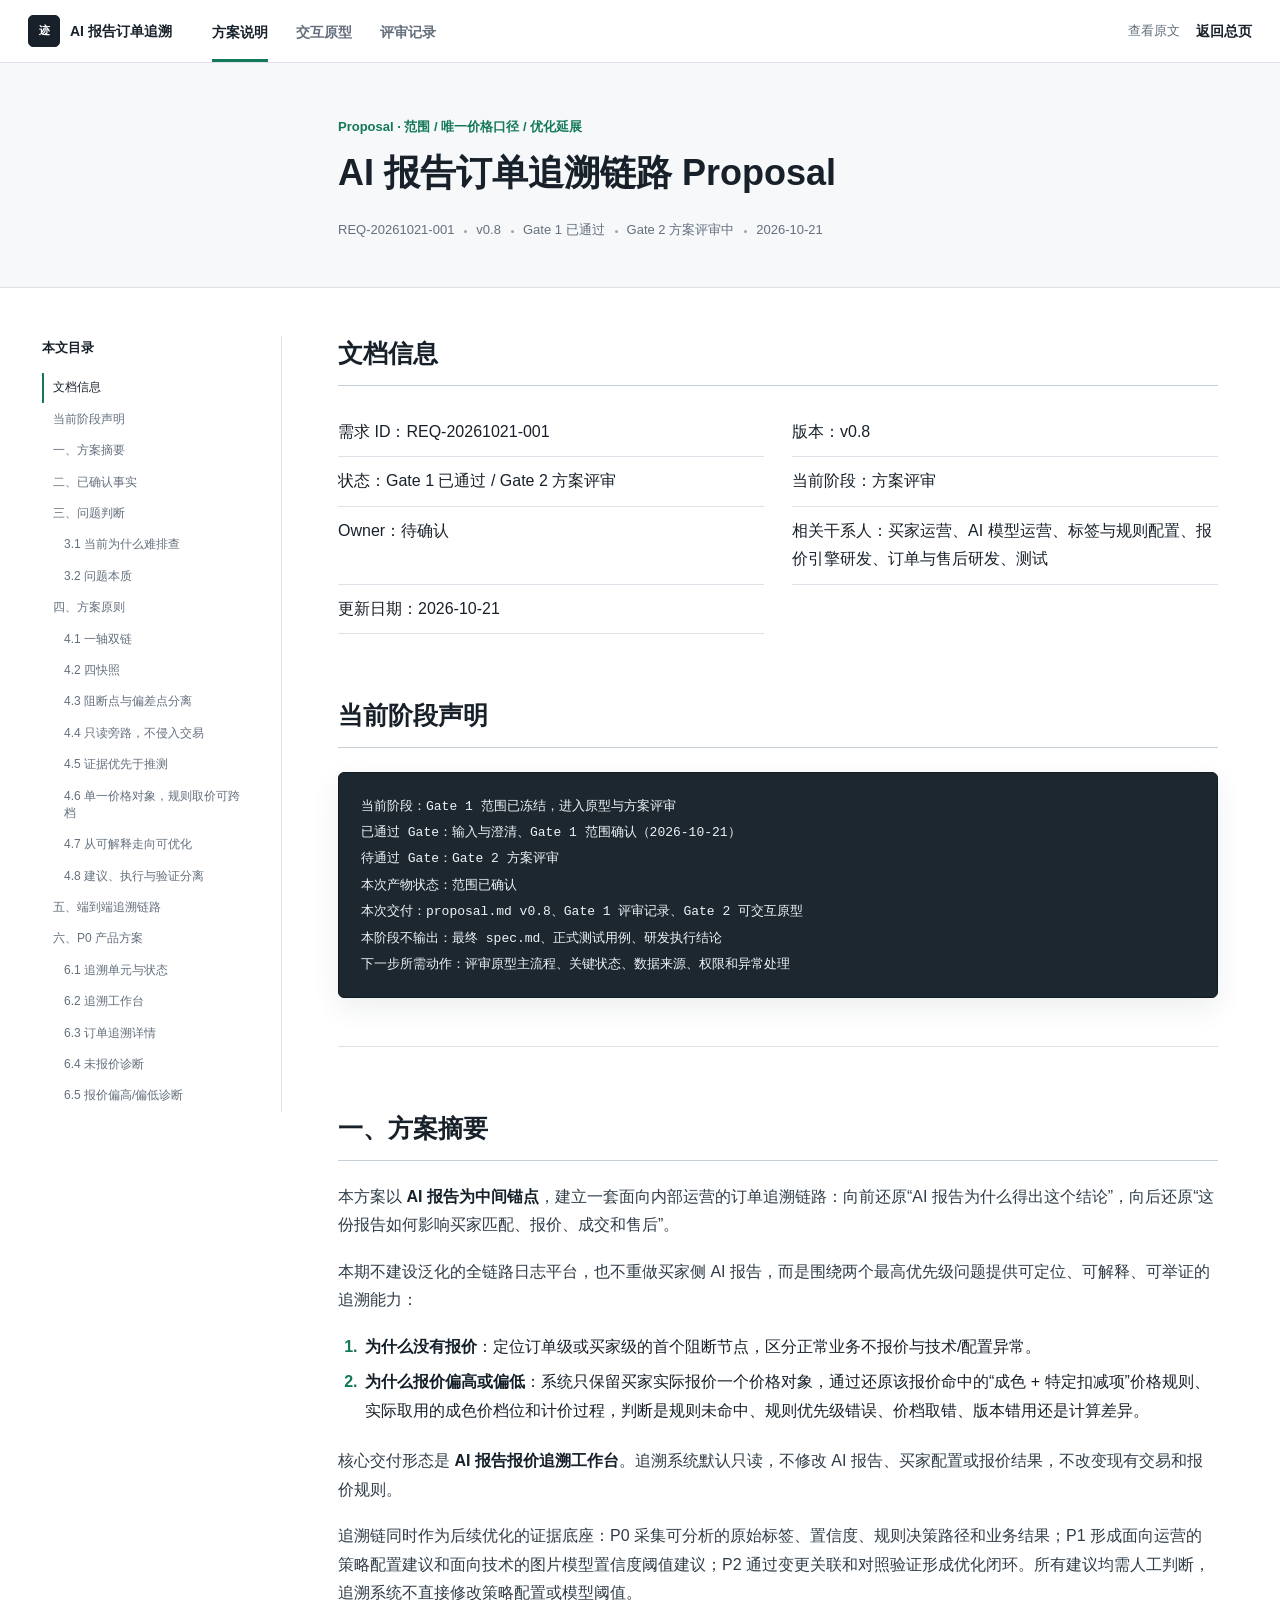
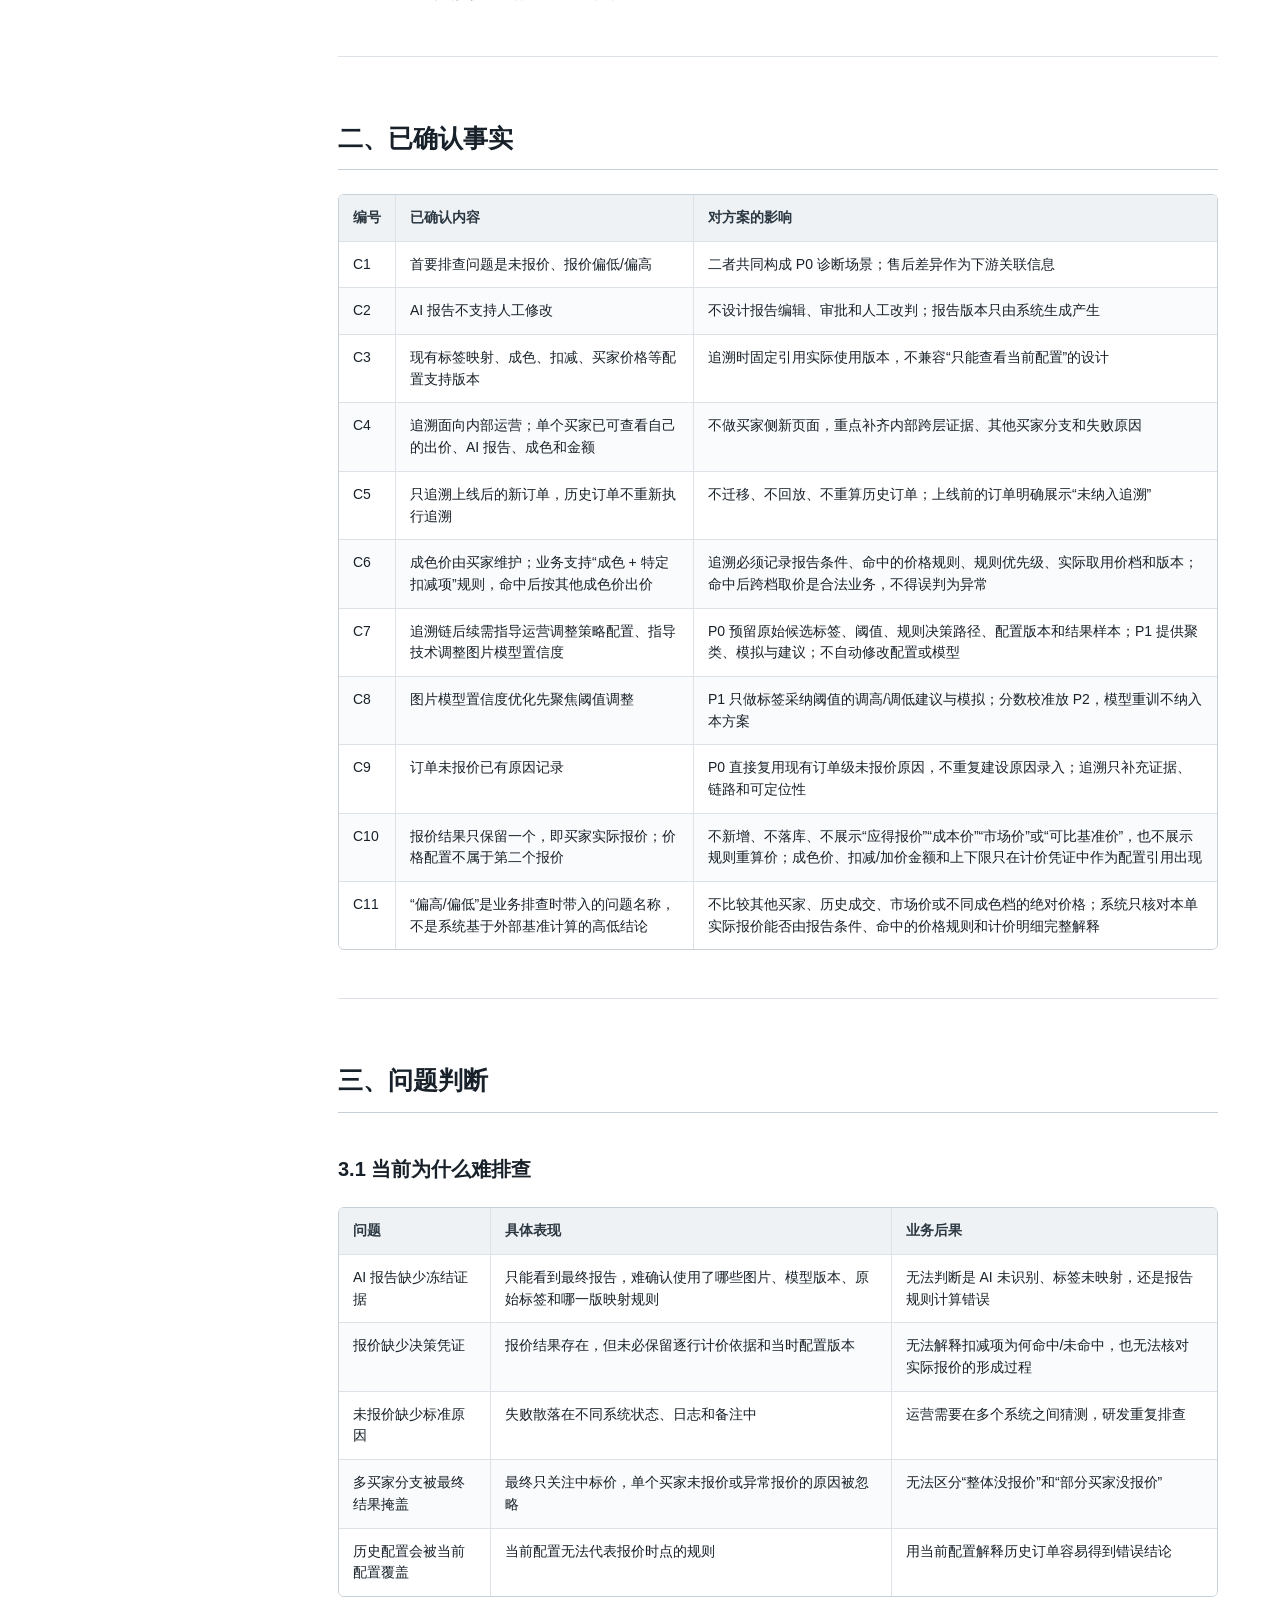
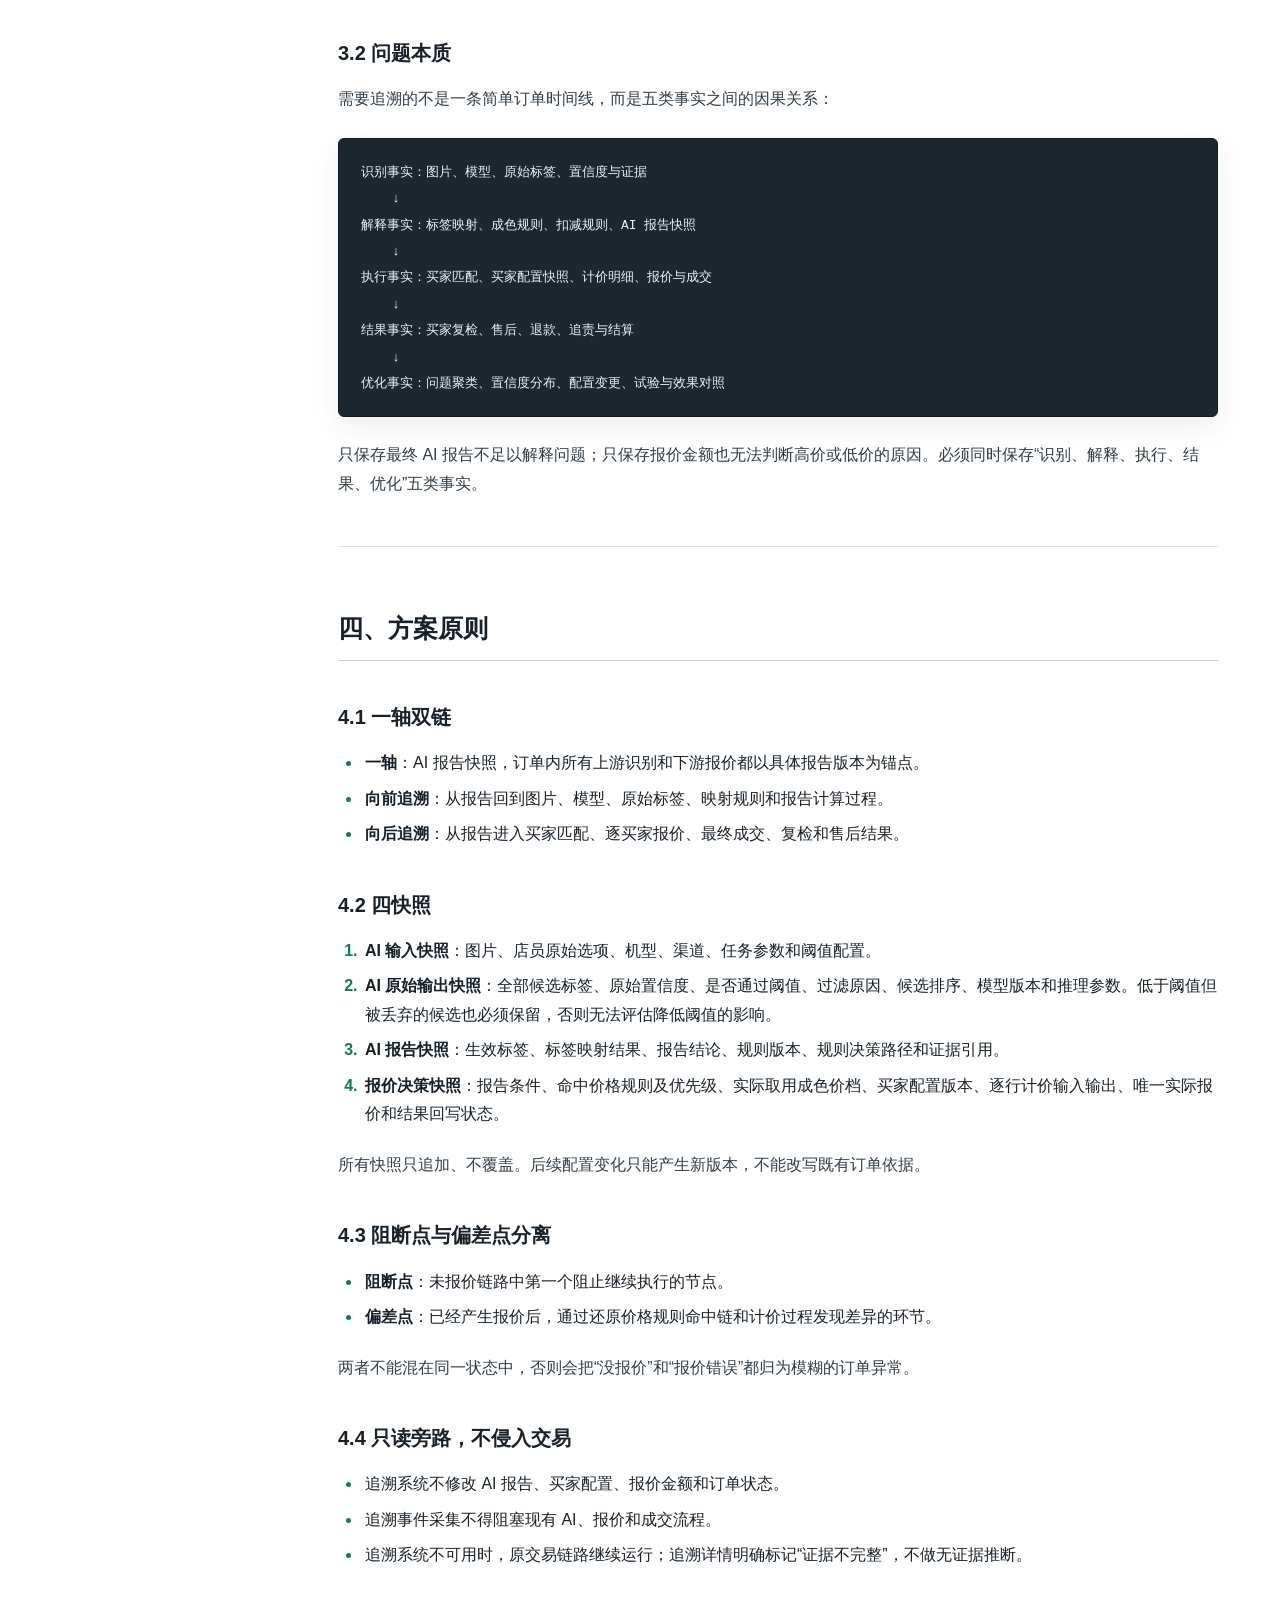
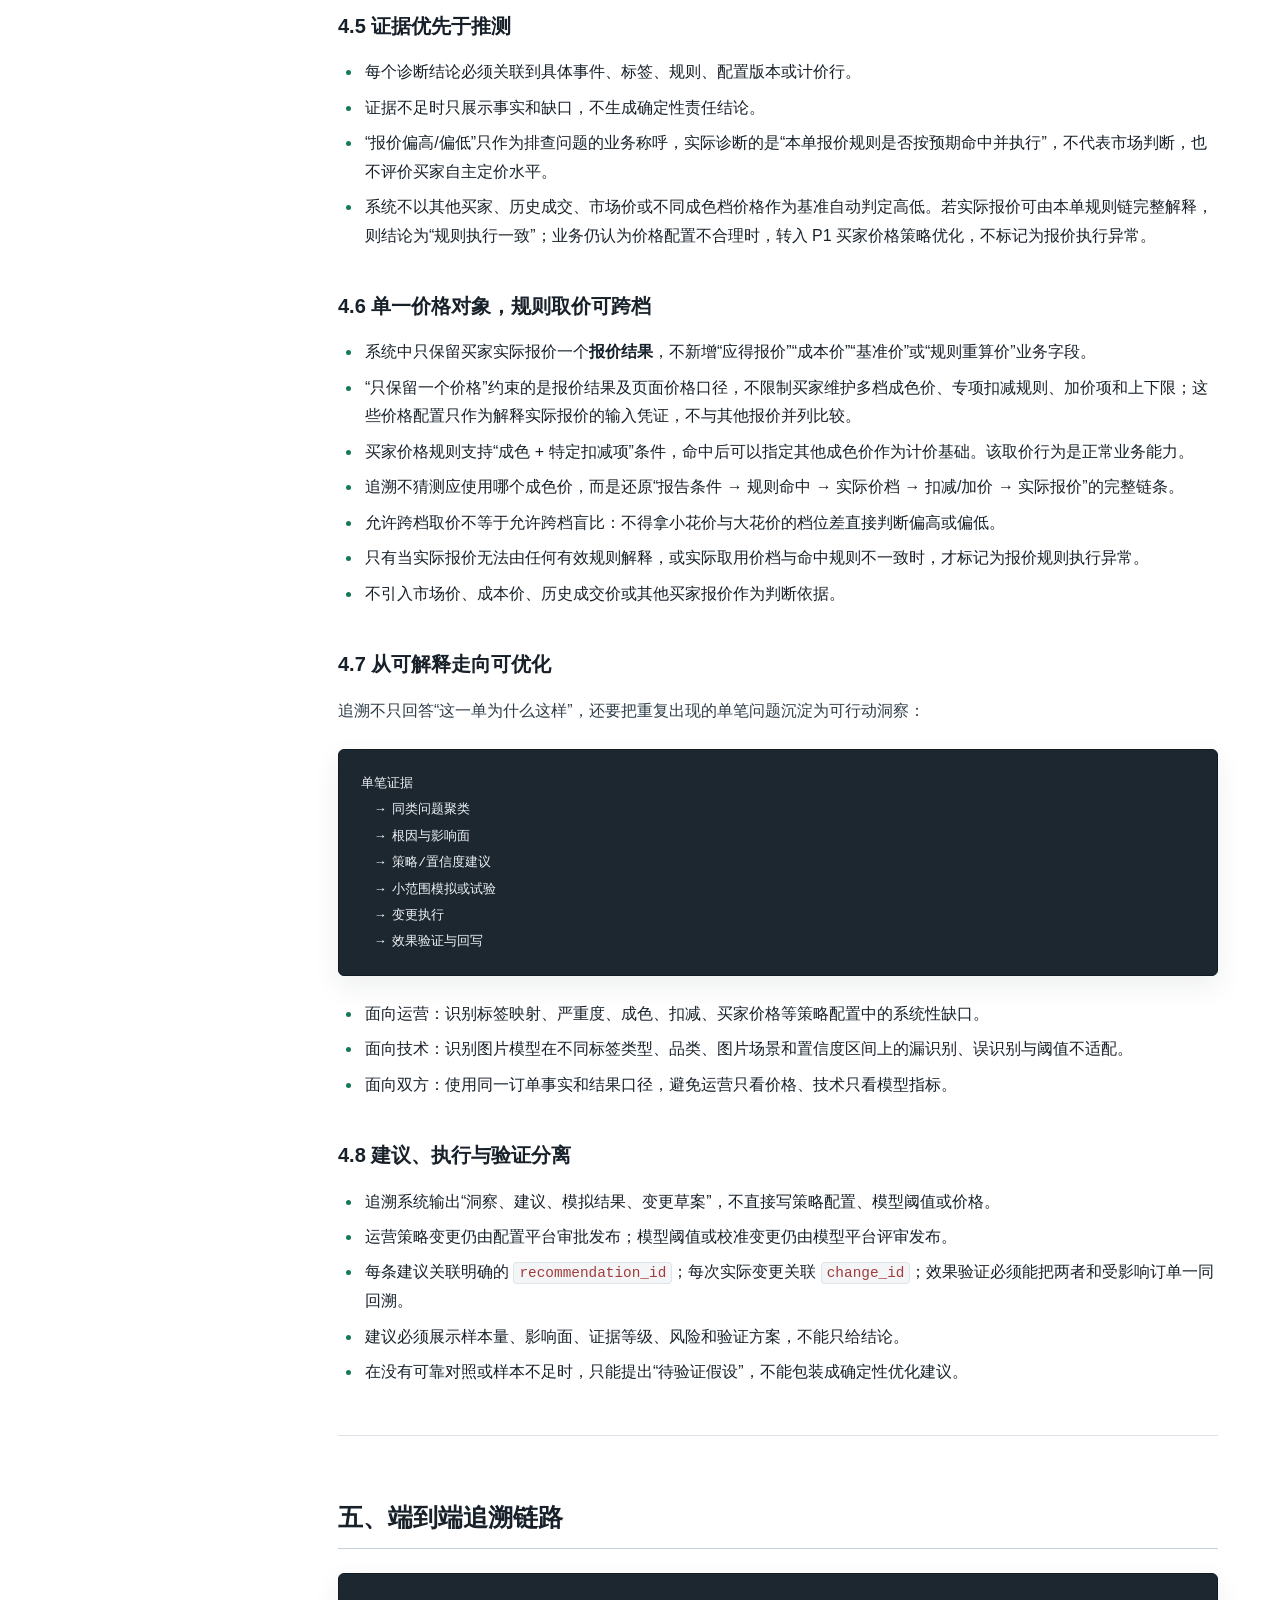
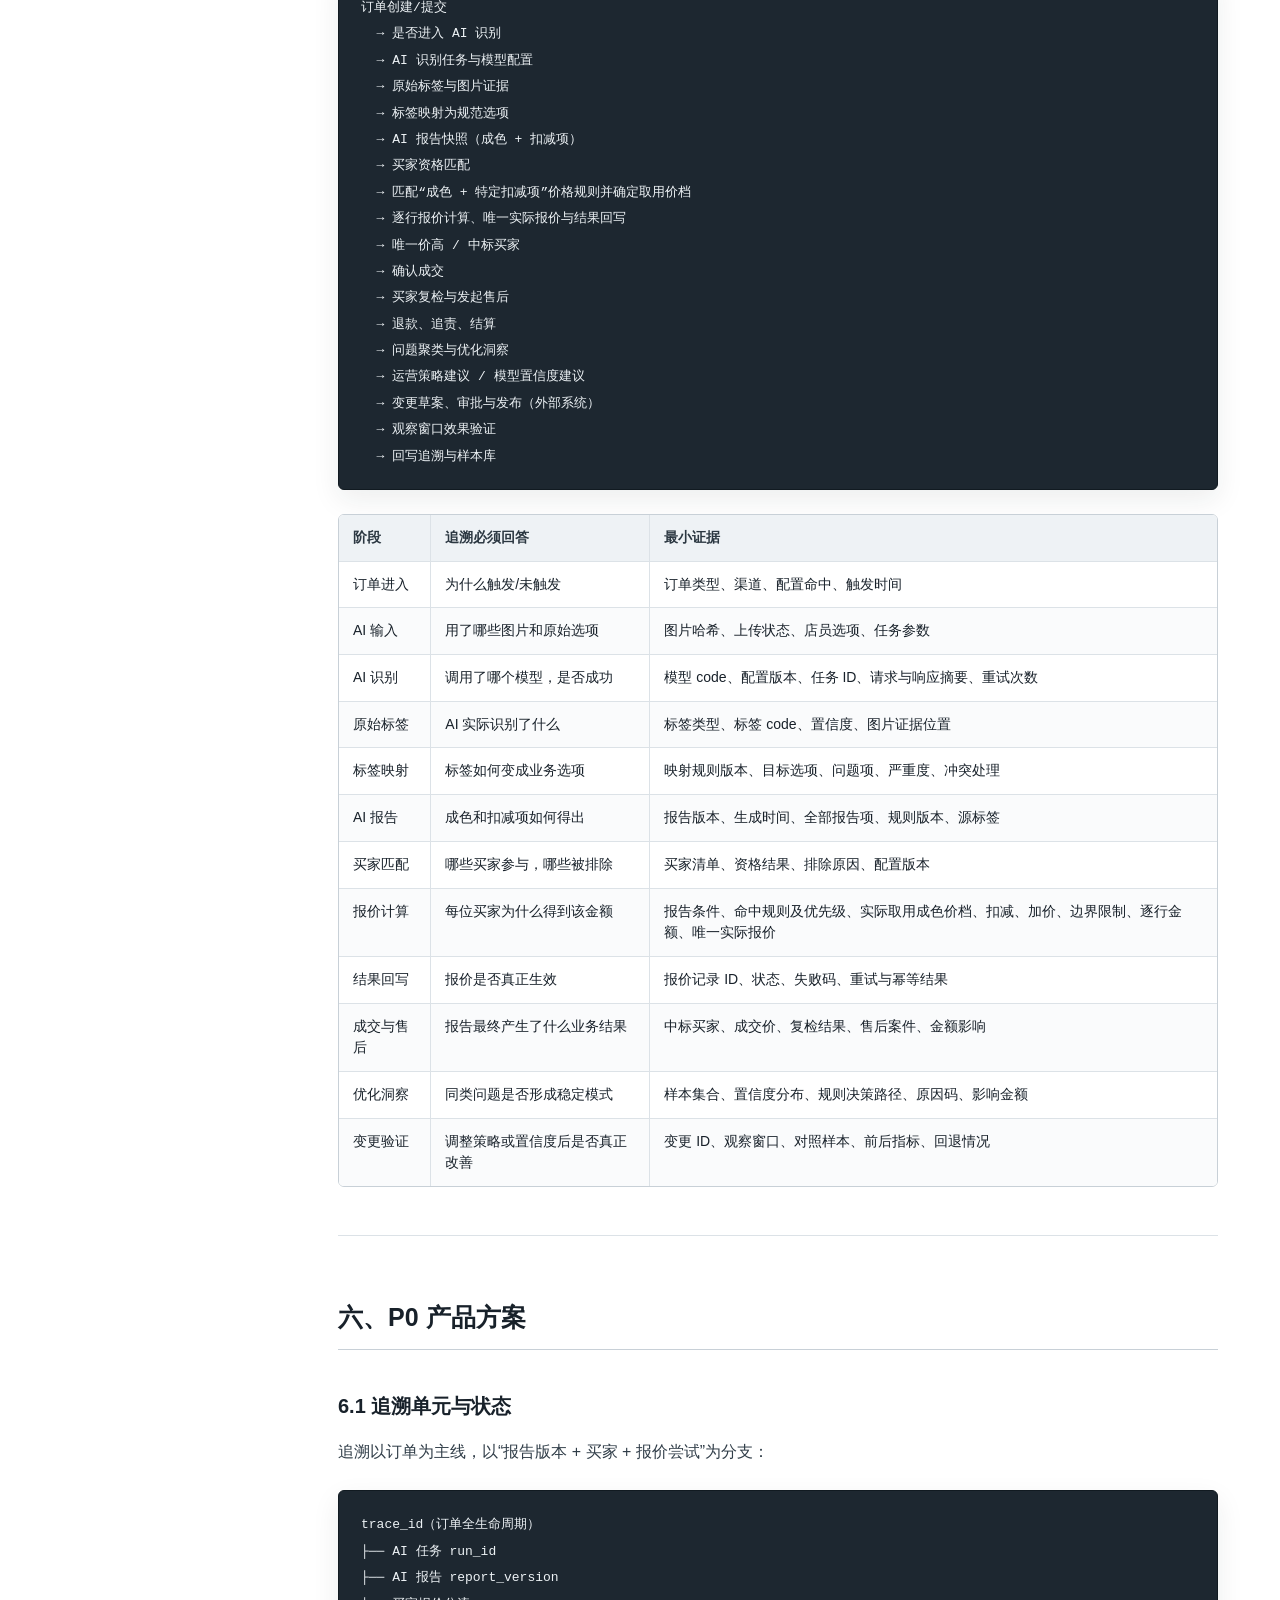
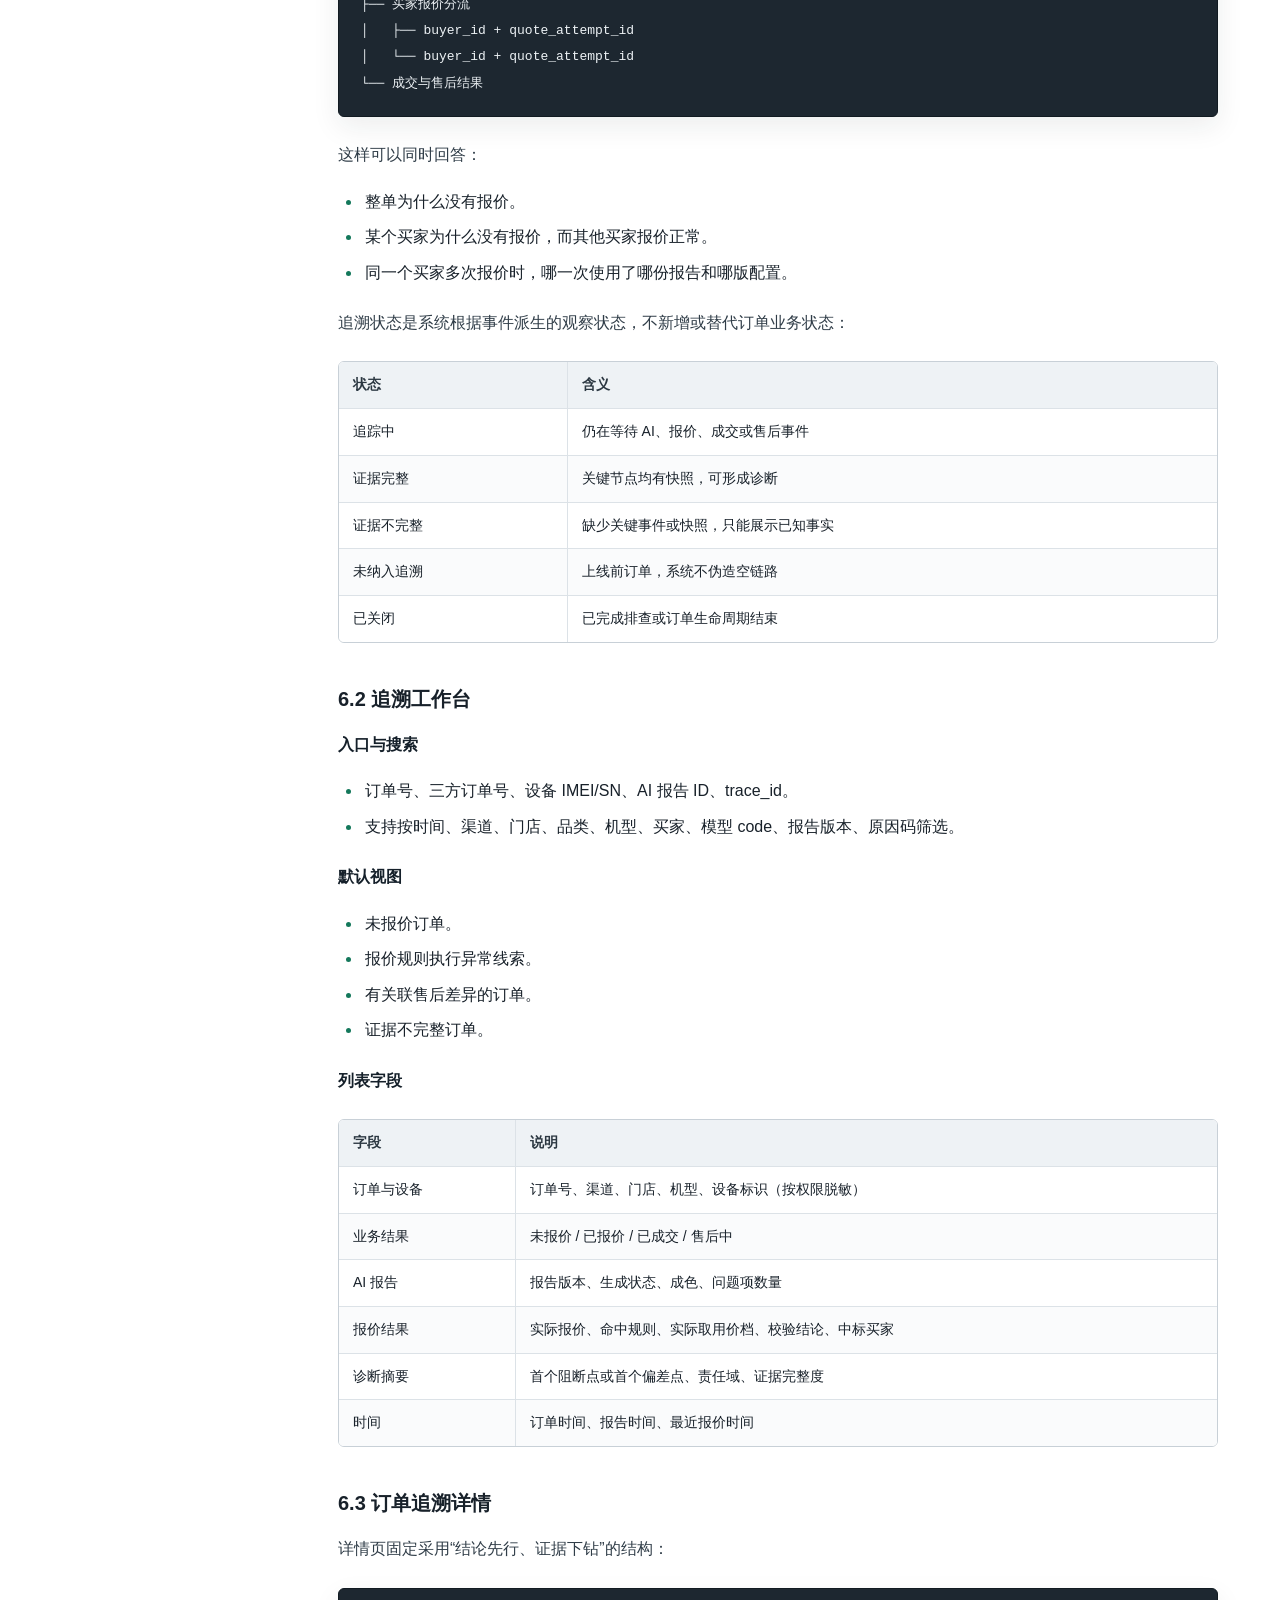
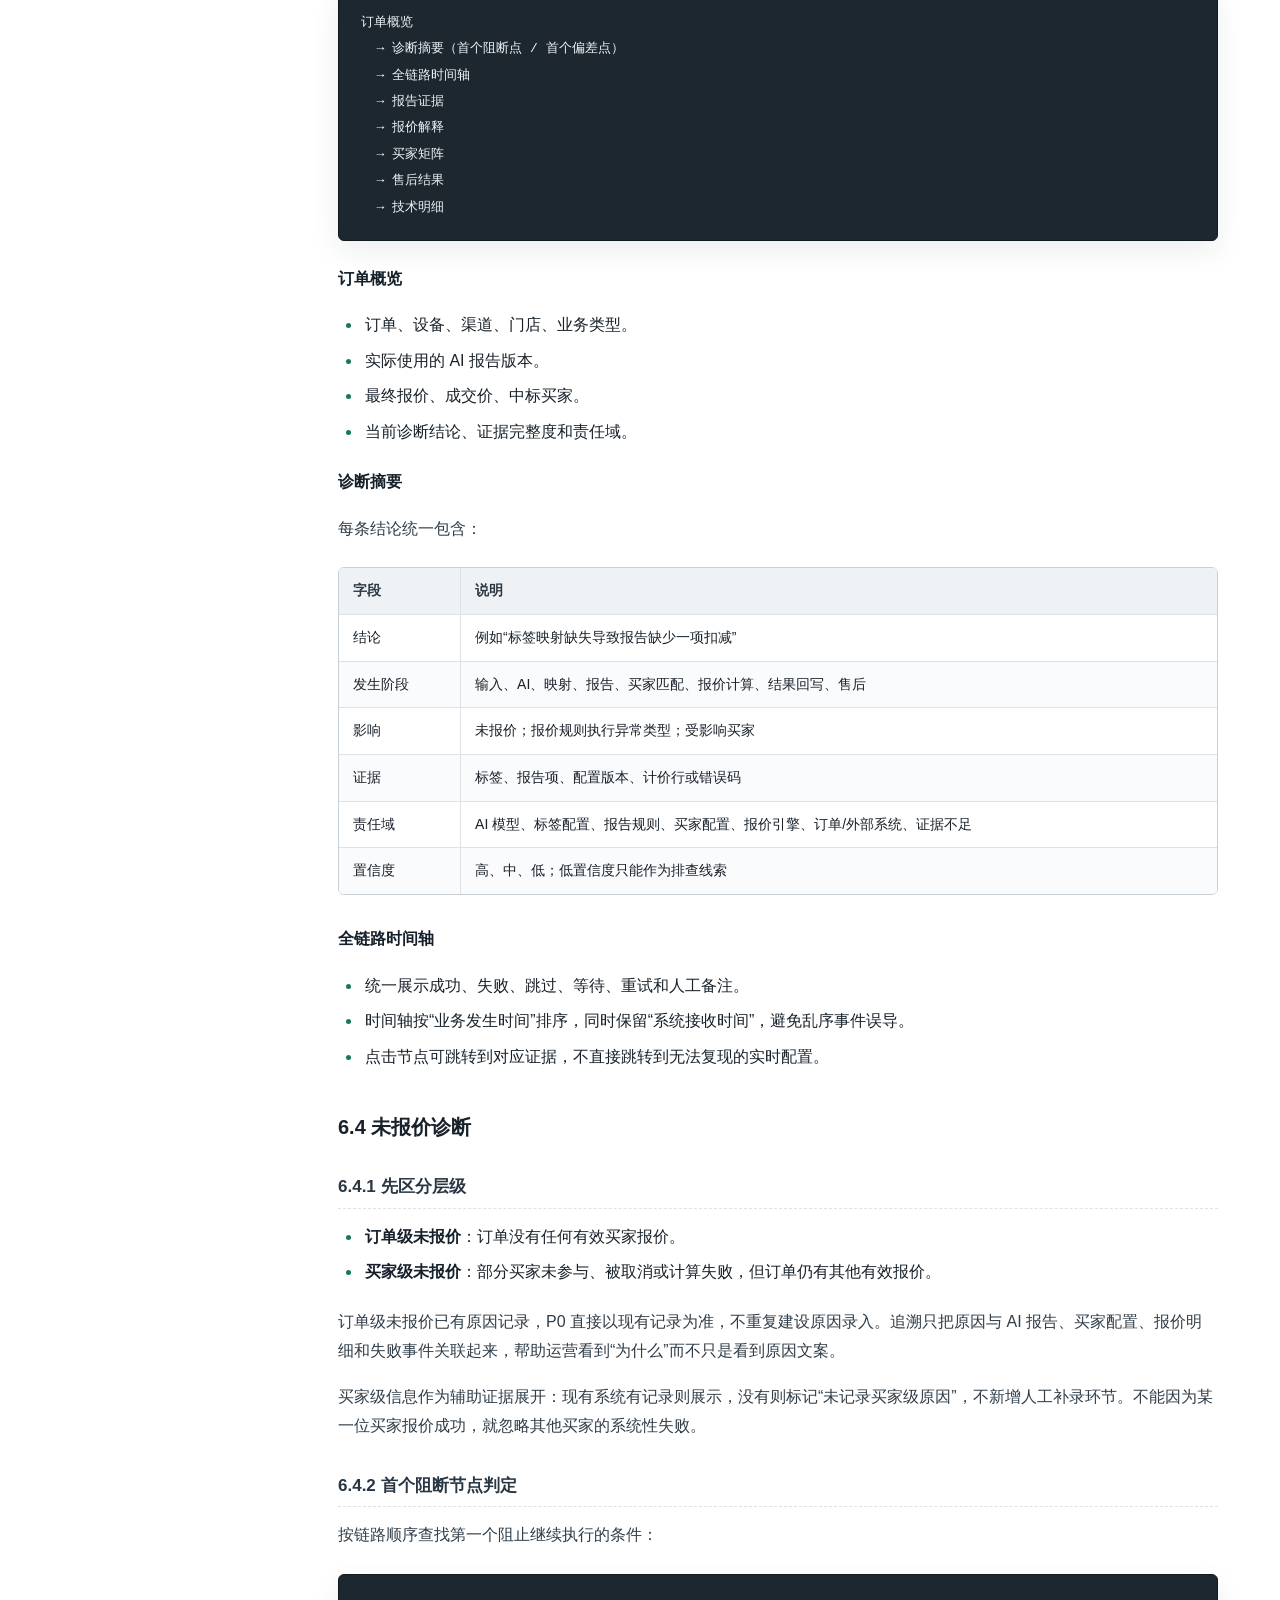
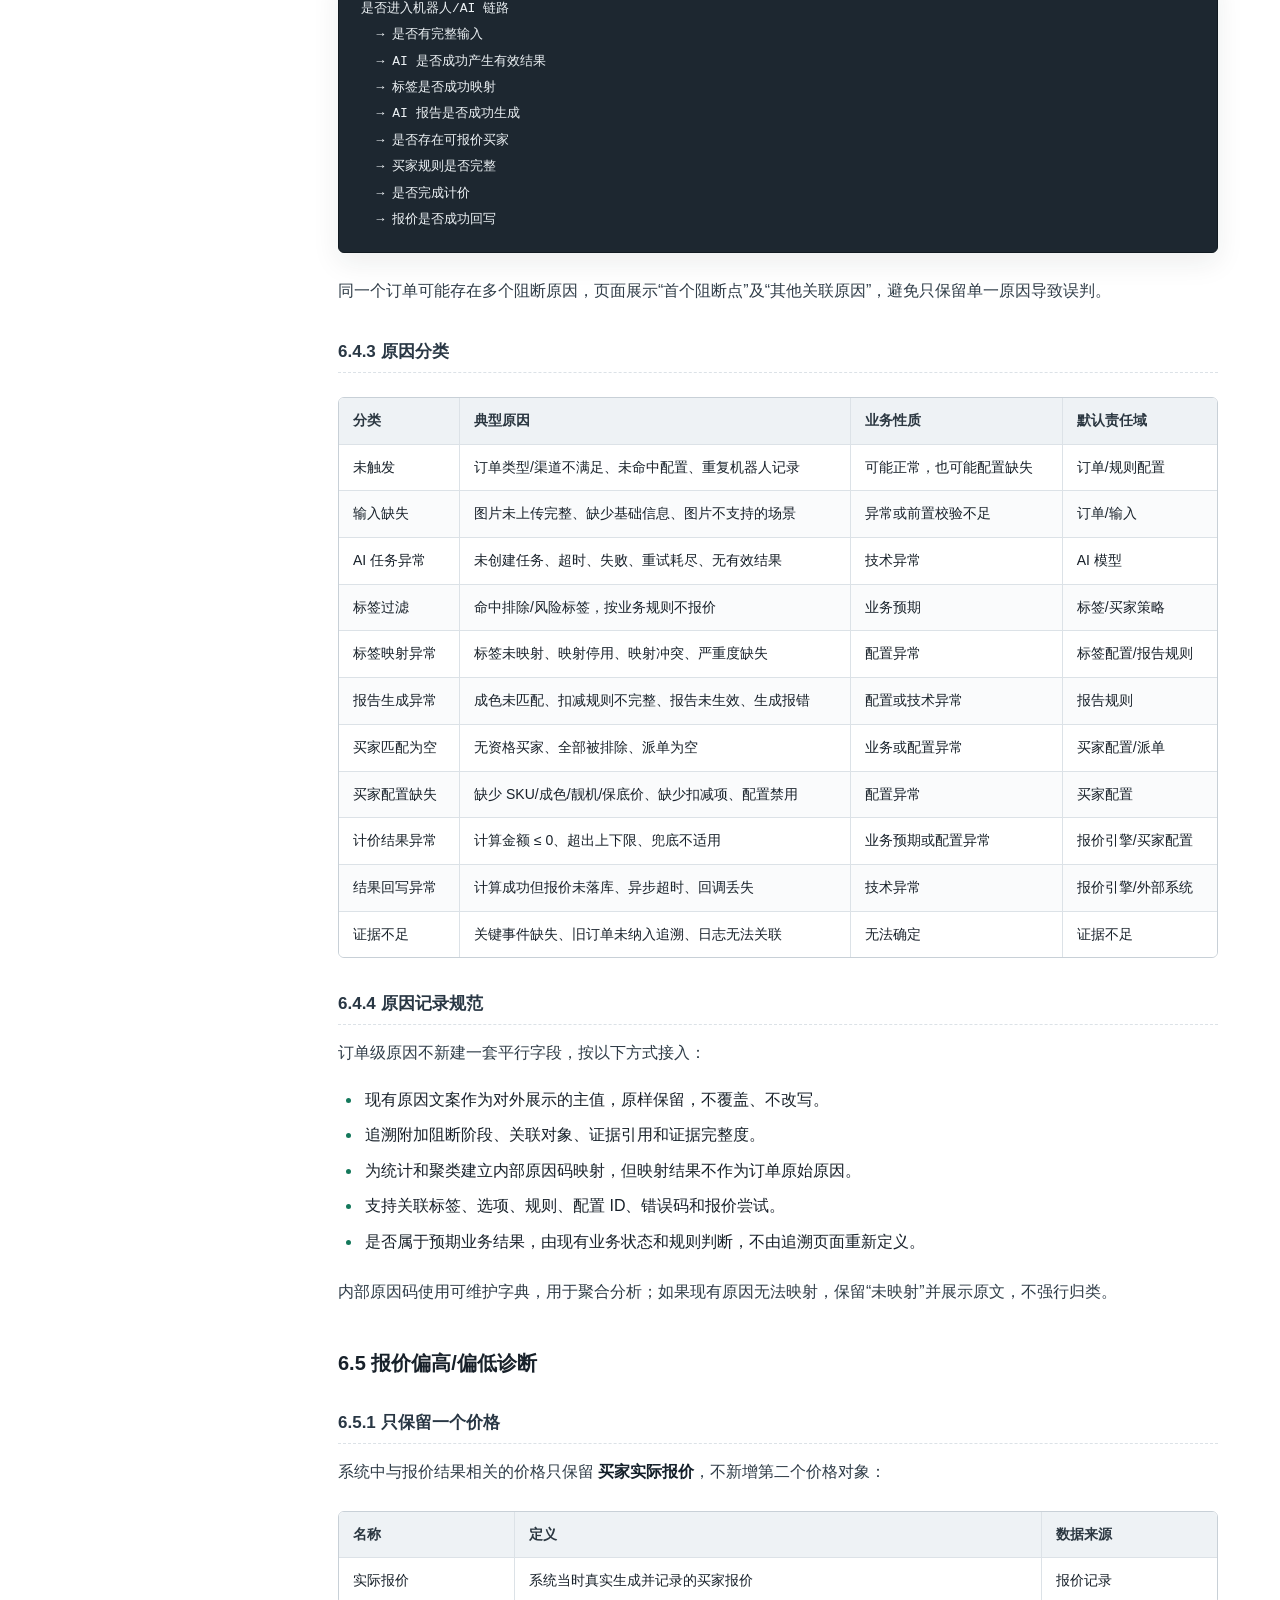
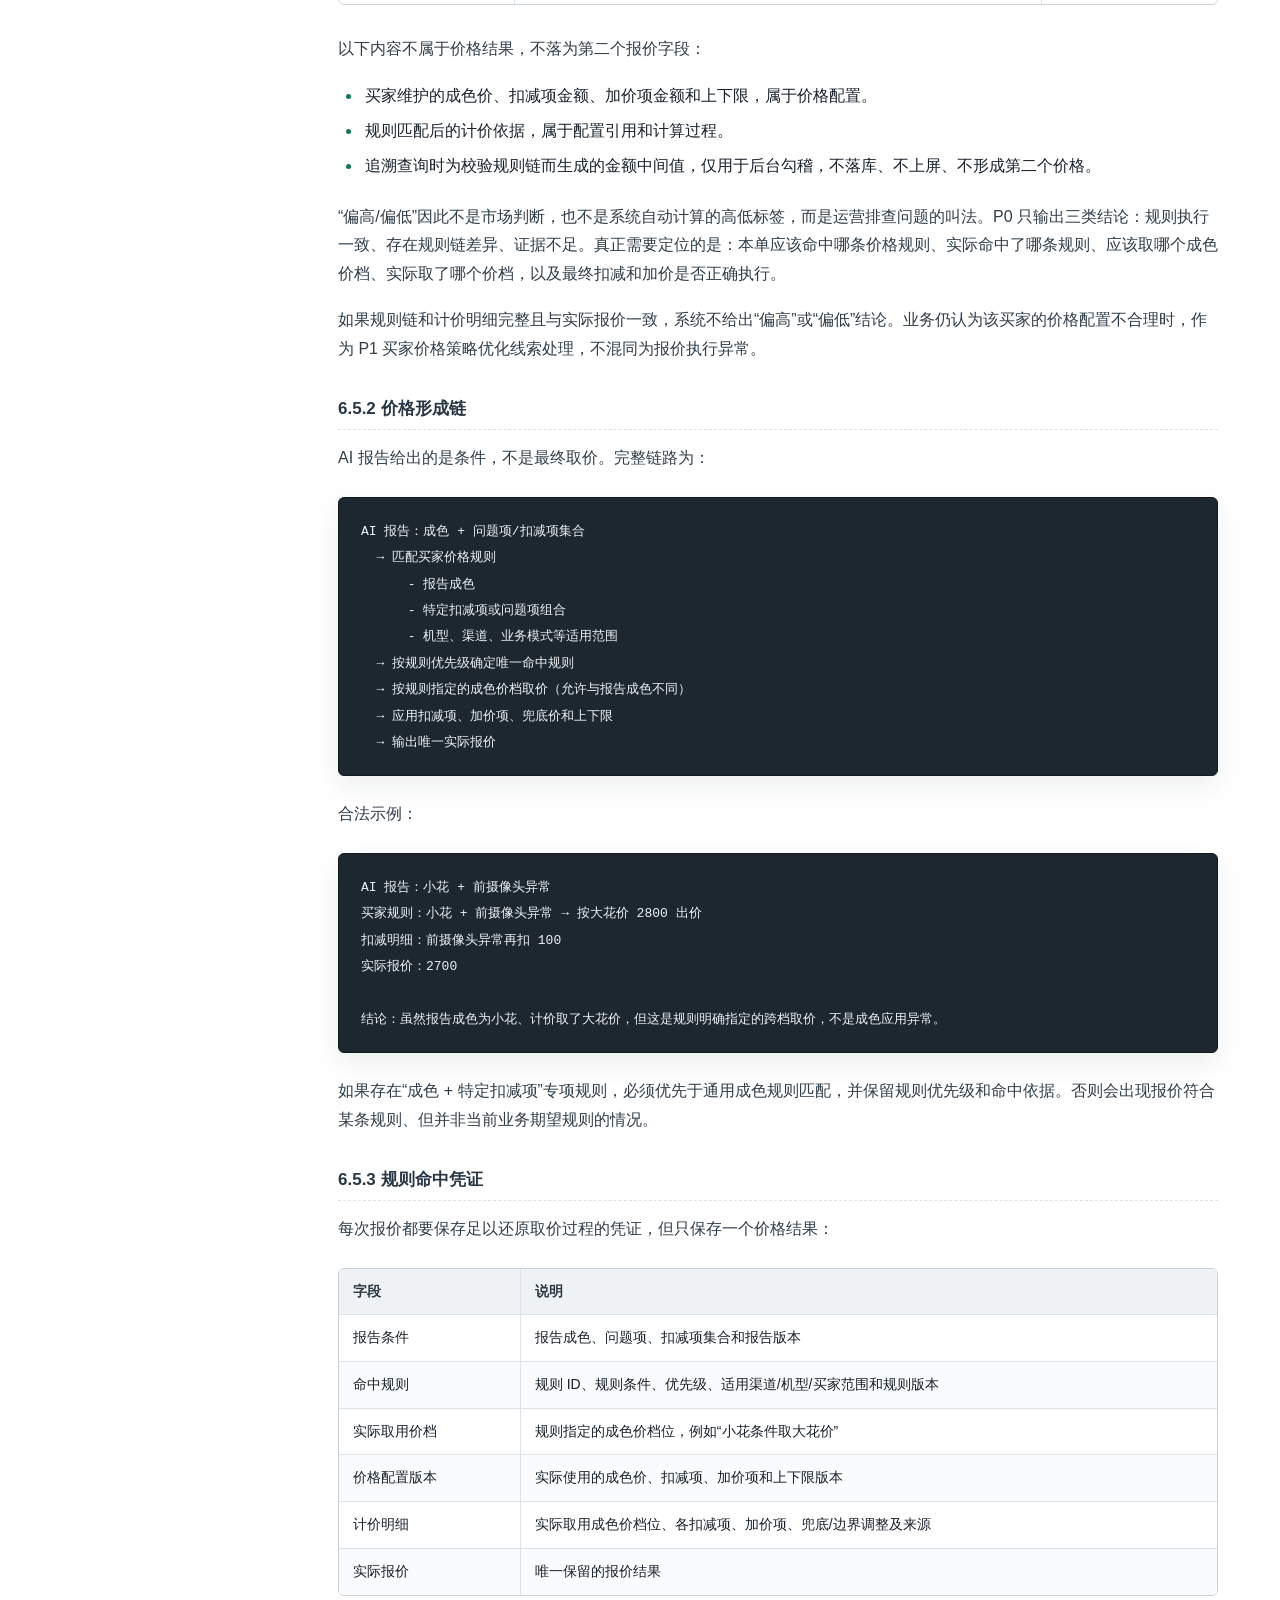
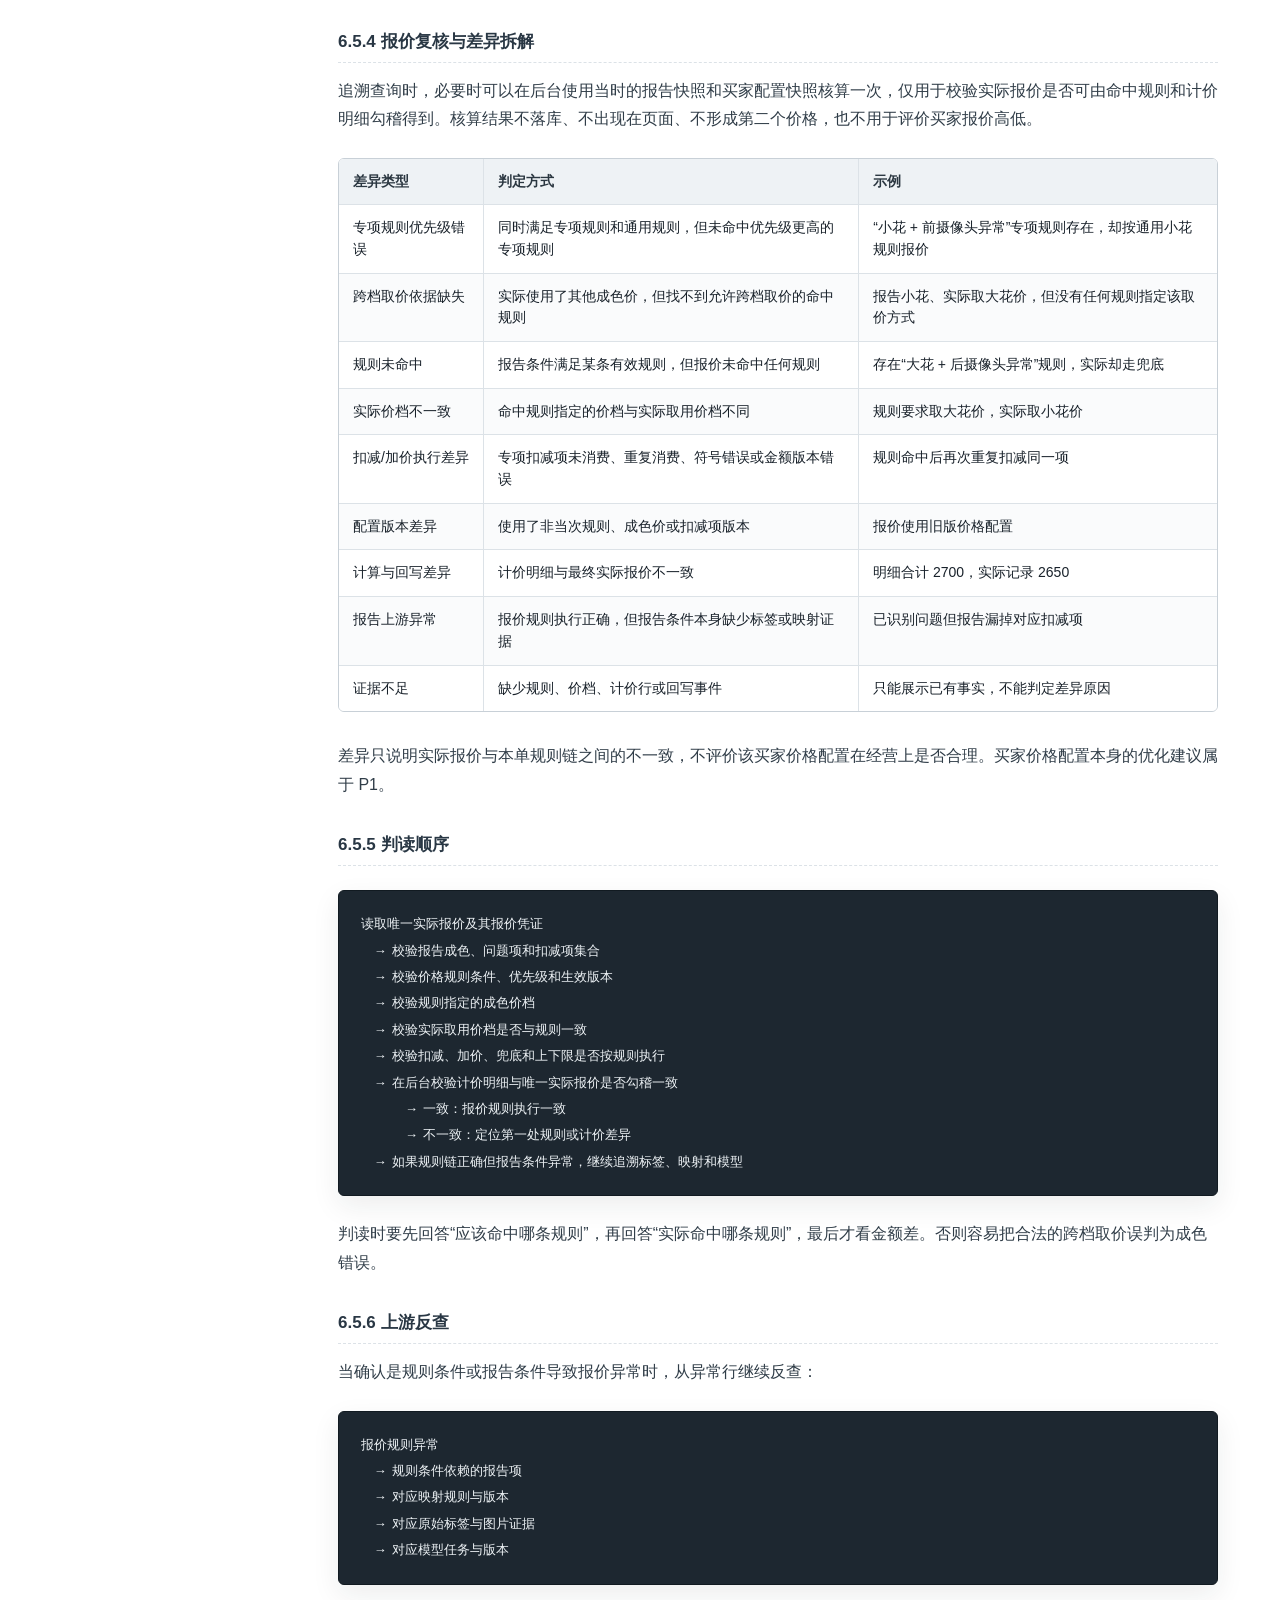
==== proposal/index.html @ a2ca386c "feat: publish AI report order trace prototype" ====
<!doctype html>
<html lang="zh-CN">
<head>
  <meta charset="utf-8">
  <meta name="viewport" content="width=device-width, initial-scale=1">
  <meta name="description" content="AI 报告订单追溯链路 Proposal">
  <title>Proposal | AI 报告订单追溯链路</title>
  <link rel="icon" href="data:image/svg+xml,%3Csvg xmlns='http://www.w3.org/2000/svg' viewBox='0 0 64 64'%3E%3Crect width='64' height='64' rx='14' fill='%230f766e'/%3E%3Cpath d='M17 34h8l4-10 6 20 4-10h8' fill='none' stroke='white' stroke-width='4' stroke-linecap='round' stroke-linejoin='round'/%3E%3C/svg%3E">
  <link rel="stylesheet" href="../assets/docs.css">
</head>
<body data-document="../proposal.md" data-kind="proposal">
  <a class="skip-link" href="#doc-content">跳到正文</a>
  <div class="reading-progress" id="reading-progress" aria-hidden="true"></div>
  <header class="topbar">
    <div class="topbar-inner">
      <a class="brand" href="../"><span class="brand-mark">迹</span><span class="brand-label">AI 报告订单追溯</span></a>
      <nav class="document-nav" aria-label="项目材料">
        <a data-nav-kind="proposal" href="../proposal/">方案说明</a>
        <a data-nav-kind="prototype" href="../prototype/">交互原型</a>
        <a data-nav-kind="review-record" href="../review-record/">评审记录</a>
      </nav>
      <div class="top-actions"><a class="source-link" id="source-link" href="../proposal.md">查看原文</a><a class="back-link" href="../">返回总页</a></div>
    </div>
  </header>
  <section class="doc-hero">
    <div class="doc-hero-inner">
      <p class="doc-kicker">Proposal · 范围 / 唯一价格口径 / 优化延展</p>
      <h1 class="doc-title" id="doc-title">正在加载 Proposal</h1>
      <div class="doc-meta"><span>REQ-20261021-001</span><span>v0.8</span><span>Gate 1 已通过</span><span>Gate 2 方案评审中</span><span>2026-10-21</span></div>
    </div>
  </section>
  <main class="doc-layout">
    <aside class="outline" aria-label="本文目录"><h2 class="outline-title">本文目录</h2><nav class="outline-nav" id="outline-nav"></nav></aside>
    <article class="doc-content" id="doc-content" aria-live="polite" aria-busy="true"><p class="loading-state">正在加载文档...</p></article>
  </main>
  <footer class="doc-footer"><div class="doc-footer-inner"><span>REQ-20261021-001 · AI 报告订单追溯链路</span><a href="../">返回项目总说明</a></div></footer>
  <button class="back-to-top" id="back-to-top" type="button" aria-label="返回顶部" title="返回顶部">↑</button>
  <script src="../assets/marked.min.js"></script>
  <script src="../assets/doc-viewer.js"></script>
</body>
</html>
---- assets/docs.css ----
:root {
  --bg: #ffffff;
  --surface: #f6f8fa;
  --surface-strong: #eef2f5;
  --ink: #18212a;
  --muted: #64707d;
  --line: #dce2e7;
  --line-strong: #c8d0d7;
  --green: #14785b;
  --green-soft: #eaf5f0;
  --blue: #2459a9;
  --amber: #9a5b13;
  --amber-soft: #fff5df;
  --red: #b43b3b;
  --code-bg: #1d2730;
  --code-ink: #edf2f5;
  --shadow: 0 10px 28px rgba(24, 33, 42, 0.08);
}

* {
  box-sizing: border-box;
}

html {
  scroll-behavior: smooth;
  scroll-padding-top: 92px;
}

body {
  margin: 0;
  background: var(--bg);
  color: var(--ink);
  font-family: Inter, -apple-system, BlinkMacSystemFont, "Segoe UI", "PingFang SC", "Microsoft YaHei", sans-serif;
  font-size: 16px;
  line-height: 1.78;
  letter-spacing: 0;
}

a {
  color: var(--blue);
  text-decoration: none;
}

a:hover {
  text-decoration: underline;
  text-underline-offset: 3px;
}

button,
a {
  -webkit-tap-highlight-color: transparent;
}

.skip-link {
  position: fixed;
  left: 16px;
  top: -60px;
  z-index: 100;
  padding: 8px 12px;
  border-radius: 4px;
  background: var(--ink);
  color: #fff;
}

.skip-link:focus {
  top: 12px;
}

.reading-progress {
  position: fixed;
  inset: 0 auto auto 0;
  z-index: 70;
  width: 0;
  height: 3px;
  background: var(--green);
}

.topbar {
  position: sticky;
  top: 0;
  z-index: 60;
  border-bottom: 1px solid var(--line);
  background: rgba(255, 255, 255, 0.96);
  backdrop-filter: blur(14px);
}

.topbar-inner {
  width: min(1440px, 100%);
  min-height: 62px;
  margin: 0 auto;
  padding: 0 28px;
  display: flex;
  align-items: center;
  gap: 28px;
}

.brand {
  flex: 0 0 auto;
  display: inline-flex;
  align-items: center;
  gap: 10px;
  color: var(--ink);
  font-size: 14px;
  font-weight: 700;
}

.brand:hover {
  text-decoration: none;
}

.brand-mark {
  width: 32px;
  height: 32px;
  display: grid;
  place-items: center;
  border: 1px solid var(--ink);
  border-radius: 5px;
  background: var(--ink);
  color: #fff;
  font-size: 11px;
}

.document-nav {
  display: flex;
  align-items: center;
  gap: 4px;
  min-width: 0;
}

.document-nav a {
  position: relative;
  padding: 19px 12px 17px;
  color: var(--muted);
  font-size: 14px;
  font-weight: 600;
  white-space: nowrap;
}

.document-nav a:hover {
  color: var(--ink);
  text-decoration: none;
}

.document-nav a.active {
  color: var(--ink);
}

.document-nav a.active::after {
  content: "";
  position: absolute;
  right: 12px;
  bottom: -1px;
  left: 12px;
  height: 3px;
  background: var(--green);
}

.top-actions {
  margin-left: auto;
  display: flex;
  align-items: center;
  gap: 16px;
  white-space: nowrap;
}

.back-link {
  color: var(--ink);
  font-size: 14px;
  font-weight: 650;
}

.source-link {
  color: var(--muted);
  font-size: 13px;
}

.doc-hero {
  border-bottom: 1px solid var(--line);
  background: var(--surface);
}

.doc-hero-inner {
  width: min(1280px, 100%);
  margin: 0 auto;
  padding: 52px 42px 46px 338px;
}

.doc-kicker {
  margin: 0 0 12px;
  color: var(--green);
  font-size: 13px;
  font-weight: 750;
}

.doc-title {
  max-width: 920px;
  margin: 0;
  color: var(--ink);
  font-size: 36px;
  line-height: 1.28;
  font-weight: 760;
  letter-spacing: 0;
  overflow-wrap: anywhere;
}

.doc-meta {
  margin-top: 22px;
  display: flex;
  align-items: center;
  flex-wrap: wrap;
  gap: 8px 22px;
  color: var(--muted);
  font-size: 13px;
}

.doc-meta span {
  position: relative;
}

.doc-meta span + span::before {
  content: "";
  position: absolute;
  top: 50%;
  left: -12px;
  width: 3px;
  height: 3px;
  border-radius: 50%;
  background: #9aa5af;
}

.doc-layout {
  width: min(1280px, 100%);
  margin: 0 auto;
  padding: 48px 42px 96px;
  display: grid;
  grid-template-columns: 240px minmax(0, 880px);
  gap: 56px;
  align-items: start;
}

.doc-content {
  grid-column: 2;
  min-width: 0;
}

.doc-content[aria-busy="true"] {
  min-height: 360px;
}

.loading-state {
  padding: 28px 0;
  color: var(--muted);
}

.doc-content h1,
.doc-content h2,
.doc-content h3,
.doc-content h4,
.doc-content h5,
.doc-content h6 {
  color: var(--ink);
  font-weight: 720;
  line-height: 1.42;
  letter-spacing: 0;
  overflow-wrap: anywhere;
}

.doc-content h2 {
  margin: 64px 0 22px;
  padding: 0 0 13px;
  border-bottom: 1px solid var(--line-strong);
  font-size: 25px;
}

.doc-content h2:first-child {
  margin-top: 0;
}

.doc-content h3 {
  margin: 42px 0 18px;
  font-size: 20px;
}

.doc-content h3.capability-heading {
  padding: 14px 16px;
  border-left: 4px solid var(--green);
  border-radius: 0 4px 4px 0;
  background: var(--green-soft);
}

.doc-content h4 {
  margin: 34px 0 14px;
  padding-bottom: 8px;
  border-bottom: 1px dashed var(--line);
  color: #293744;
  font-size: 17px;
}

.doc-content h5 {
  margin: 28px 0 12px;
  padding: 11px 14px;
  border-left: 3px solid #5f7892;
  background: #f7f9fb;
  color: #2b3a47;
  font-size: 15px;
}

.heading-anchor {
  color: inherit;
}

.heading-anchor:hover {
  text-decoration: none;
}

.heading-anchor:hover::after {
  content: " #";
  color: #98a3ad;
  font-weight: 500;
}

.priority {
  display: inline-flex;
  align-items: center;
  min-height: 22px;
  margin-left: 8px;
  padding: 1px 7px;
  border: 1px solid #e0b365;
  border-radius: 999px;
  background: var(--amber-soft);
  color: var(--amber);
  font-size: 11px;
  font-weight: 750;
  vertical-align: 2px;
}

.doc-content p {
  margin: 0 0 18px;
  color: #303d48;
}

.doc-content strong {
  color: #15202a;
  font-weight: 720;
}

.doc-content ul,
.doc-content ol {
  margin: 0 0 22px;
  padding-left: 24px;
}

.doc-content li {
  margin: 7px 0;
  padding-left: 3px;
}

.doc-content li::marker {
  color: var(--green);
  font-weight: 700;
}

.doc-content blockquote {
  margin: 28px 0;
  padding: 16px 20px;
  border-left: 4px solid #d79432;
  background: var(--amber-soft);
  color: #5e471f;
}

.doc-content blockquote p:last-child {
  margin-bottom: 0;
}

.doc-content hr {
  height: 1px;
  margin: 48px 0;
  border: 0;
  background: var(--line);
}

.doc-content code {
  padding: 2px 5px;
  border: 1px solid #dfe4e8;
  border-radius: 4px;
  background: #f3f5f7;
  color: #a13b3b;
  font-family: "SFMono-Regular", Consolas, "Liberation Mono", monospace;
  font-size: 0.9em;
  overflow-wrap: anywhere;
}

.doc-content pre {
  max-width: 100%;
  margin: 24px 0;
  padding: 20px 22px;
  overflow: auto;
  border: 1px solid #111a21;
  border-radius: 6px;
  background: var(--code-bg);
  color: var(--code-ink);
  box-shadow: var(--shadow);
  line-height: 1.65;
}

.doc-content pre code {
  padding: 0;
  border: 0;
  background: transparent;
  color: inherit;
  font-size: 13px;
  overflow-wrap: normal;
}

.table-scroll {
  max-width: 100%;
  margin: 24px 0 30px;
  overflow-x: auto;
  border: 1px solid var(--line-strong);
  border-radius: 6px;
}

.doc-content table {
  width: 100%;
  min-width: 640px;
  border-collapse: collapse;
  background: #fff;
  font-size: 14px;
  line-height: 1.55;
}

.doc-content th,
.doc-content td {
  padding: 12px 14px;
  border-right: 1px solid var(--line);
  border-bottom: 1px solid var(--line);
  text-align: left;
  vertical-align: top;
}

.doc-content th:last-child,
.doc-content td:last-child {
  border-right: 0;
}

.doc-content tr:last-child td {
  border-bottom: 0;
}

.doc-content th {
  background: var(--surface-strong);
  color: #2b3741;
  font-weight: 720;
  white-space: nowrap;
}

.doc-content tbody tr:nth-child(even) {
  background: #fafbfc;
}

.doc-content tbody tr:hover {
  background: #f1f7f4;
}

.doc-content .document-info-list {
  display: grid;
  grid-template-columns: repeat(2, minmax(0, 1fr));
  gap: 0 28px;
  padding: 0;
  list-style: none;
}

.doc-content .document-info-list li {
  margin: 0;
  padding: 10px 0;
  border-bottom: 1px solid var(--line);
}

.outline {
  grid-column: 1;
  grid-row: 1;
  position: sticky;
  top: 92px;
  max-height: calc(100vh - 124px);
  overflow: auto;
  padding-right: 22px;
  border-right: 1px solid var(--line);
}

.outline-title {
  margin: 0 0 14px;
  color: var(--ink);
  font-size: 13px;
  font-weight: 750;
}

.outline-nav {
  display: grid;
  gap: 2px;
}

.outline-nav a {
  display: block;
  padding: 6px 9px;
  border-left: 2px solid transparent;
  color: var(--muted);
  font-size: 12px;
  line-height: 1.45;
}

.outline-nav a:hover,
.outline-nav a.active {
  border-left-color: var(--green);
  color: var(--ink);
  text-decoration: none;
}

.outline-nav a.level-3 {
  padding-left: 20px;
}

.doc-footer {
  border-top: 1px solid var(--line);
  background: var(--surface);
}

.doc-footer-inner {
  width: min(1160px, 100%);
  margin: 0 auto;
  padding: 28px 42px;
  display: flex;
  justify-content: space-between;
  gap: 18px;
  color: var(--muted);
  font-size: 13px;
}

.back-to-top {
  position: fixed;
  right: 24px;
  bottom: 24px;
  width: 42px;
  height: 42px;
  display: grid;
  place-items: center;
  border: 1px solid var(--line-strong);
  border-radius: 50%;
  background: #fff;
  color: var(--ink);
  box-shadow: var(--shadow);
  cursor: pointer;
  font-size: 19px;
  opacity: 0;
  pointer-events: none;
  transition: opacity 160ms ease;
}

.back-to-top.show {
  opacity: 1;
  pointer-events: auto;
}

.back-to-top:hover {
  border-color: var(--green);
  color: var(--green);
}

.test-toolbar {
  position: sticky;
  top: 62px;
  z-index: 45;
  border-bottom: 1px solid var(--line);
  background: rgba(246, 248, 250, 0.97);
  backdrop-filter: blur(12px);
}

.test-toolbar-inner {
  width: min(1280px, 100%);
  min-height: 72px;
  margin: 0 auto;
  padding: 10px 42px;
  display: flex;
  align-items: end;
  gap: 10px;
}

.test-toolbar label {
  min-width: 128px;
  display: grid;
  gap: 4px;
  color: var(--muted);
  font-size: 11px;
  font-weight: 700;
}

.test-toolbar label.test-search {
  min-width: 230px;
  flex: 1 1 280px;
}

.test-toolbar input,
.test-toolbar select,
.test-toolbar button {
  height: 34px;
  min-width: 0;
  border: 1px solid var(--line-strong);
  border-radius: 4px;
  background: #fff;
  color: var(--ink);
  font: inherit;
  font-size: 13px;
}

.test-toolbar input,
.test-toolbar select {
  padding: 0 9px;
}

.test-toolbar button {
  padding: 0 13px;
  cursor: pointer;
  font-weight: 700;
}

.test-toolbar button:hover {
  border-color: var(--ink);
}

.test-toolbar output {
  min-width: 76px;
  padding-bottom: 7px;
  color: var(--muted);
  font-size: 12px;
  text-align: right;
  white-space: nowrap;
}

.test-case-section[hidden],
.test-summary-row[hidden] {
  display: none;
}

.test-empty {
  margin: 28px 0;
  padding: 22px;
  border: 1px solid var(--line);
  background: var(--surface);
  color: var(--muted);
  text-align: center;
}

@media (max-width: 1040px) {
  .doc-hero-inner {
    max-width: 860px;
    padding-left: 42px;
  }

  .doc-layout {
    grid-template-columns: minmax(0, 1fr);
    max-width: 860px;
  }

  .doc-content {
    grid-column: 1;
  }

  .outline {
    display: none;
  }
}

@media (max-width: 760px) {
  html {
    scroll-padding-top: 118px;
  }

  body {
    font-size: 15px;
  }

  .topbar-inner {
    min-height: 0;
    padding: 9px 16px 0;
    display: grid;
    grid-template-columns: auto 1fr;
    gap: 8px 12px;
  }

  .brand-label,
  .source-link {
    display: none;
  }

  .top-actions {
    grid-column: 2;
    grid-row: 1;
    justify-self: end;
  }

  .document-nav {
    grid-column: 1 / -1;
    grid-row: 2;
    width: calc(100vw - 32px);
    overflow-x: auto;
    scrollbar-width: none;
  }

  .document-nav::-webkit-scrollbar {
    display: none;
  }

  .document-nav a {
    padding: 9px 10px 10px;
    font-size: 13px;
  }

  .document-nav a.active::after {
    right: 10px;
    left: 10px;
  }

  .doc-hero-inner {
    padding: 32px 18px 30px;
  }

  .doc-title {
    font-size: 29px;
    line-height: 1.34;
  }

  .doc-meta {
    gap: 5px 18px;
  }

  .doc-layout {
    padding: 34px 18px 72px;
  }

  .doc-content h2 {
    margin-top: 50px;
    font-size: 22px;
  }

  .doc-content h3 {
    margin-top: 36px;
    font-size: 18px;
  }

  .doc-content h3.capability-heading {
    padding: 12px 13px;
  }

  .doc-content .document-info-list {
    grid-template-columns: minmax(0, 1fr);
  }

  .table-scroll {
    width: calc(100vw - 36px);
    margin-right: 0;
  }

  .doc-footer-inner {
    padding: 24px 18px;
    flex-direction: column;
  }

  .back-to-top {
    right: 16px;
    bottom: 16px;
  }

  .test-toolbar {
    position: static;
  }

  .test-toolbar-inner {
    padding: 14px 18px;
    display: grid;
    grid-template-columns: repeat(2, minmax(0, 1fr));
    align-items: end;
  }

  .test-toolbar label,
  .test-toolbar label.test-search {
    min-width: 0;
  }

  .test-toolbar label.test-search {
    grid-column: 1 / -1;
  }

  .test-toolbar output {
    align-self: center;
    padding: 0;
    text-align: right;
  }
}

@media (prefers-reduced-motion: reduce) {
  html {
    scroll-behavior: auto;
  }

  .back-to-top {
    transition: none;
  }
}
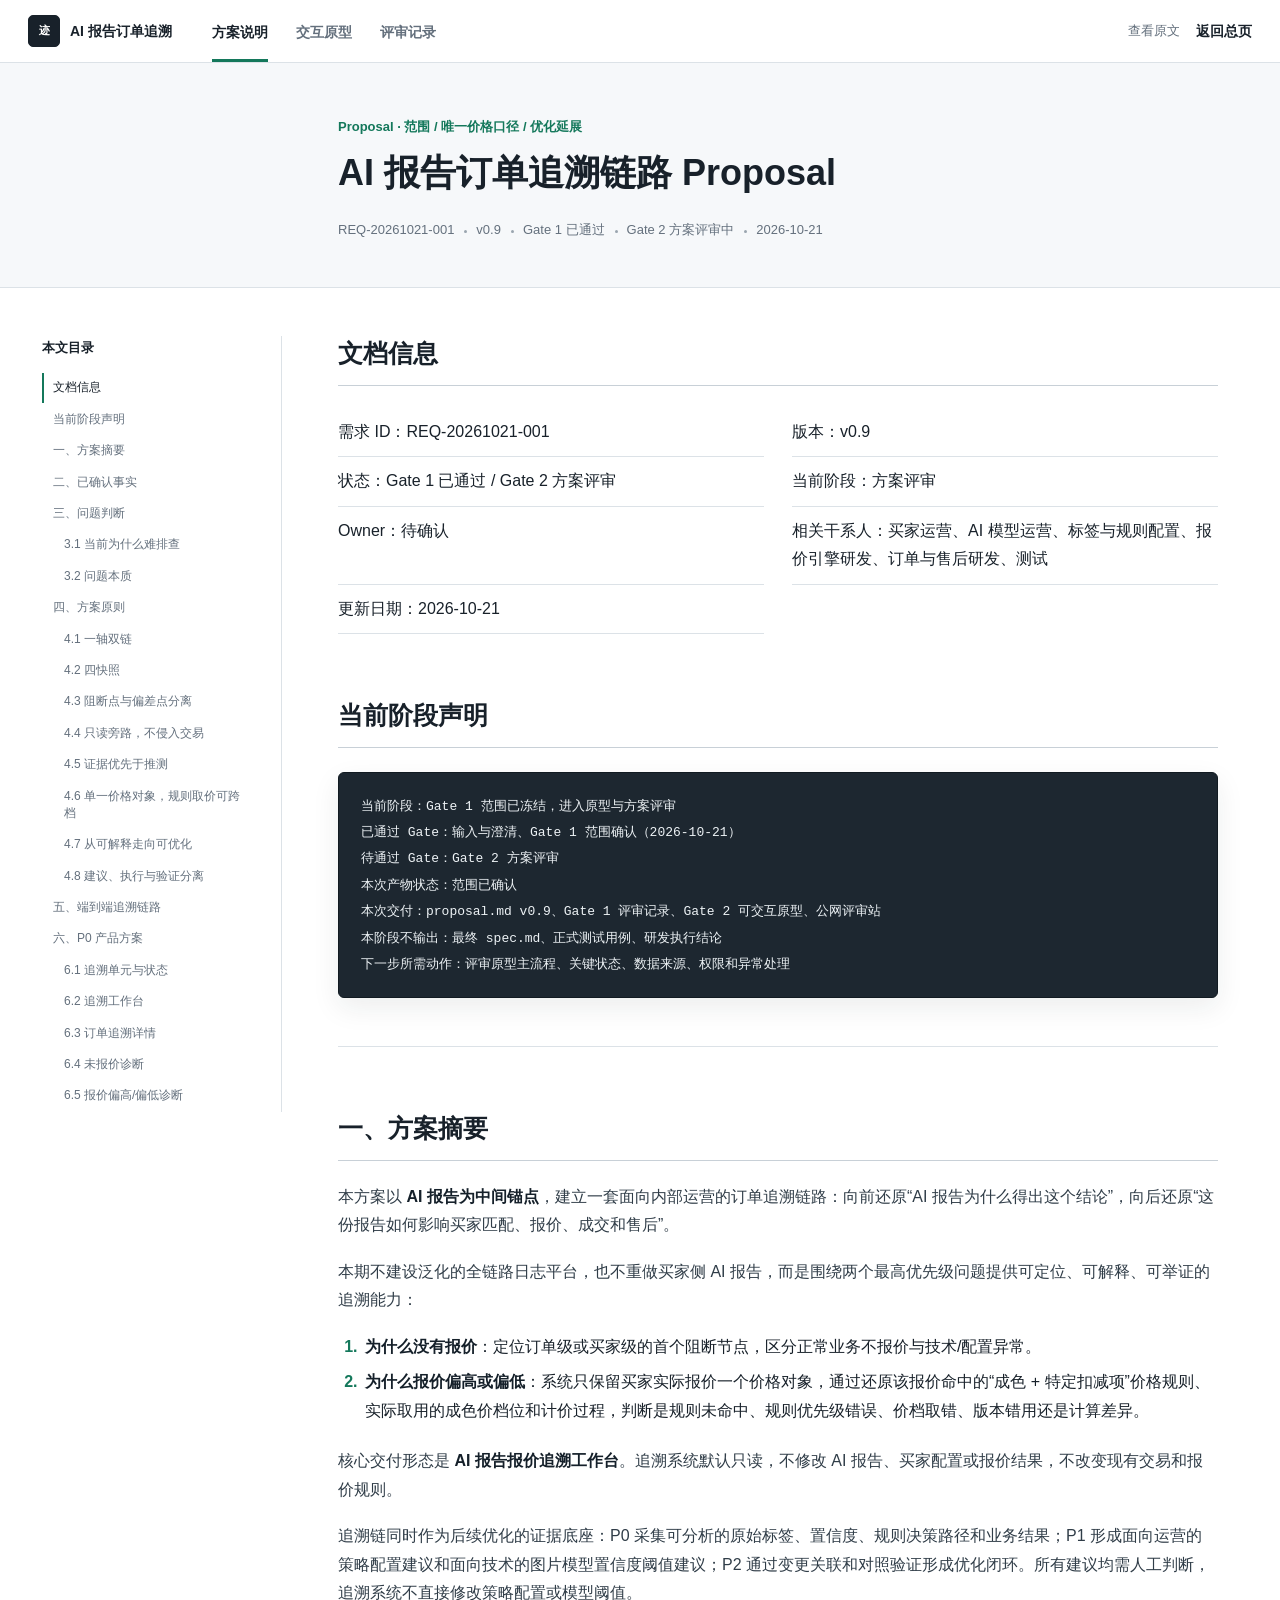
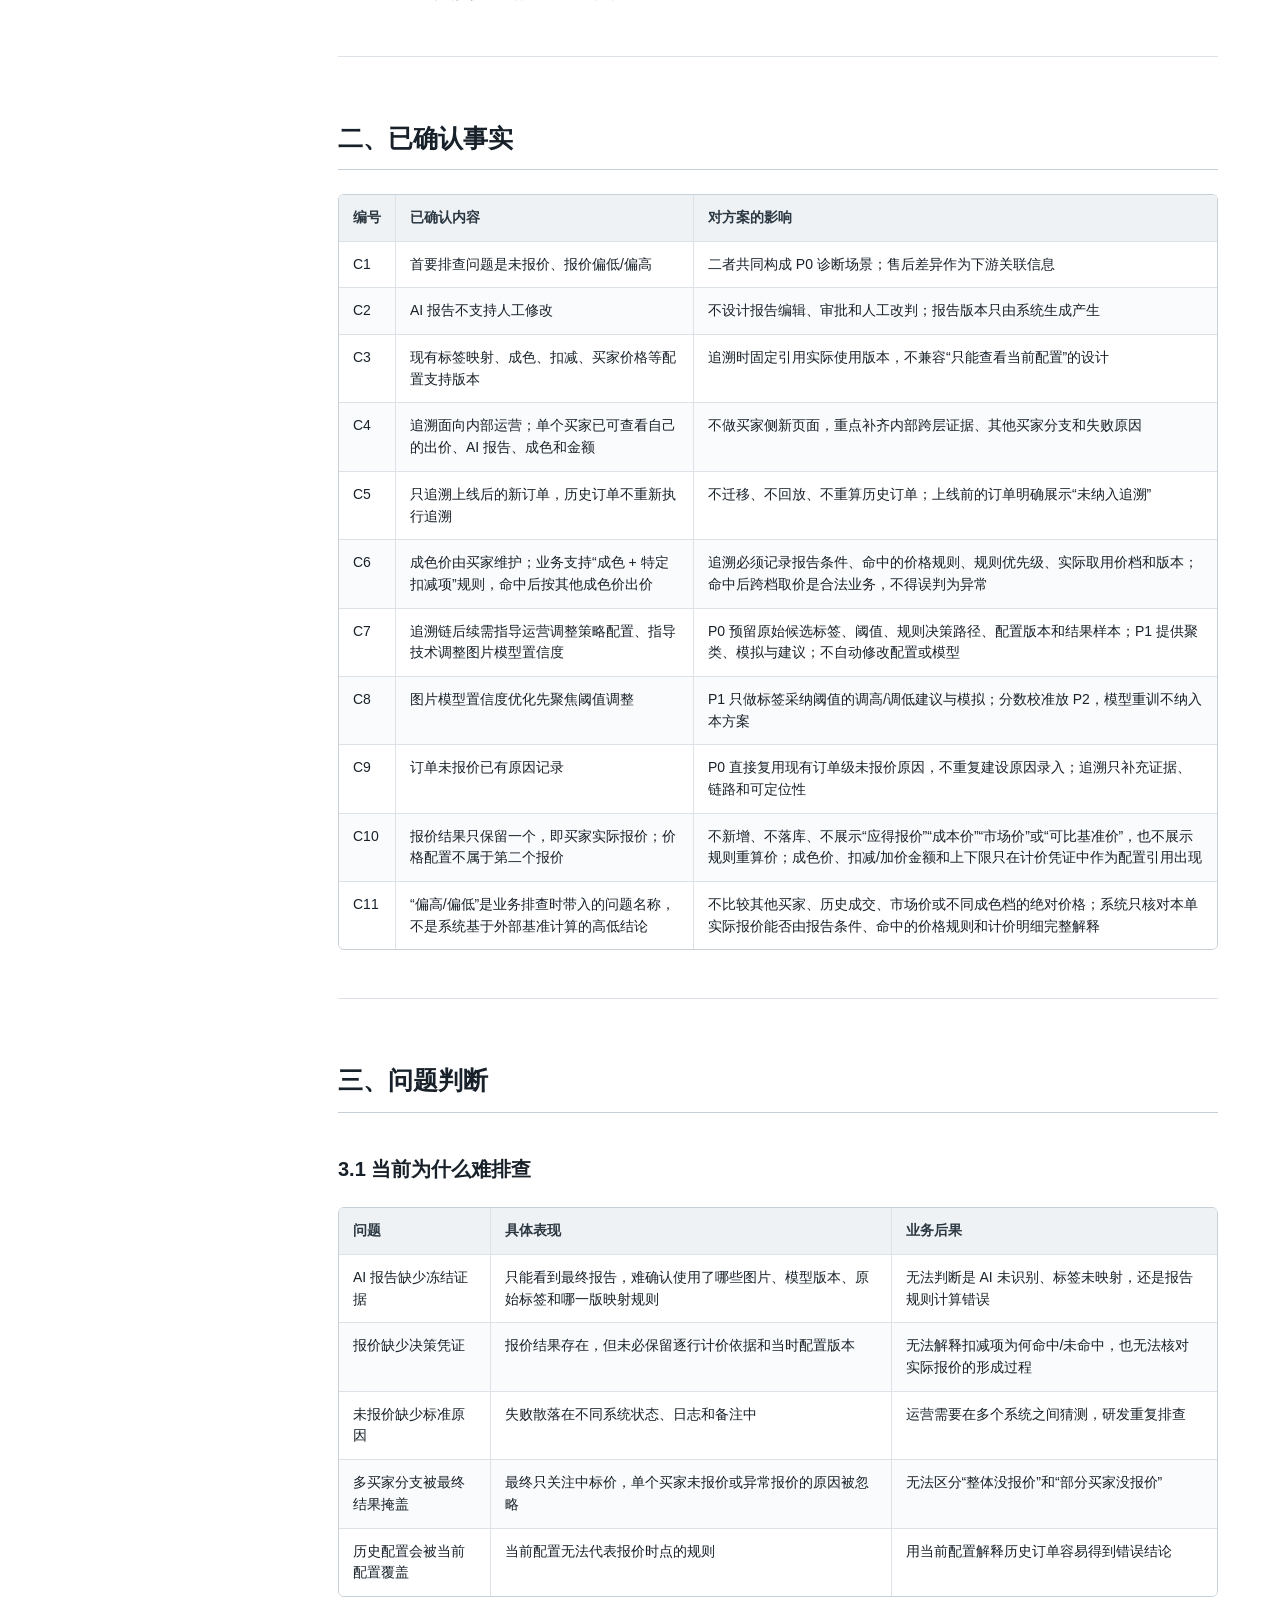
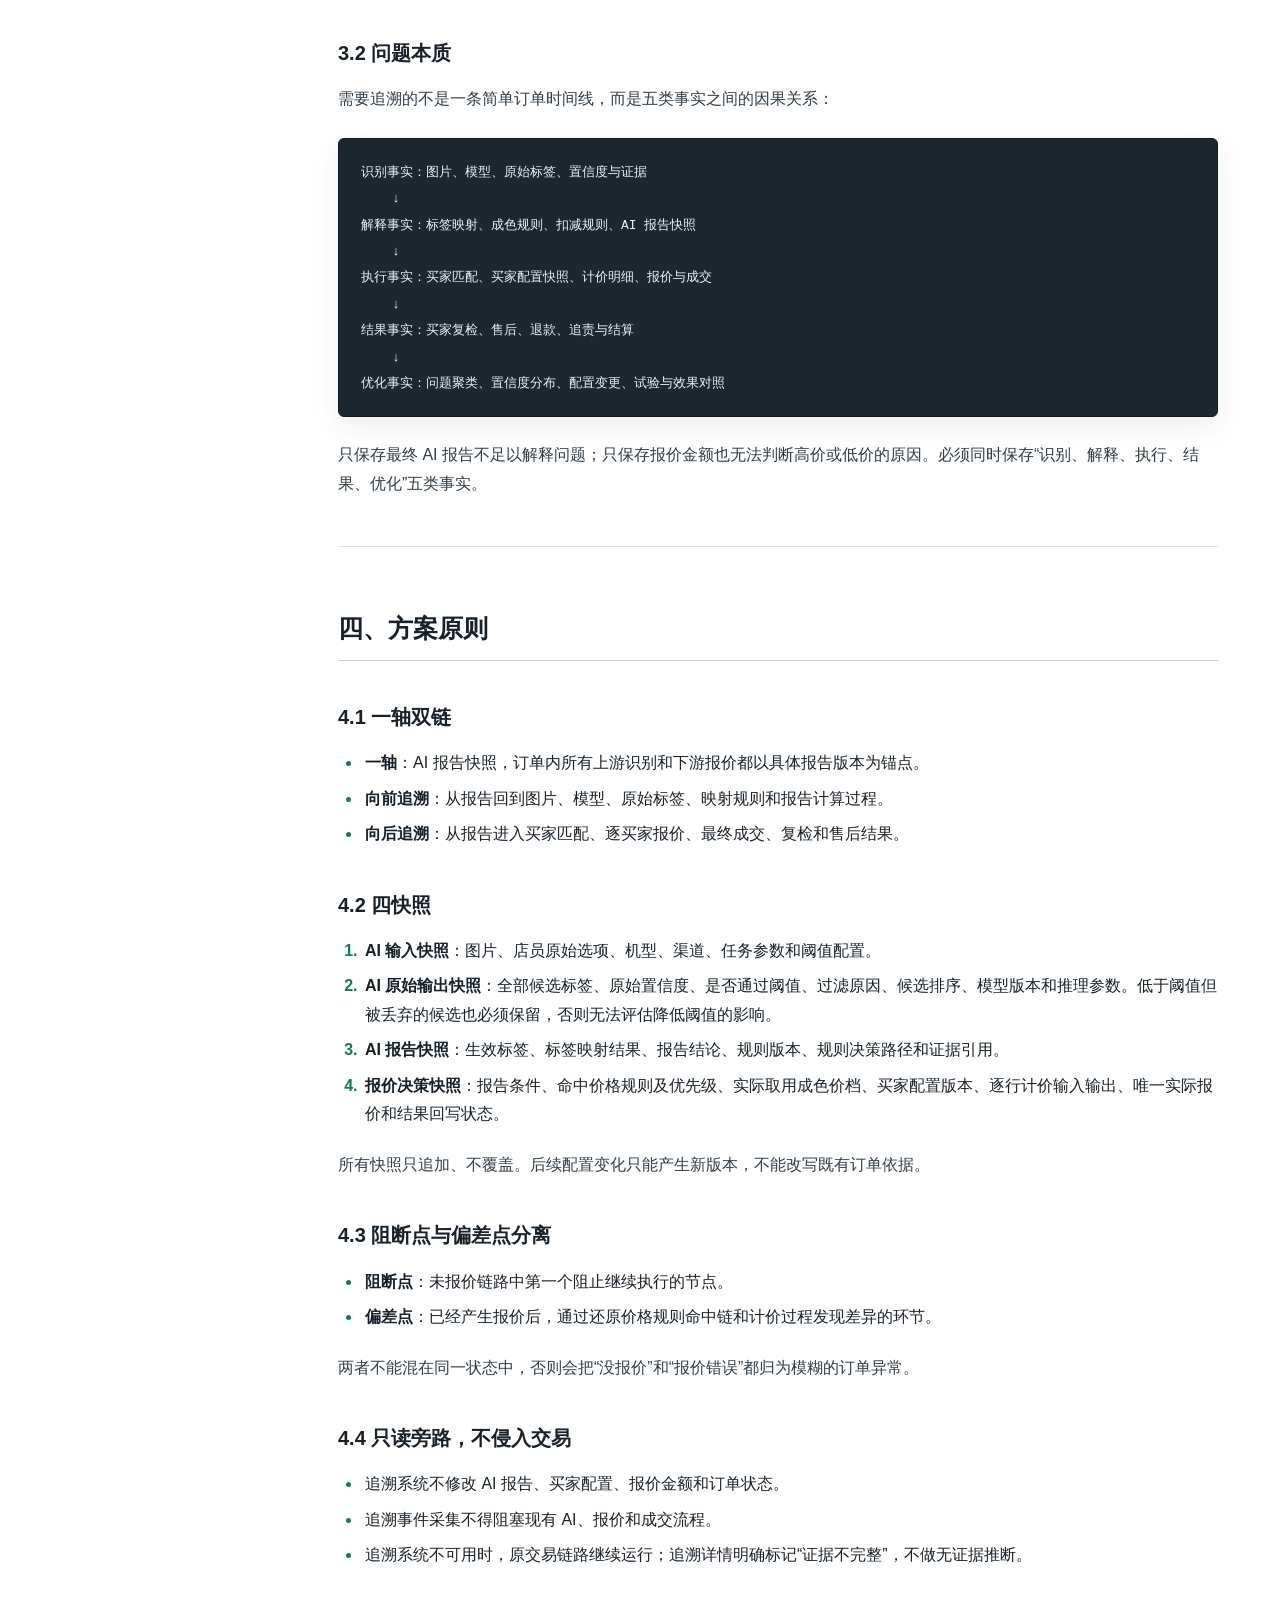
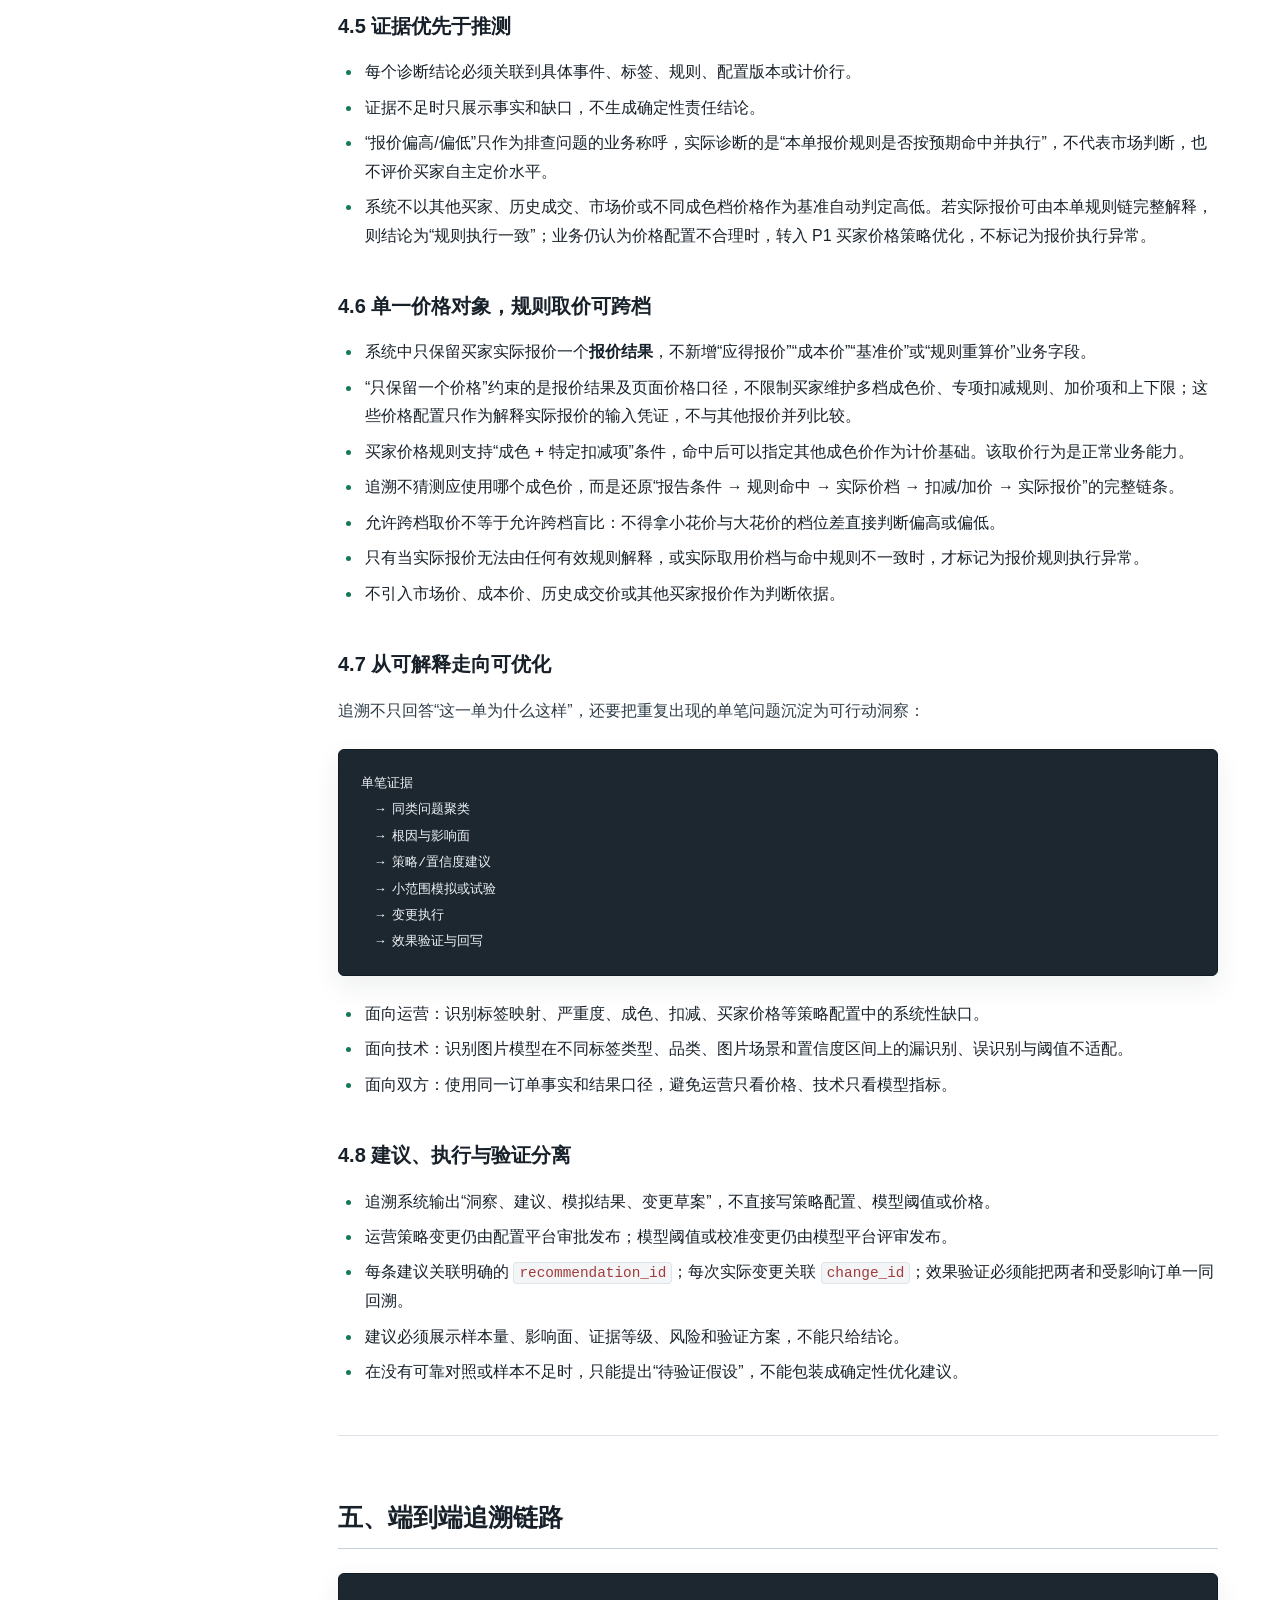
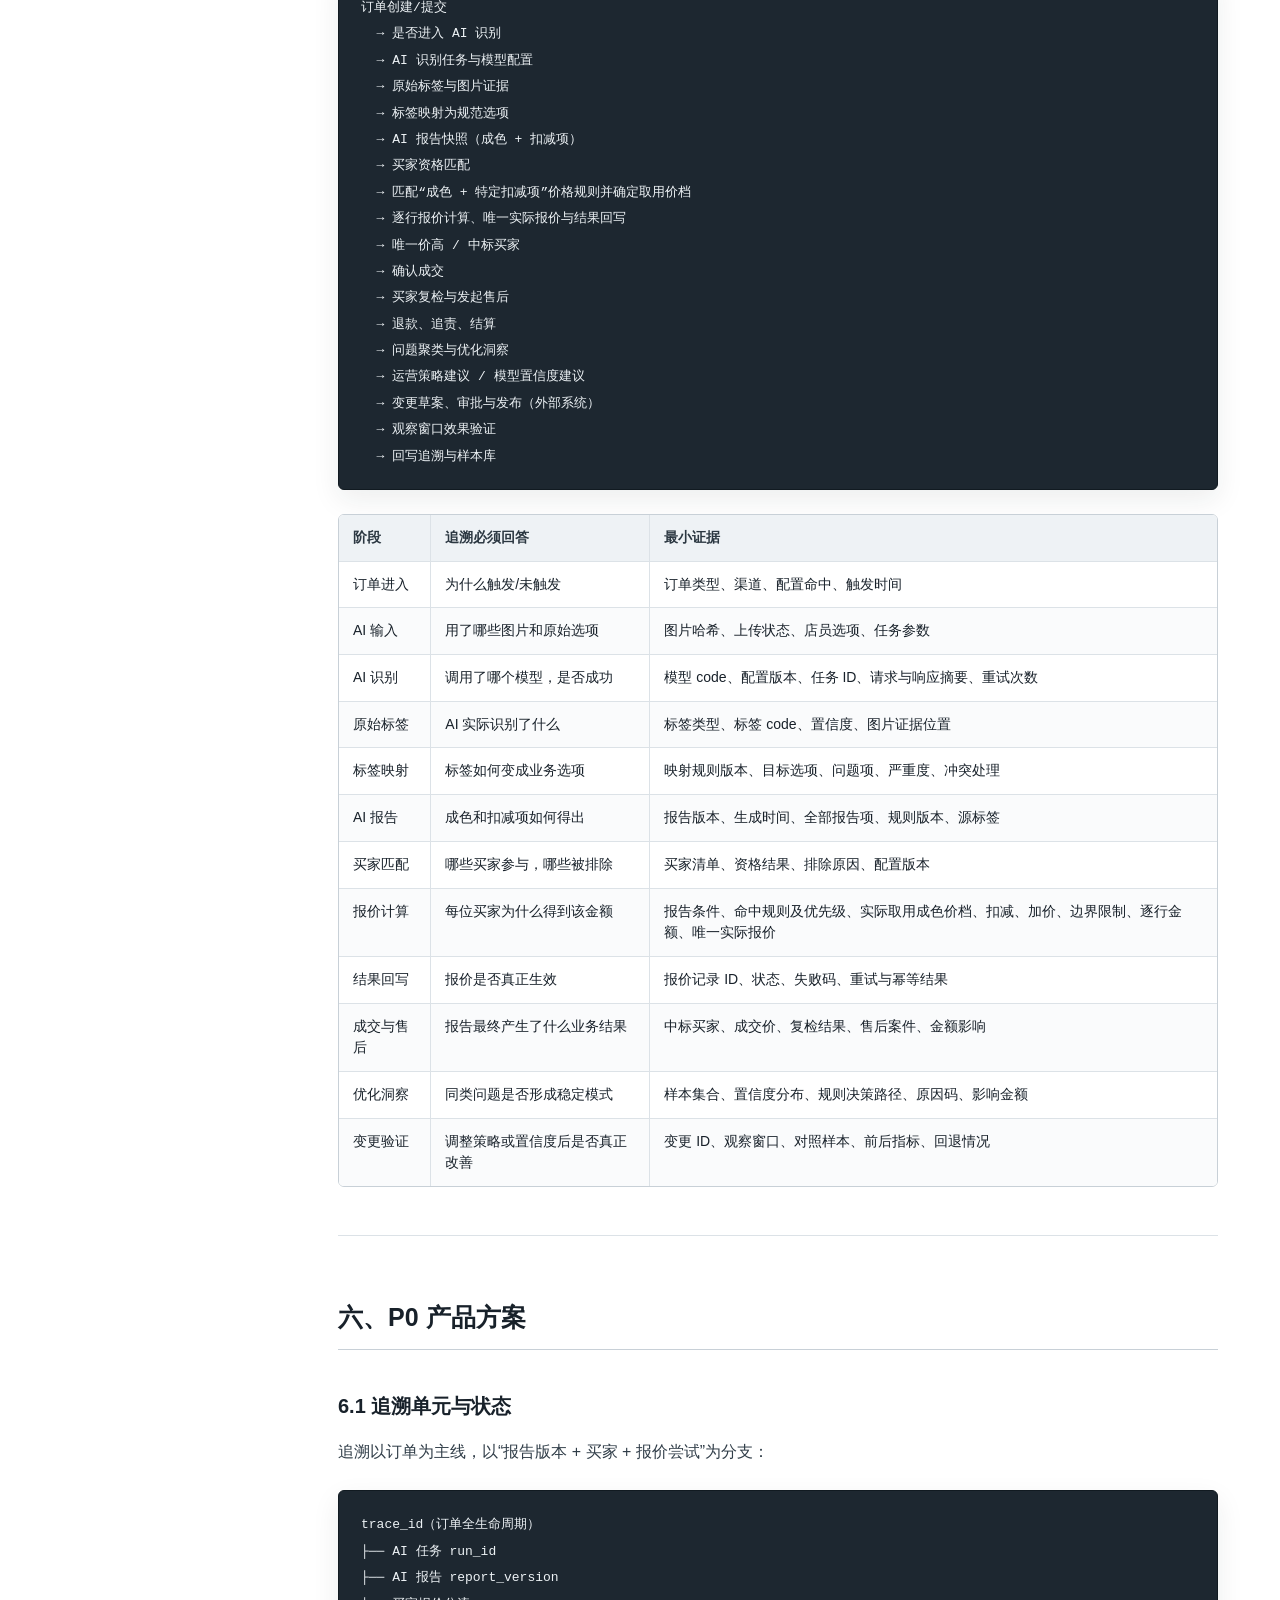
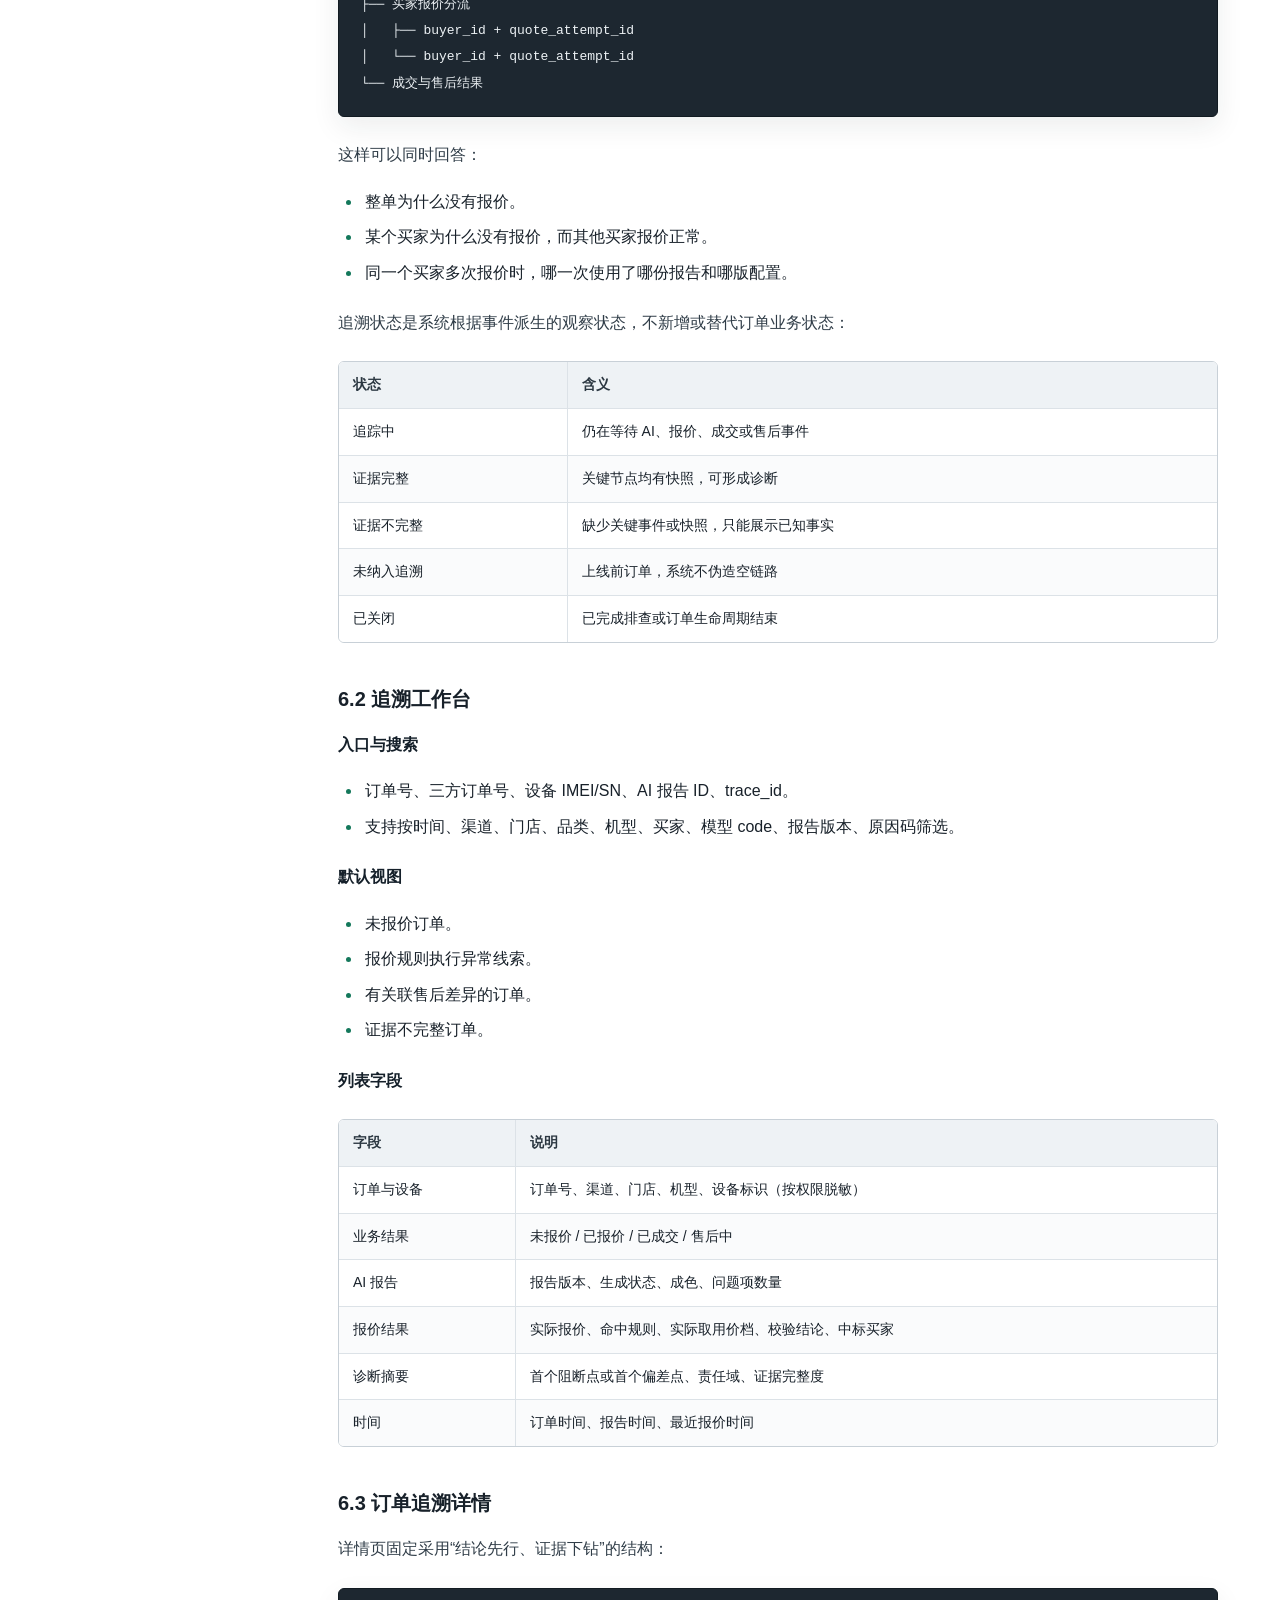
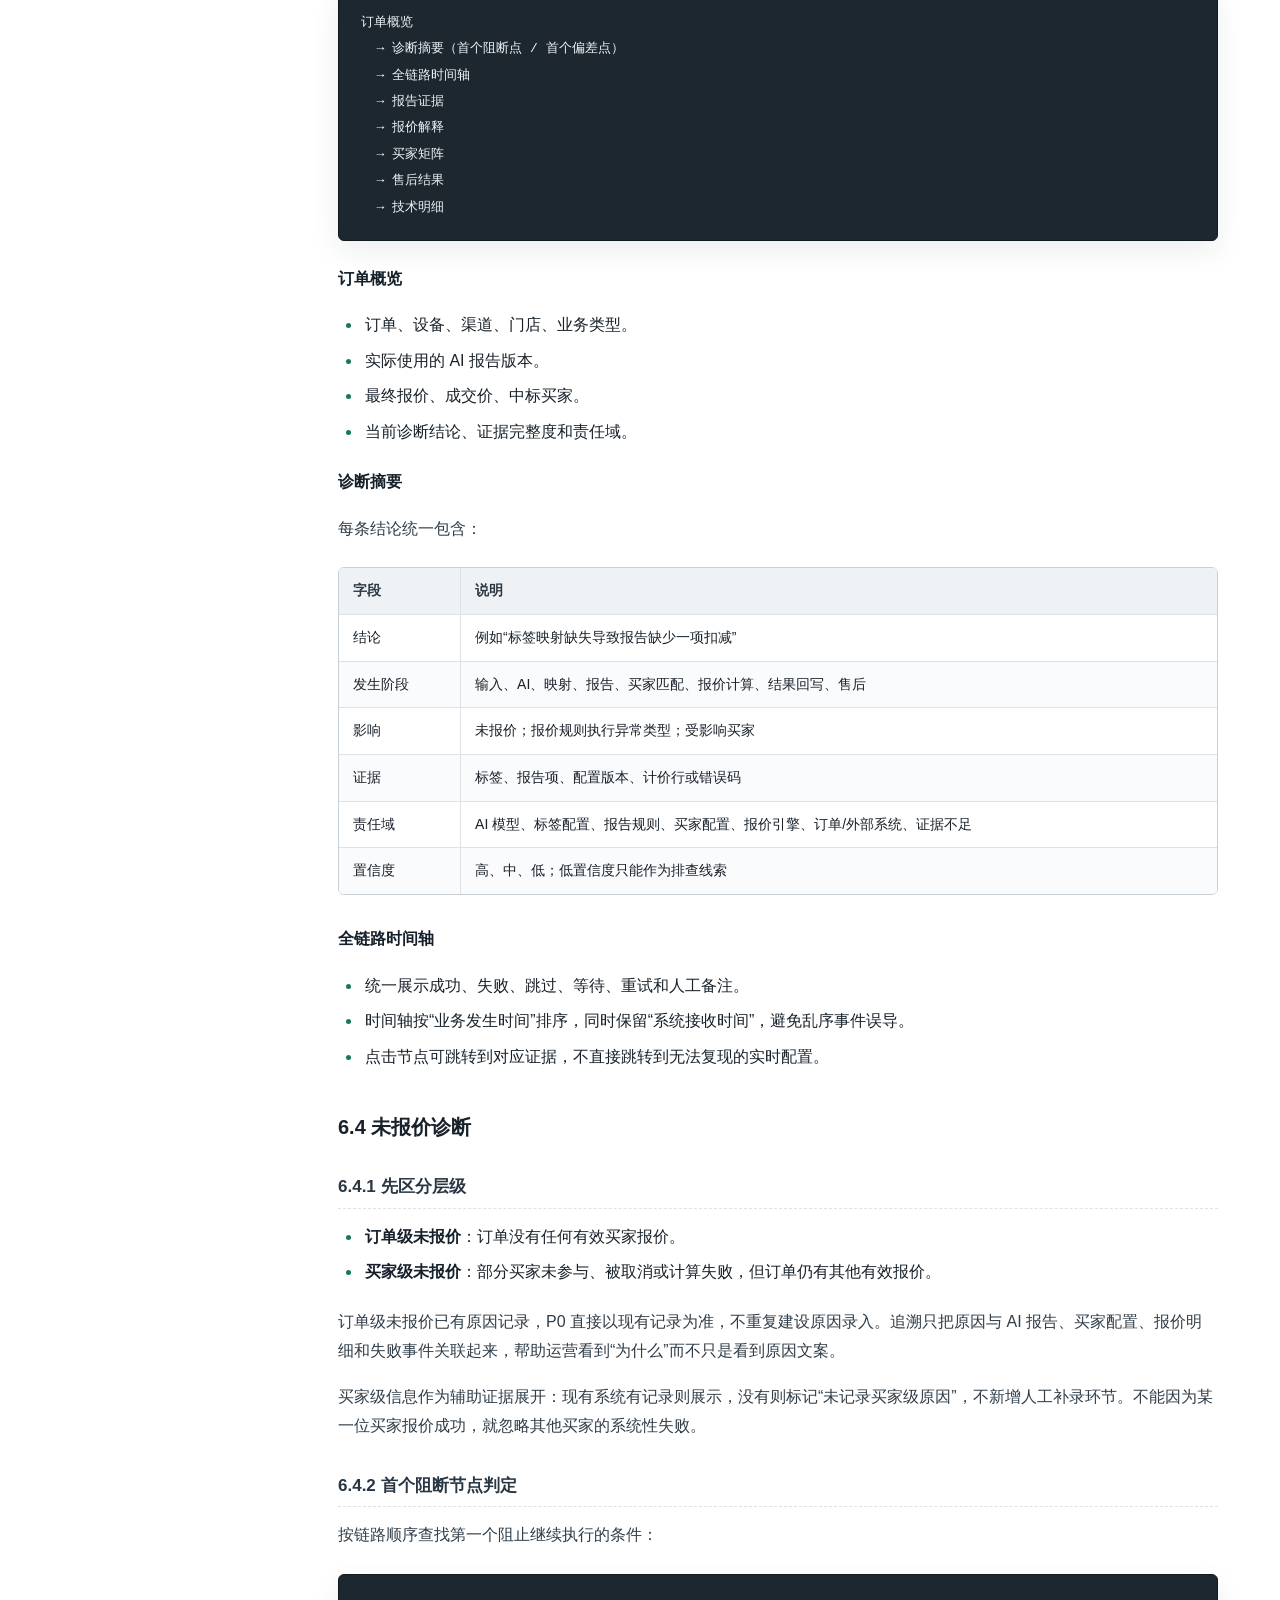
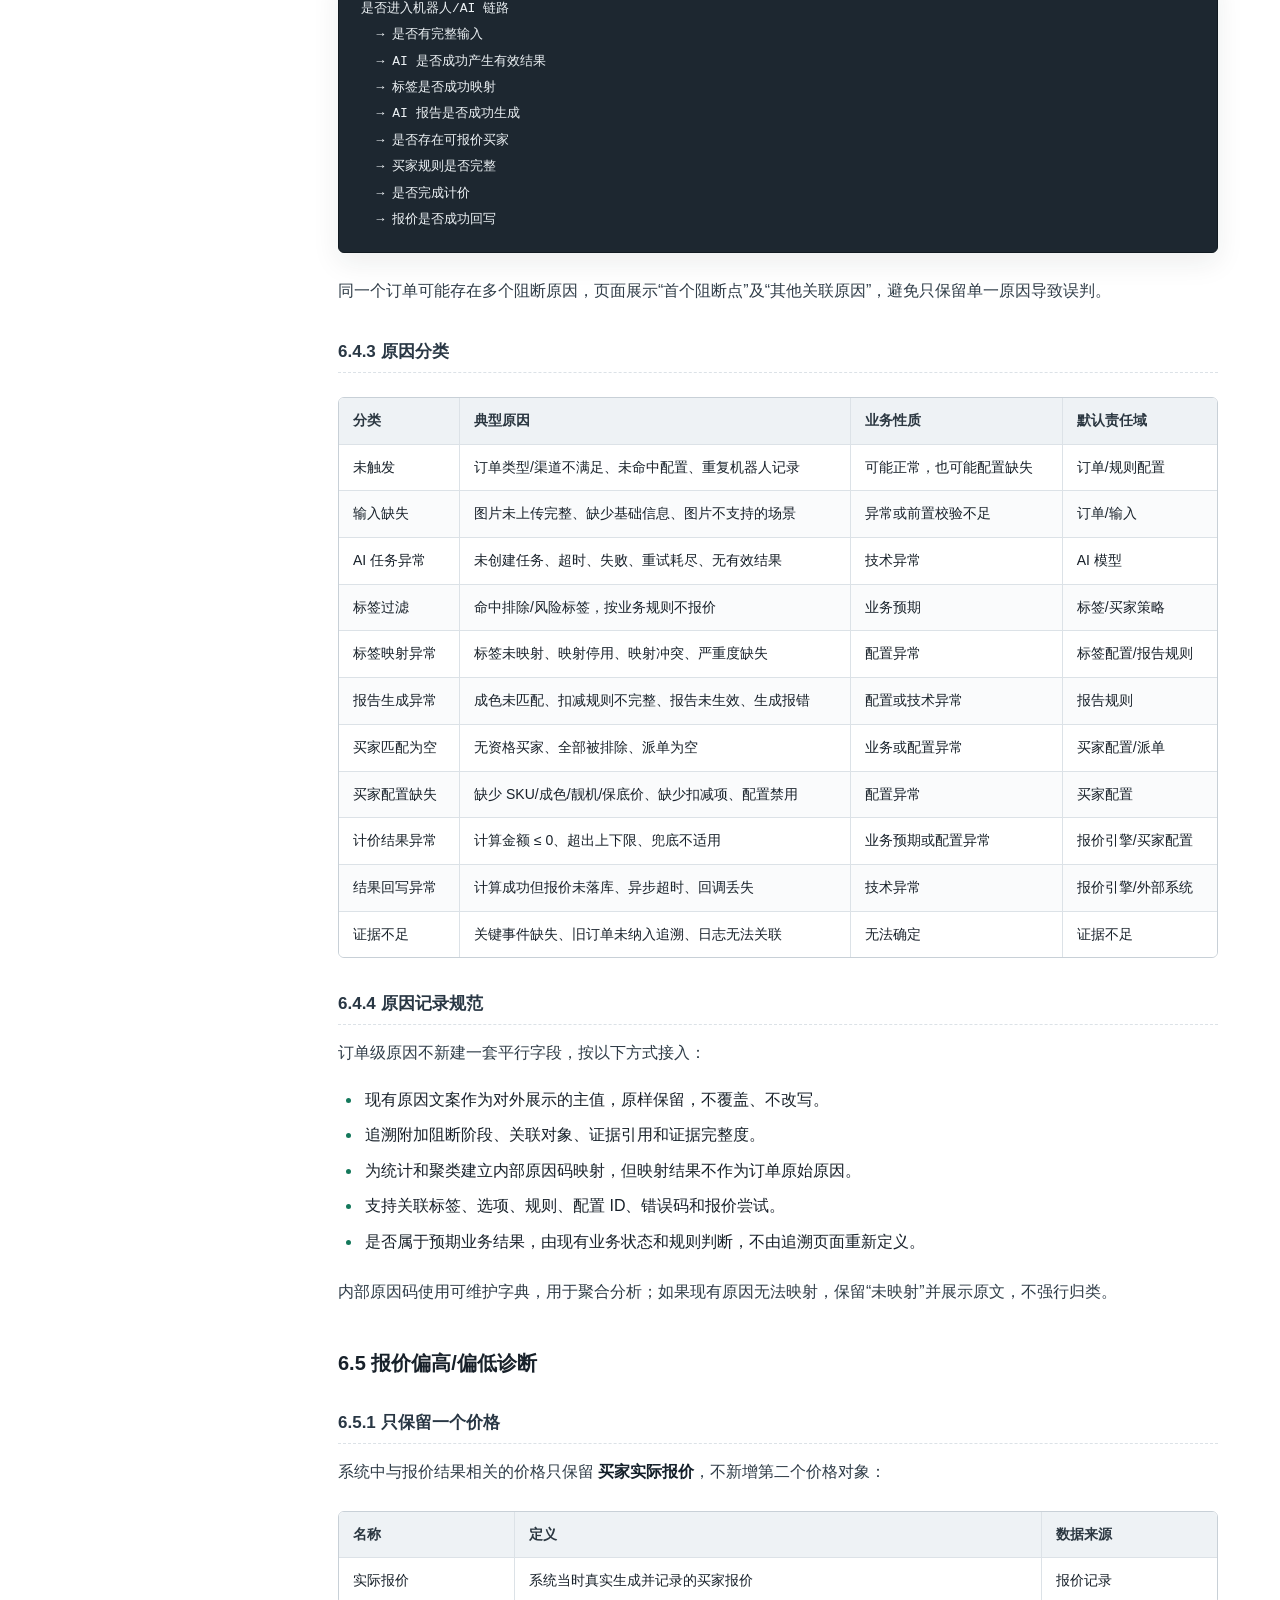
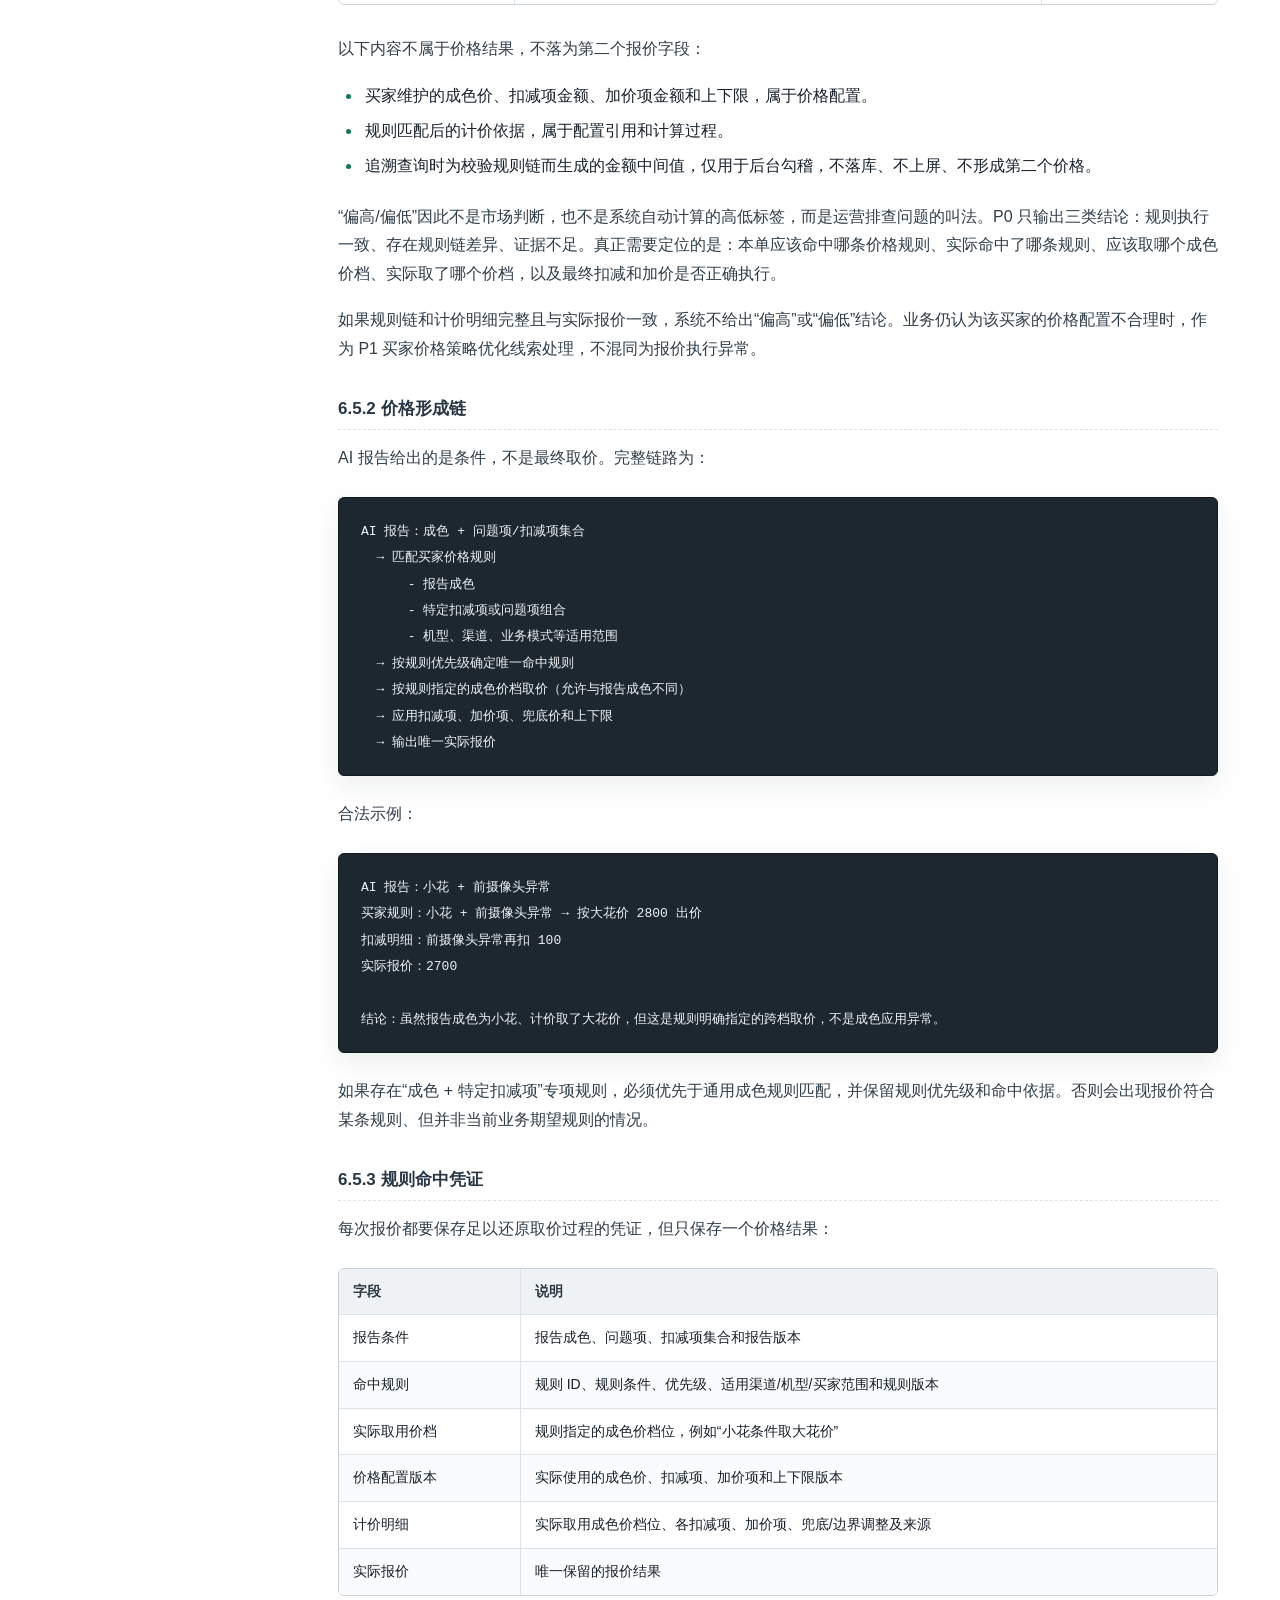
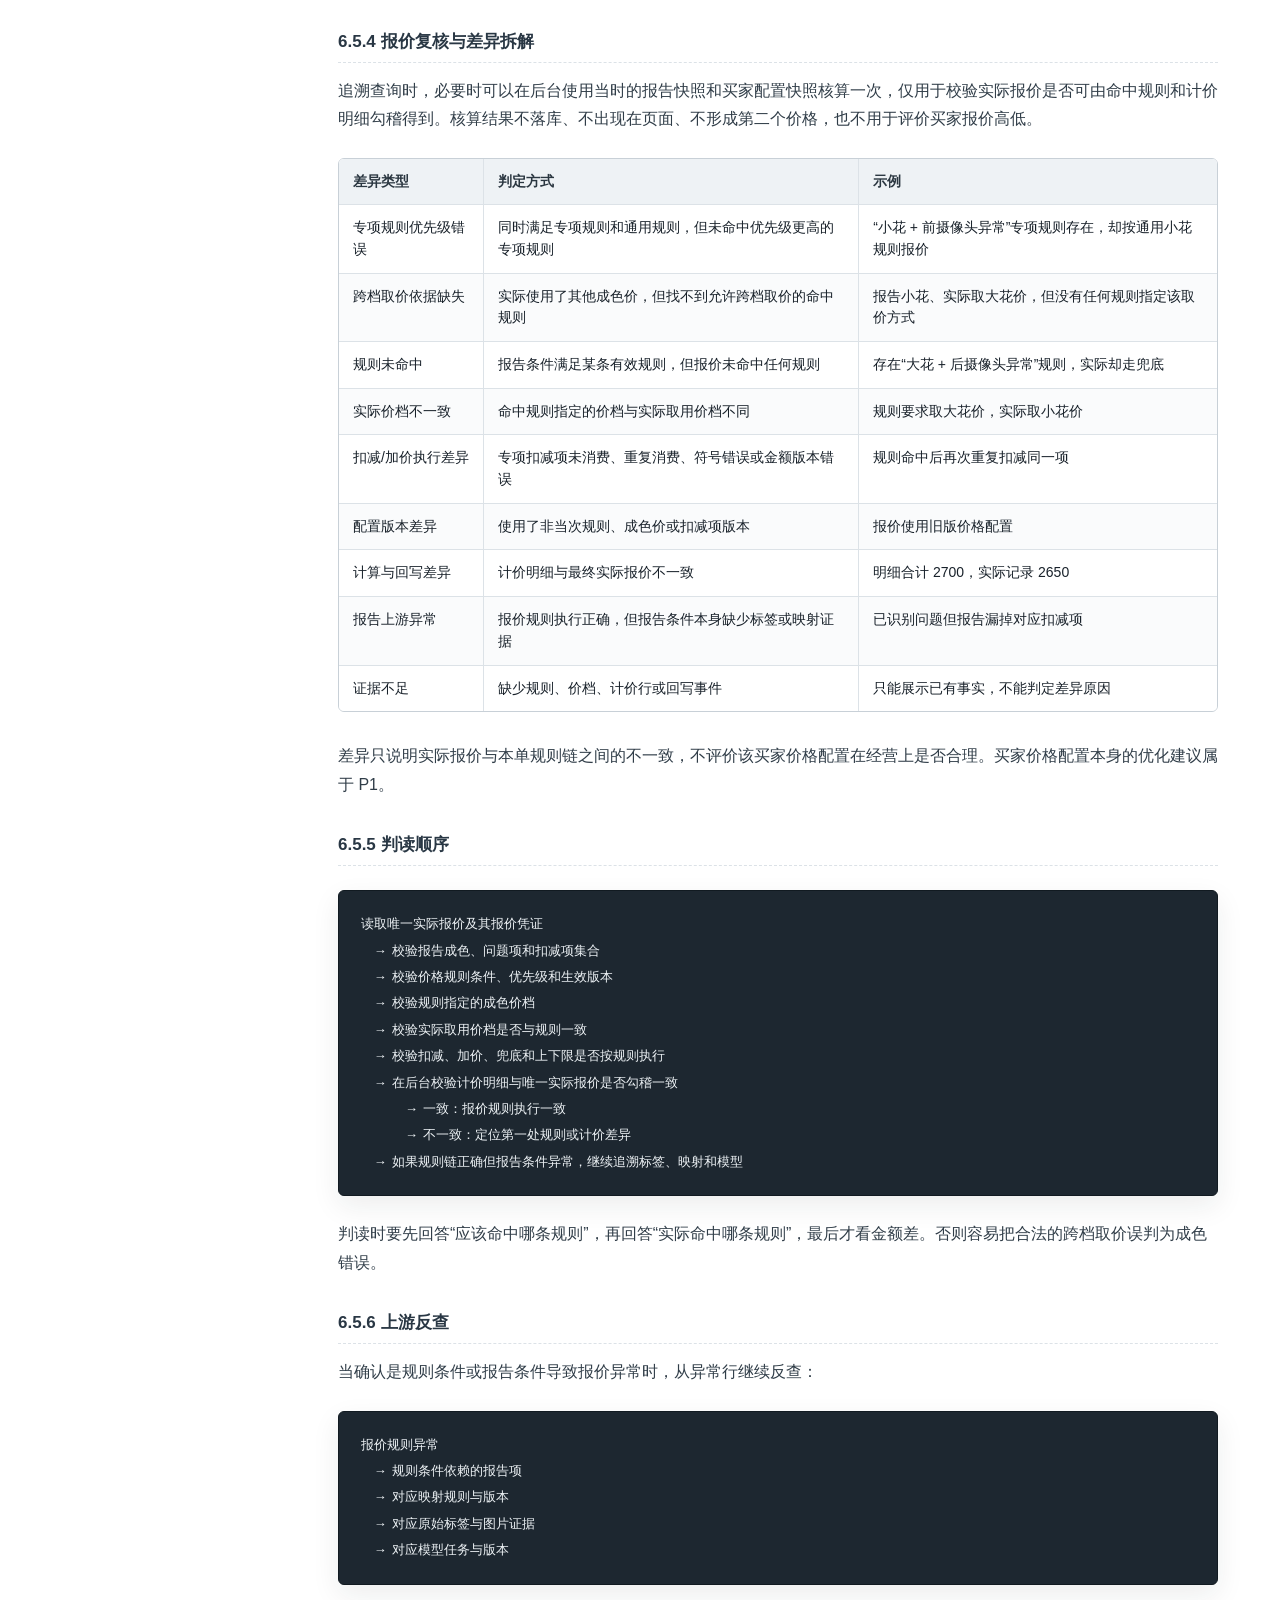
==== commit e4ec36fe: "docs: sync v0.9 review state" ====
--- a/proposal/index.html
+++ b/proposal/index.html
@@ -26,7 +26,7 @@
     <div class="doc-hero-inner">
       <p class="doc-kicker">Proposal · 范围 / 唯一价格口径 / 优化延展</p>
       <h1 class="doc-title" id="doc-title">正在加载 Proposal</h1>
-      <div class="doc-meta"><span>REQ-20261021-001</span><span>v0.8</span><span>Gate 1 已通过</span><span>Gate 2 方案评审中</span><span>2026-10-21</span></div>
+      <div class="doc-meta"><span>REQ-20261021-001</span><span>v0.9</span><span>Gate 1 已通过</span><span>Gate 2 方案评审中</span><span>2026-10-21</span></div>
     </div>
   </section>
   <main class="doc-layout">
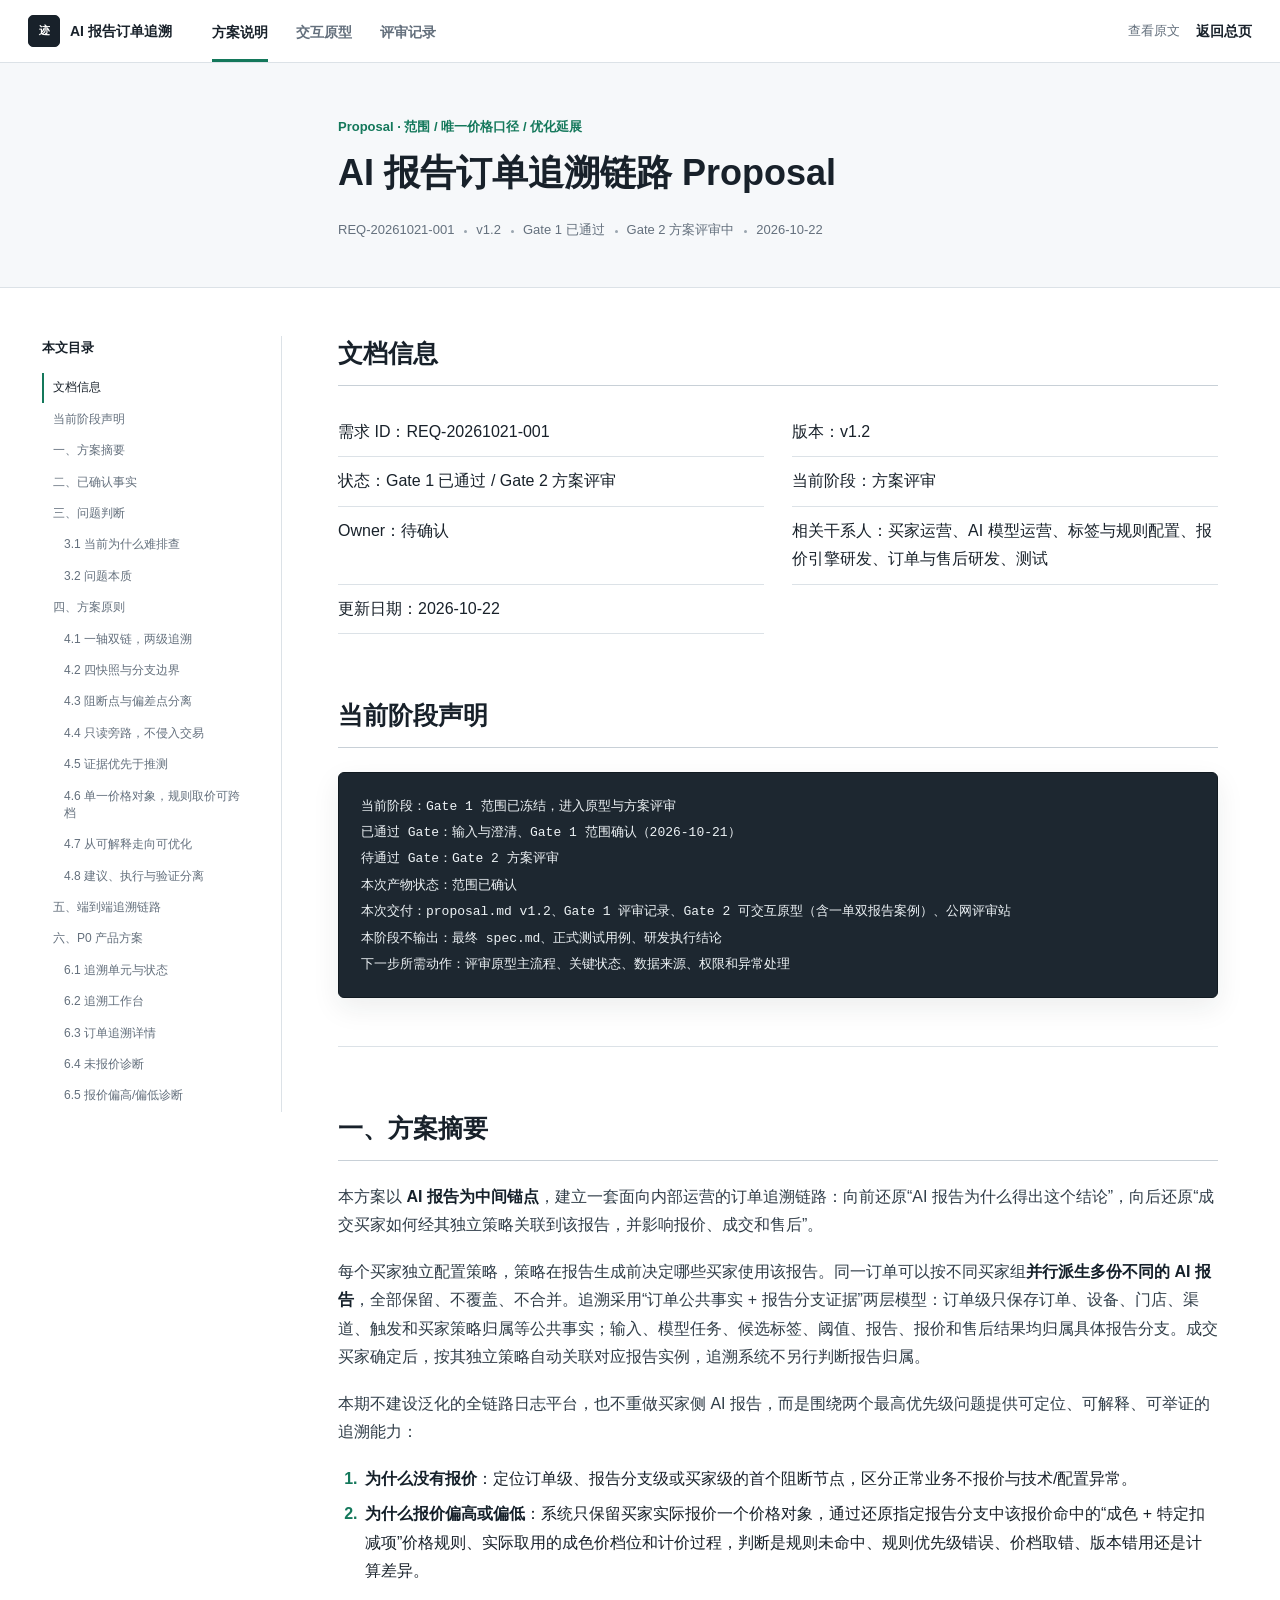
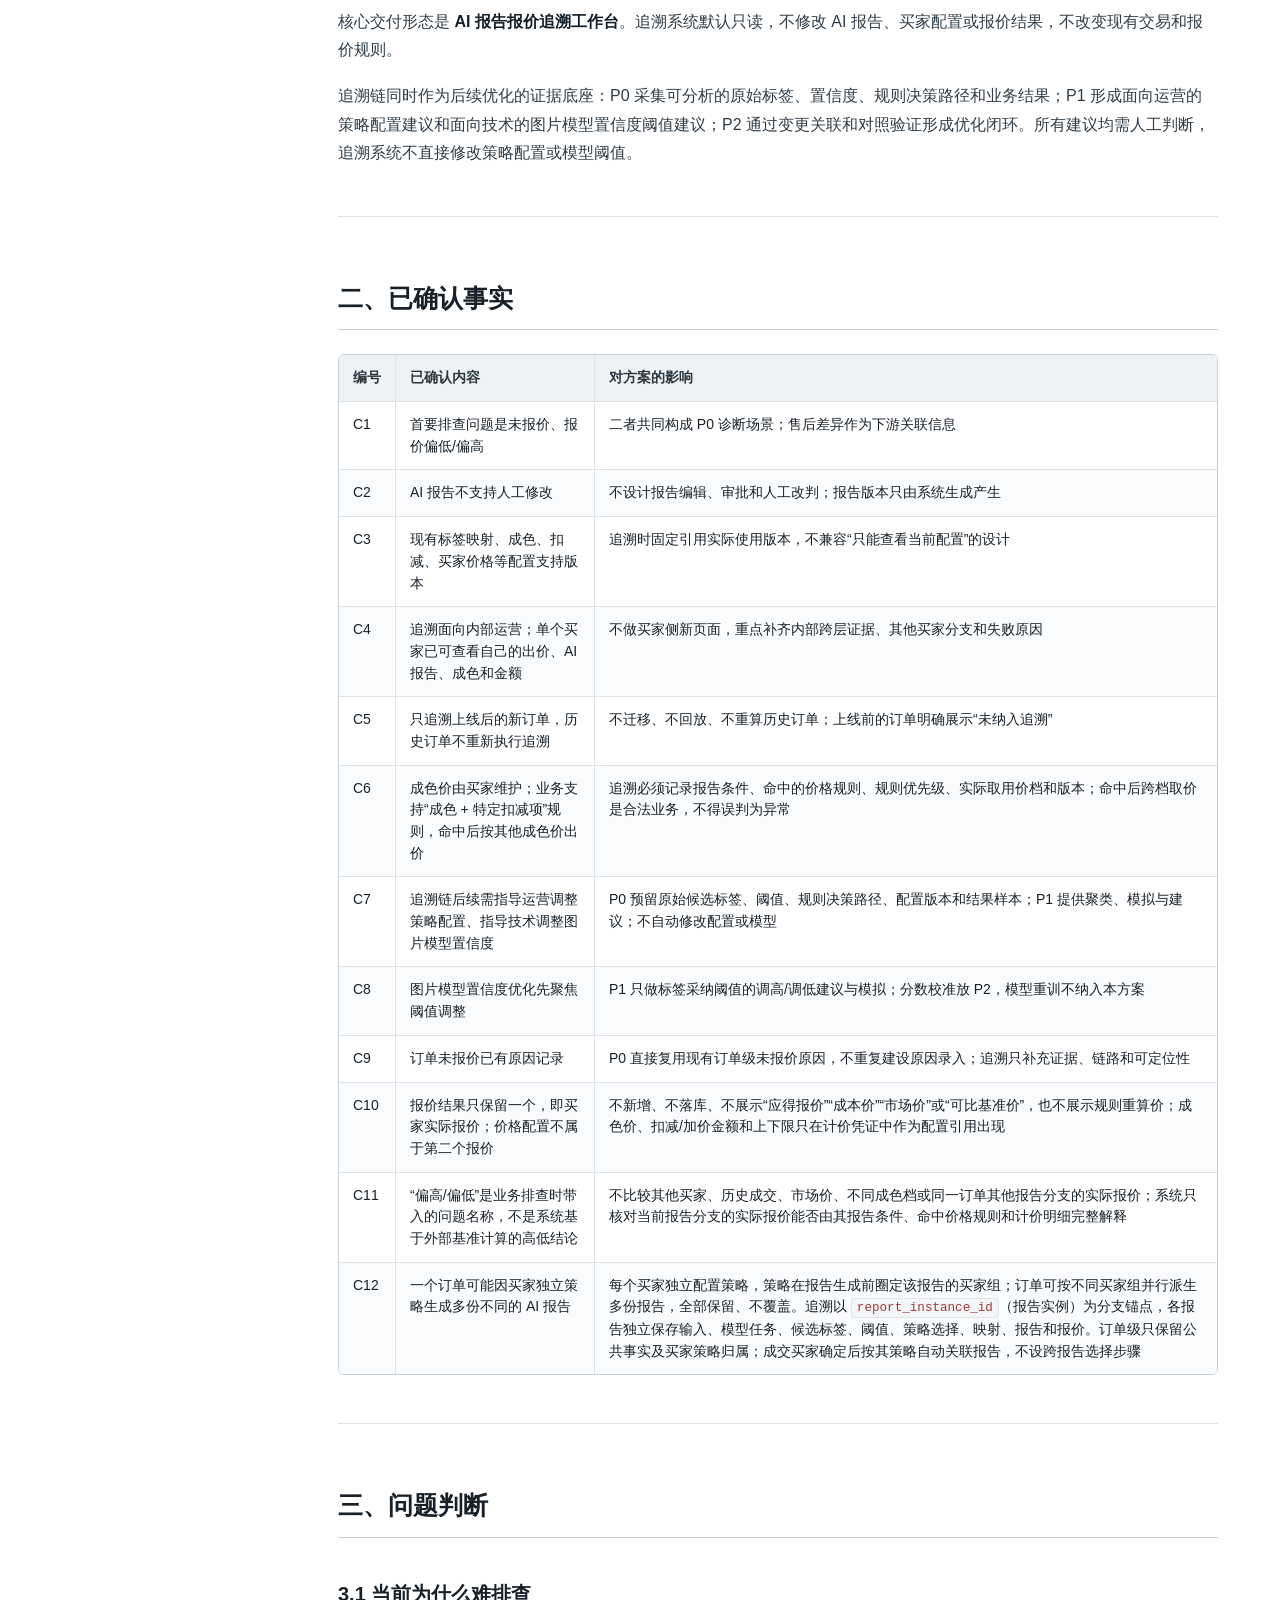
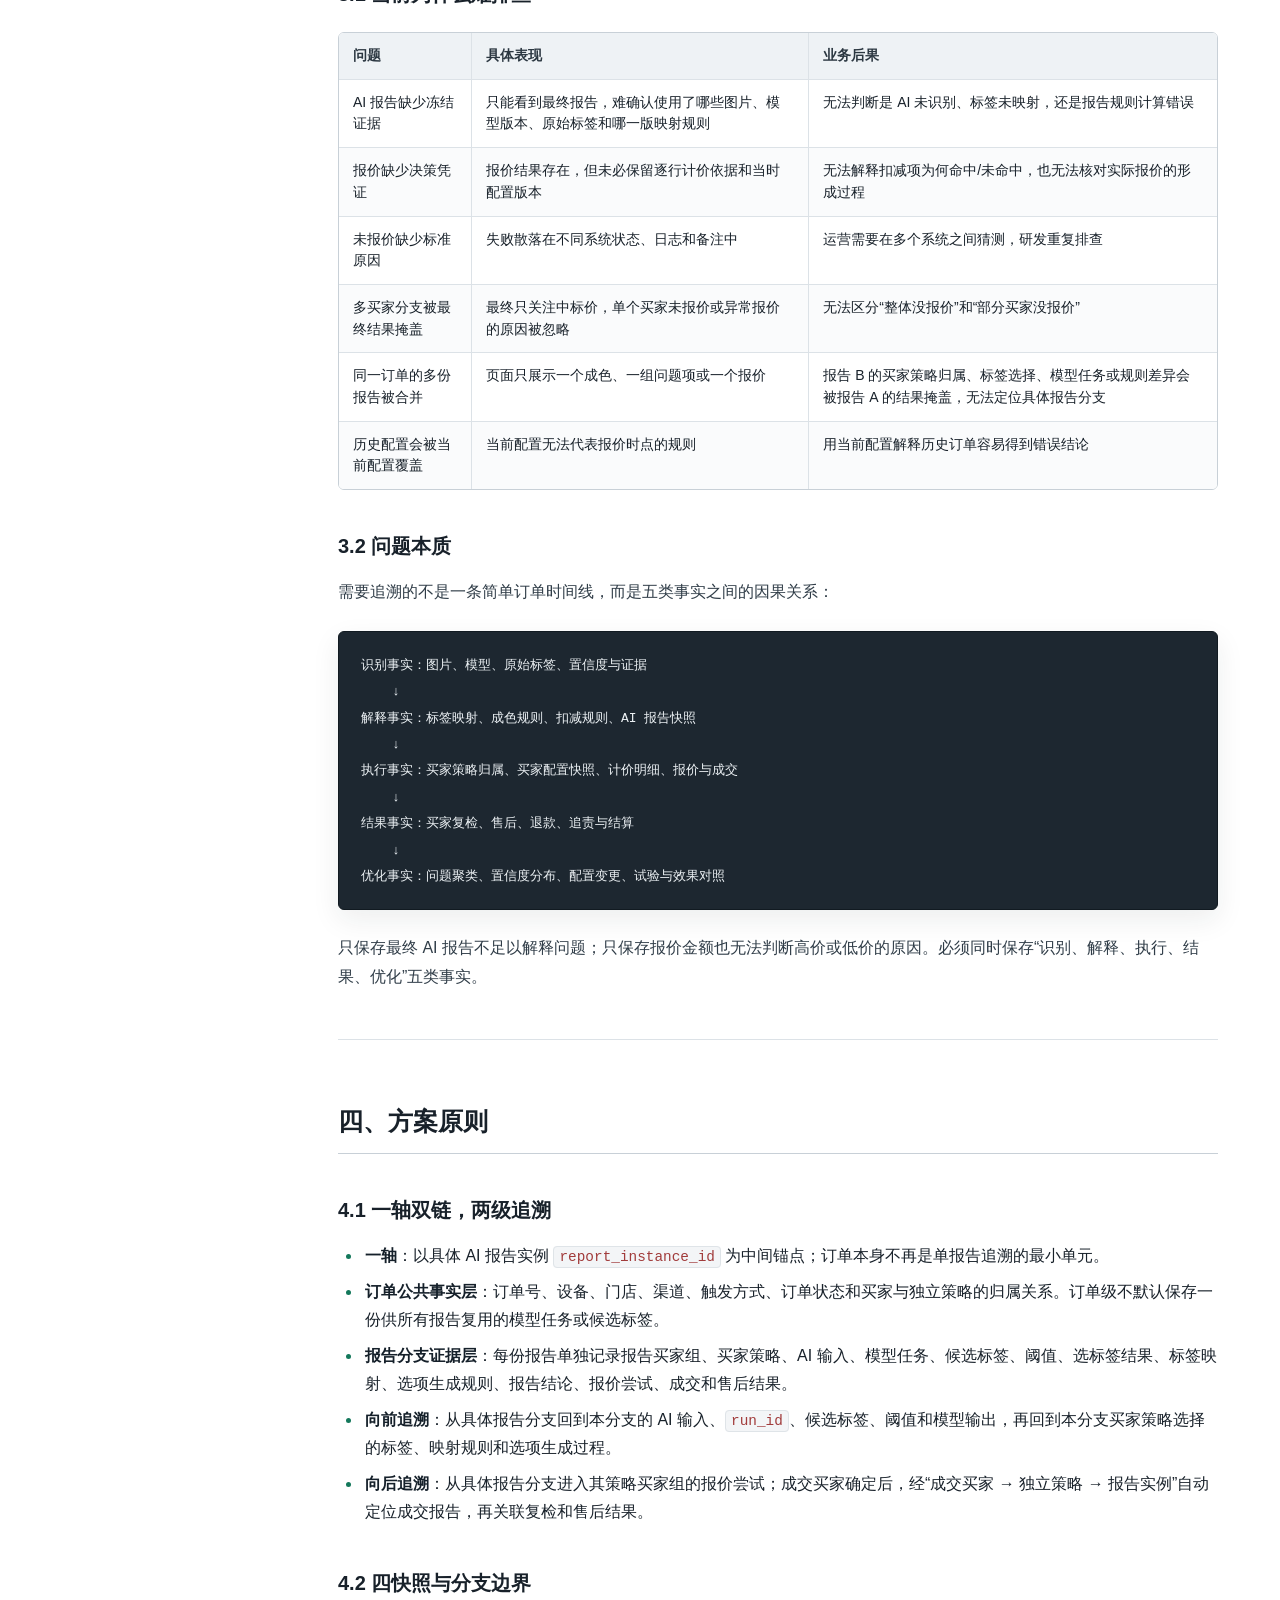
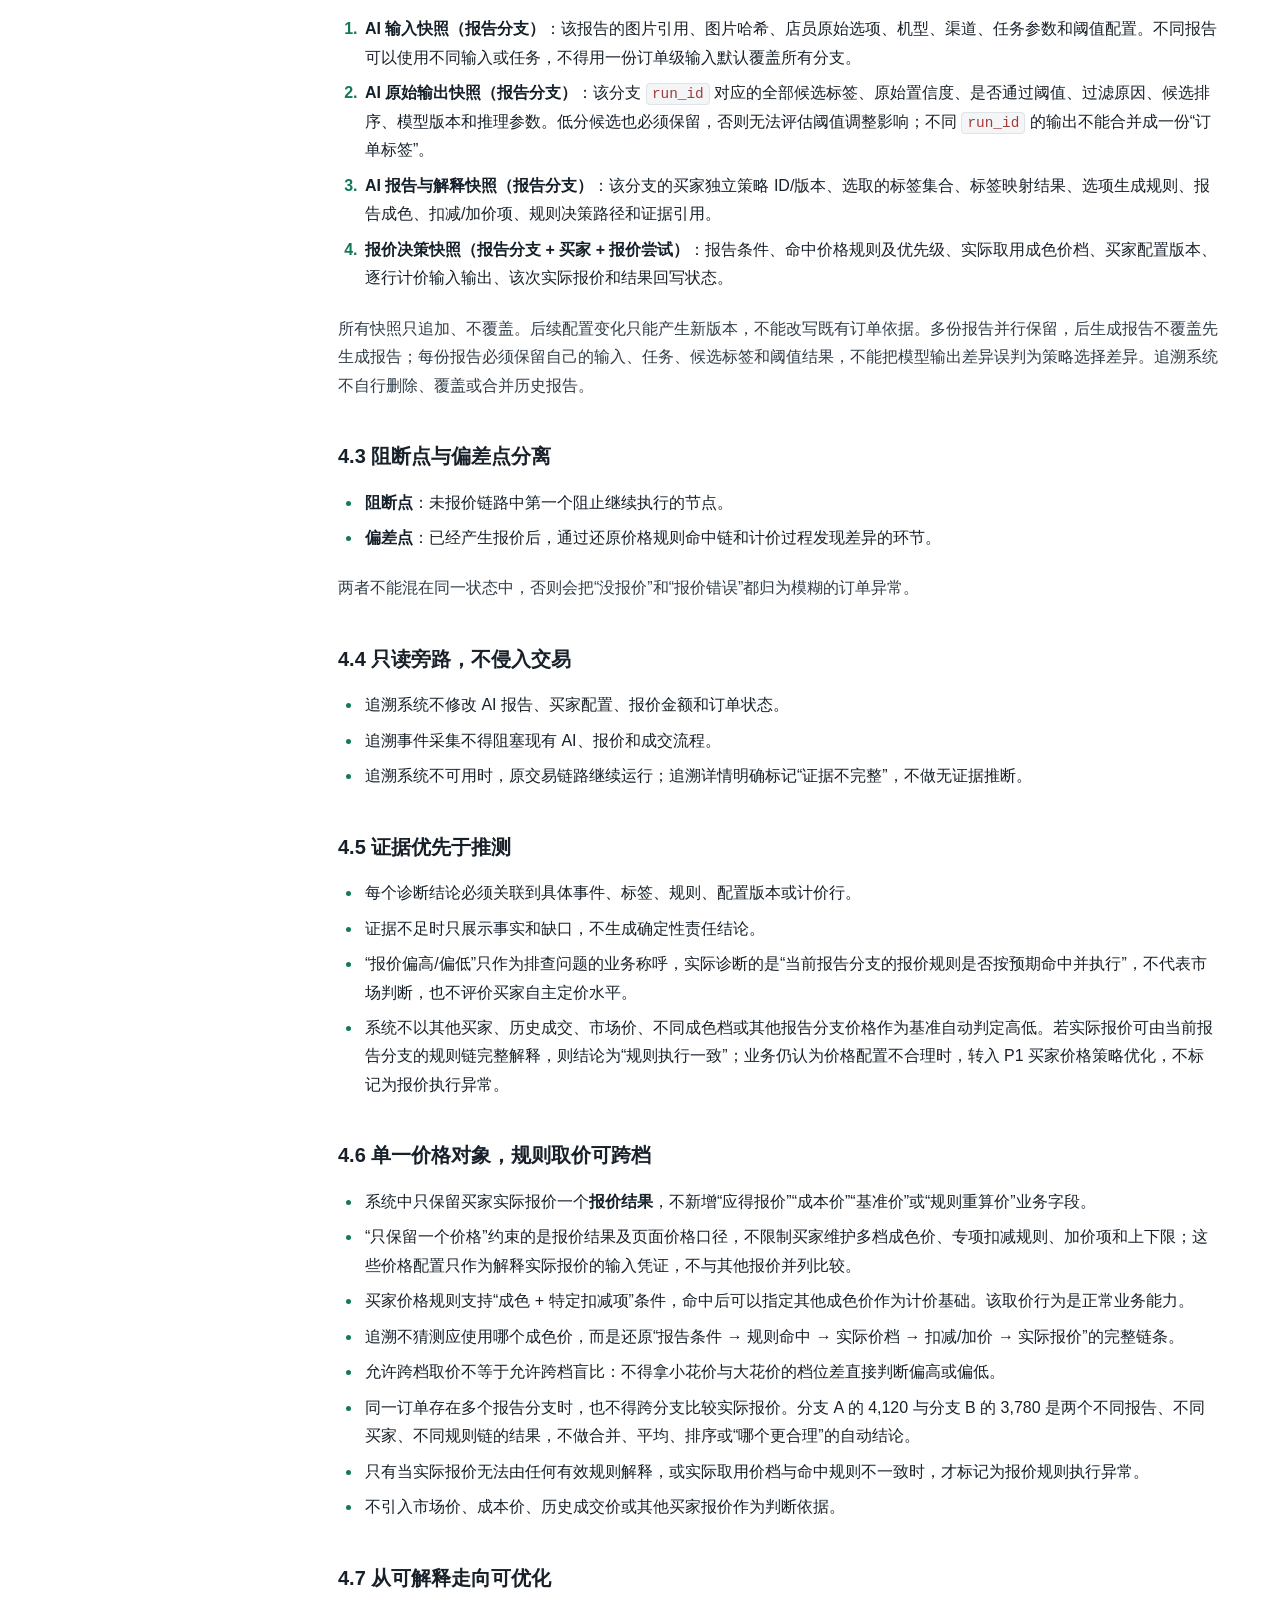
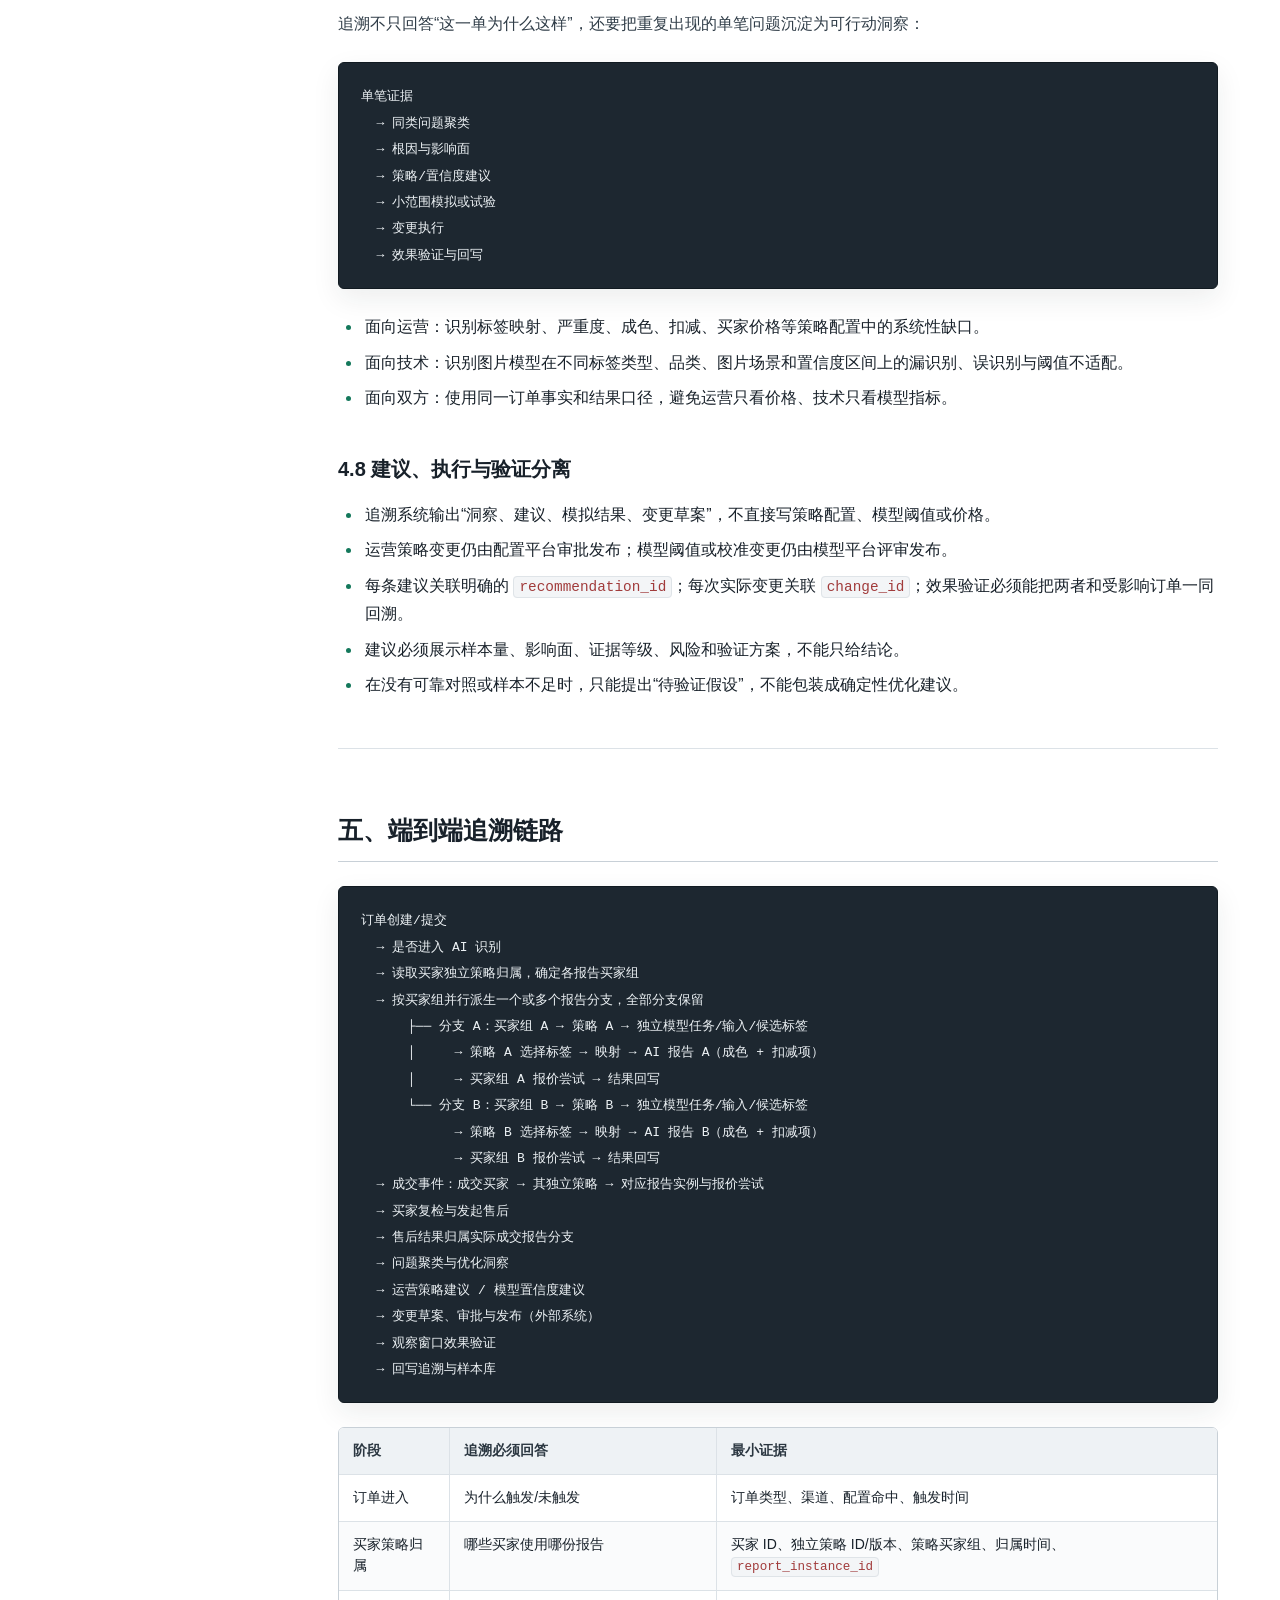
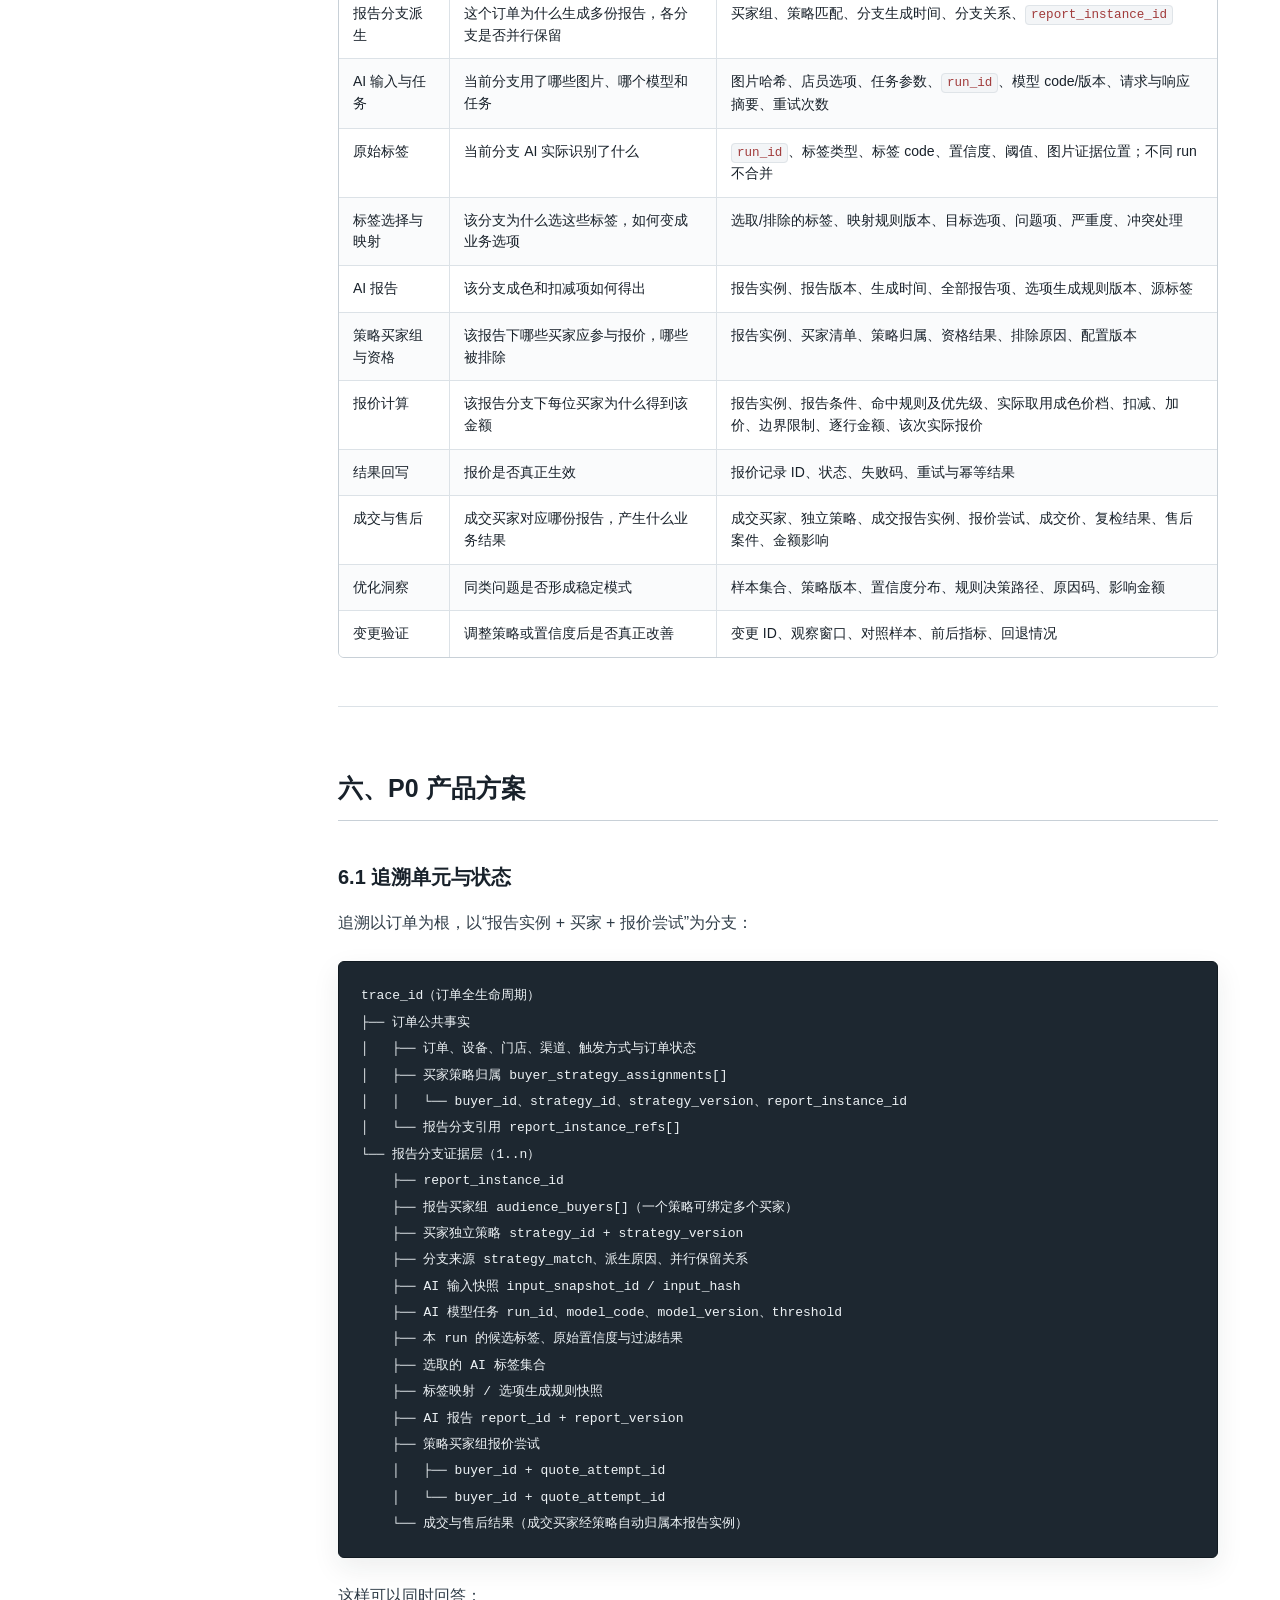
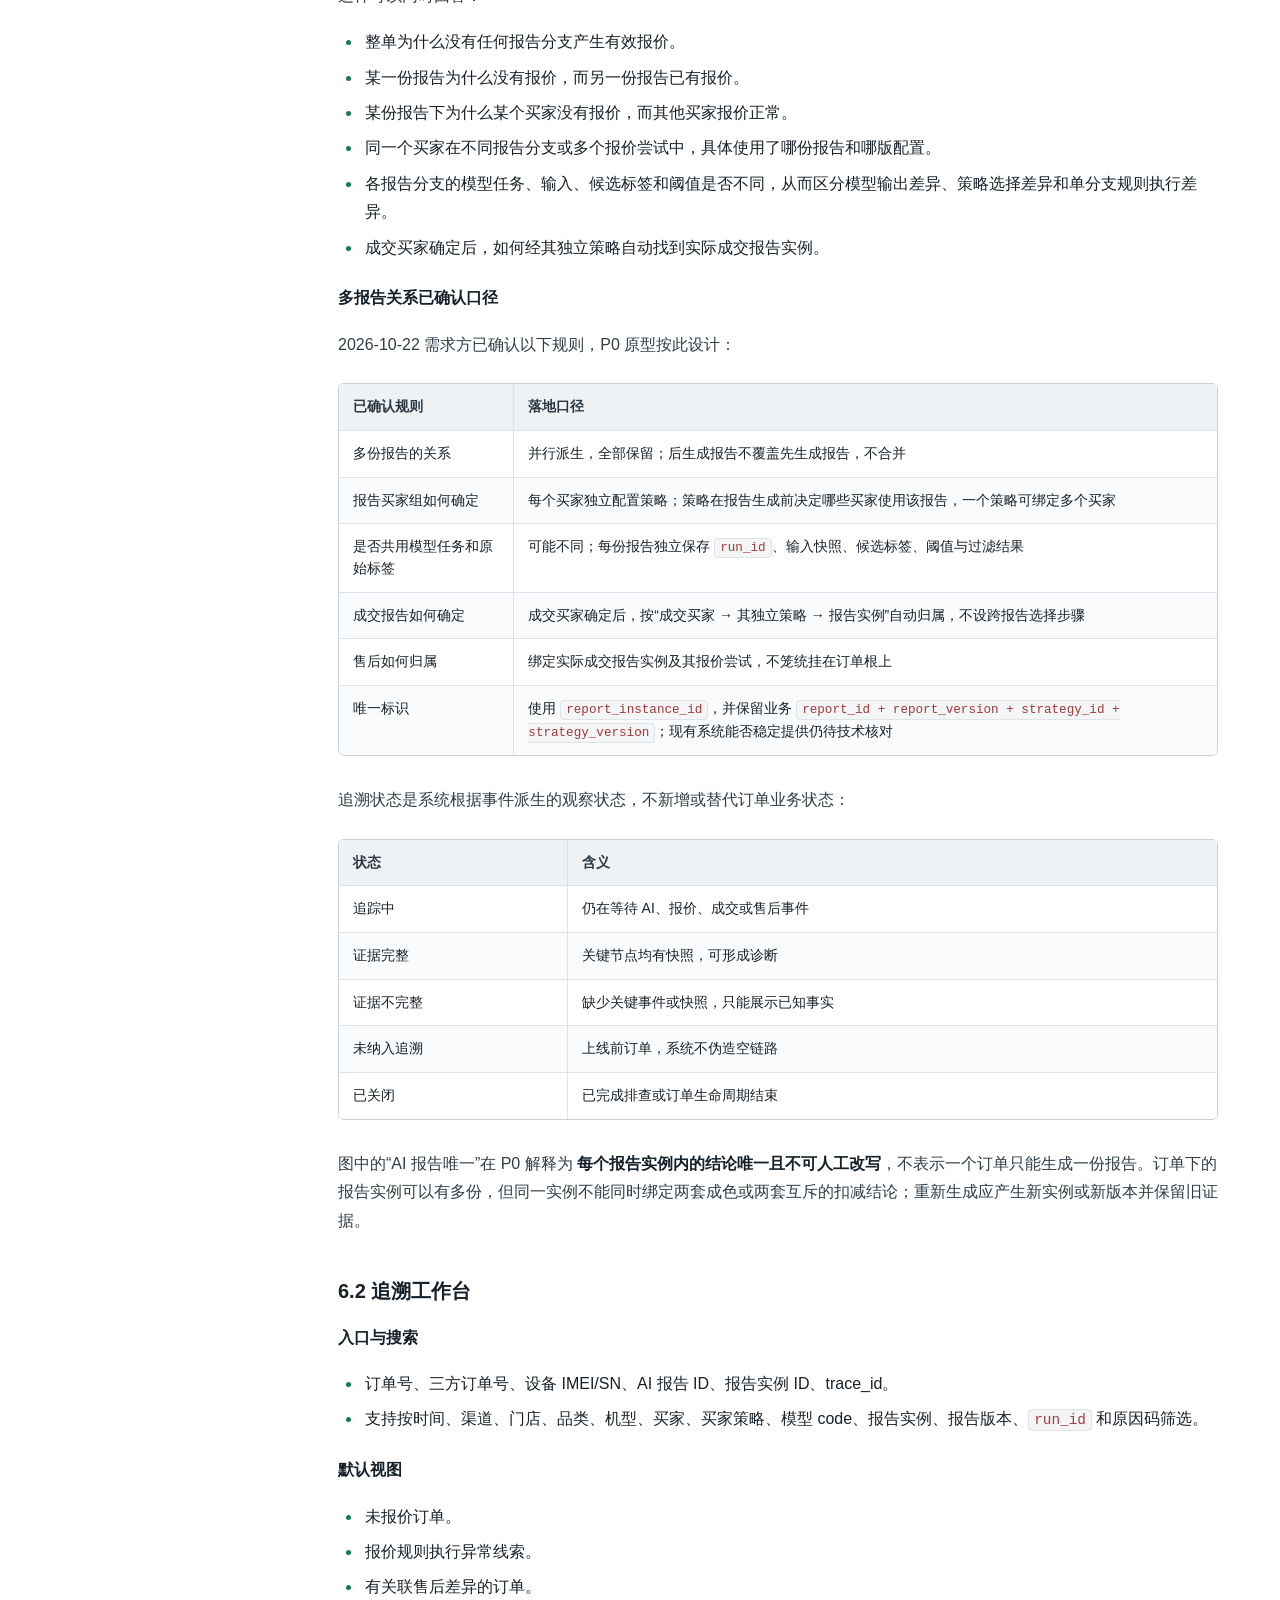
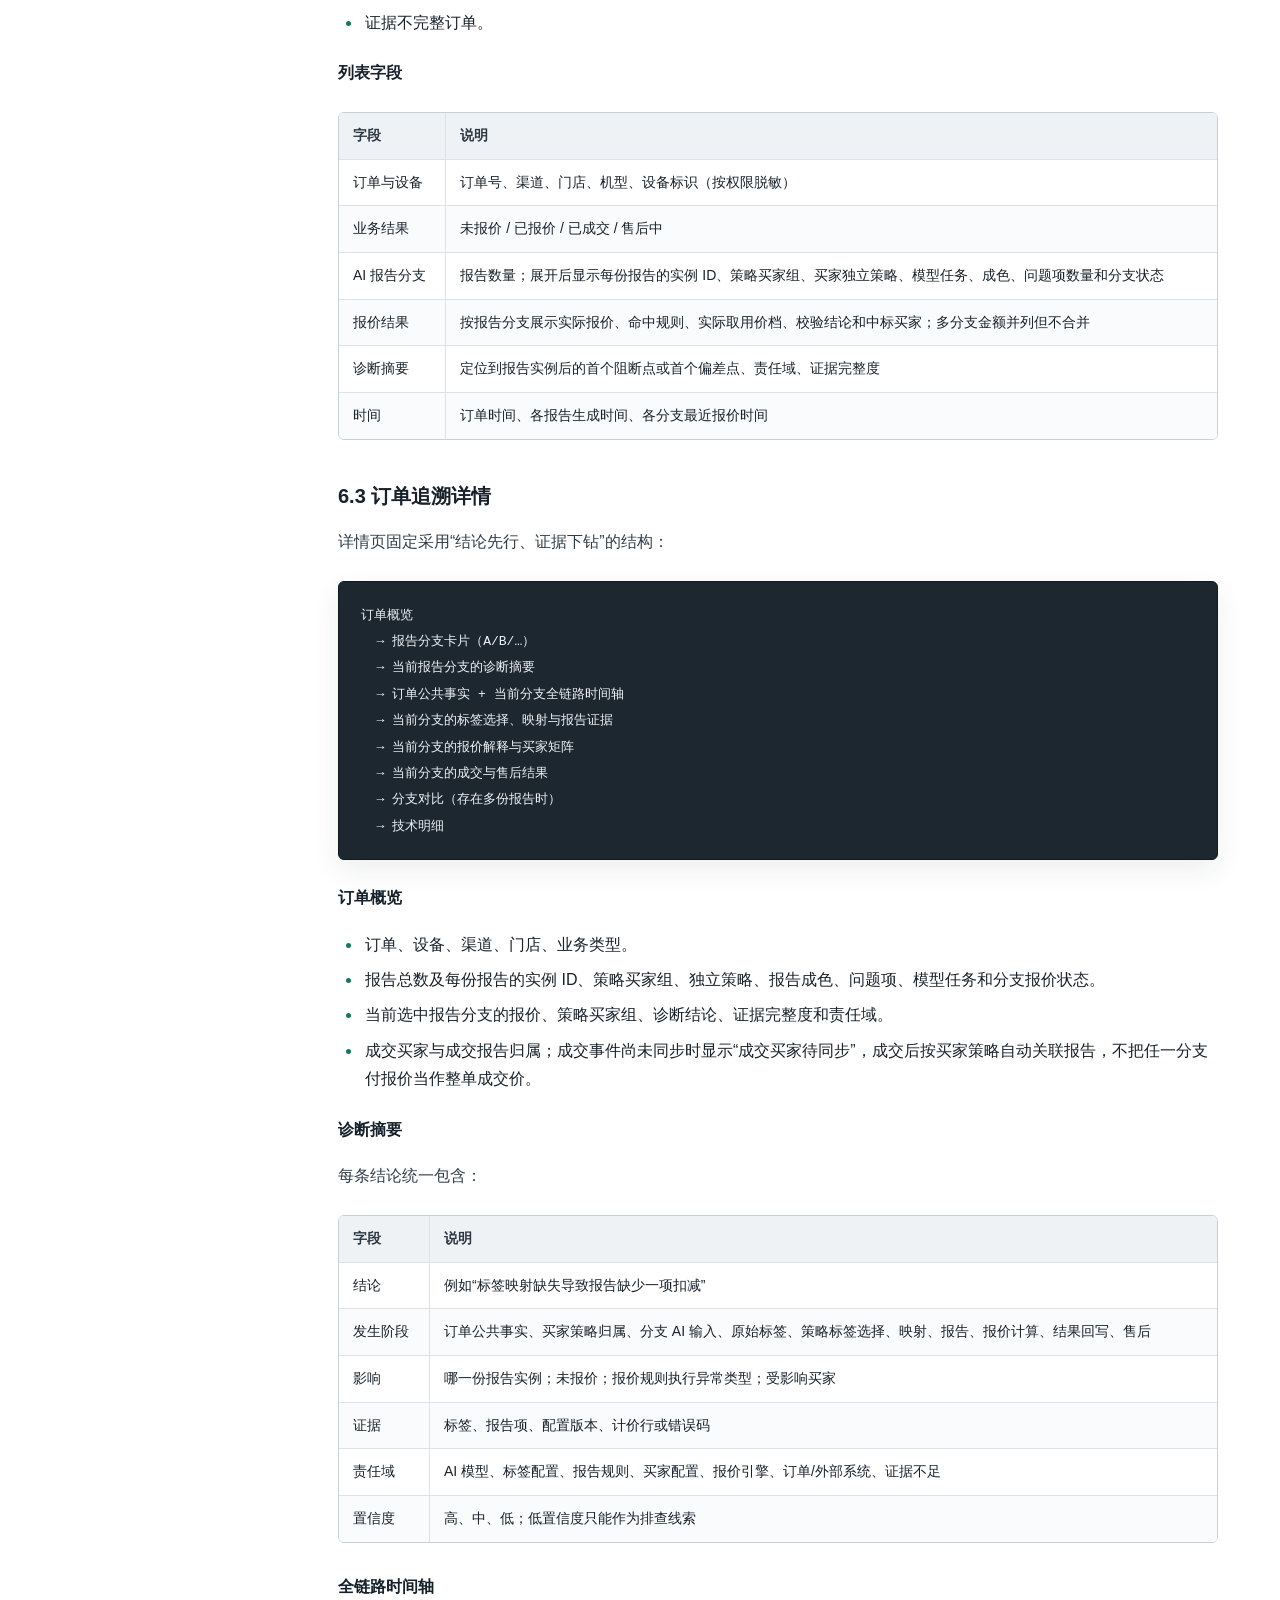
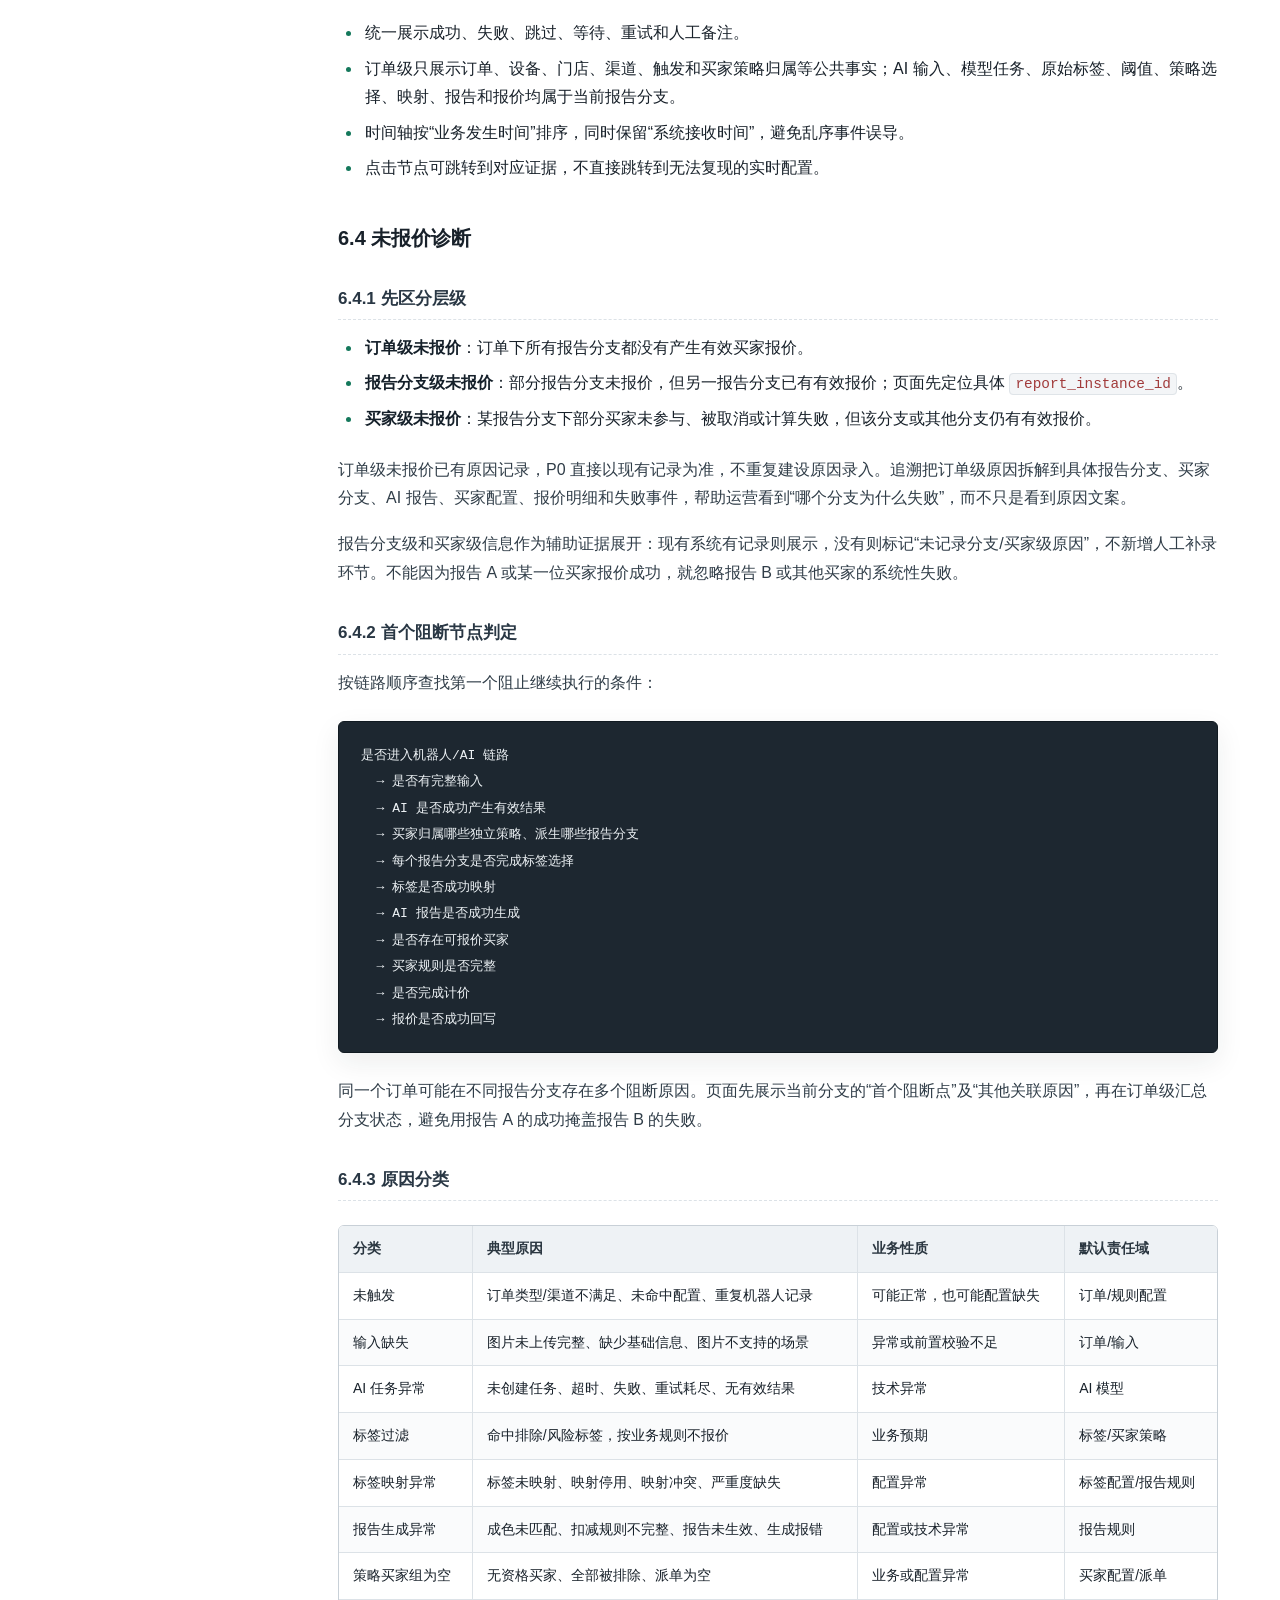
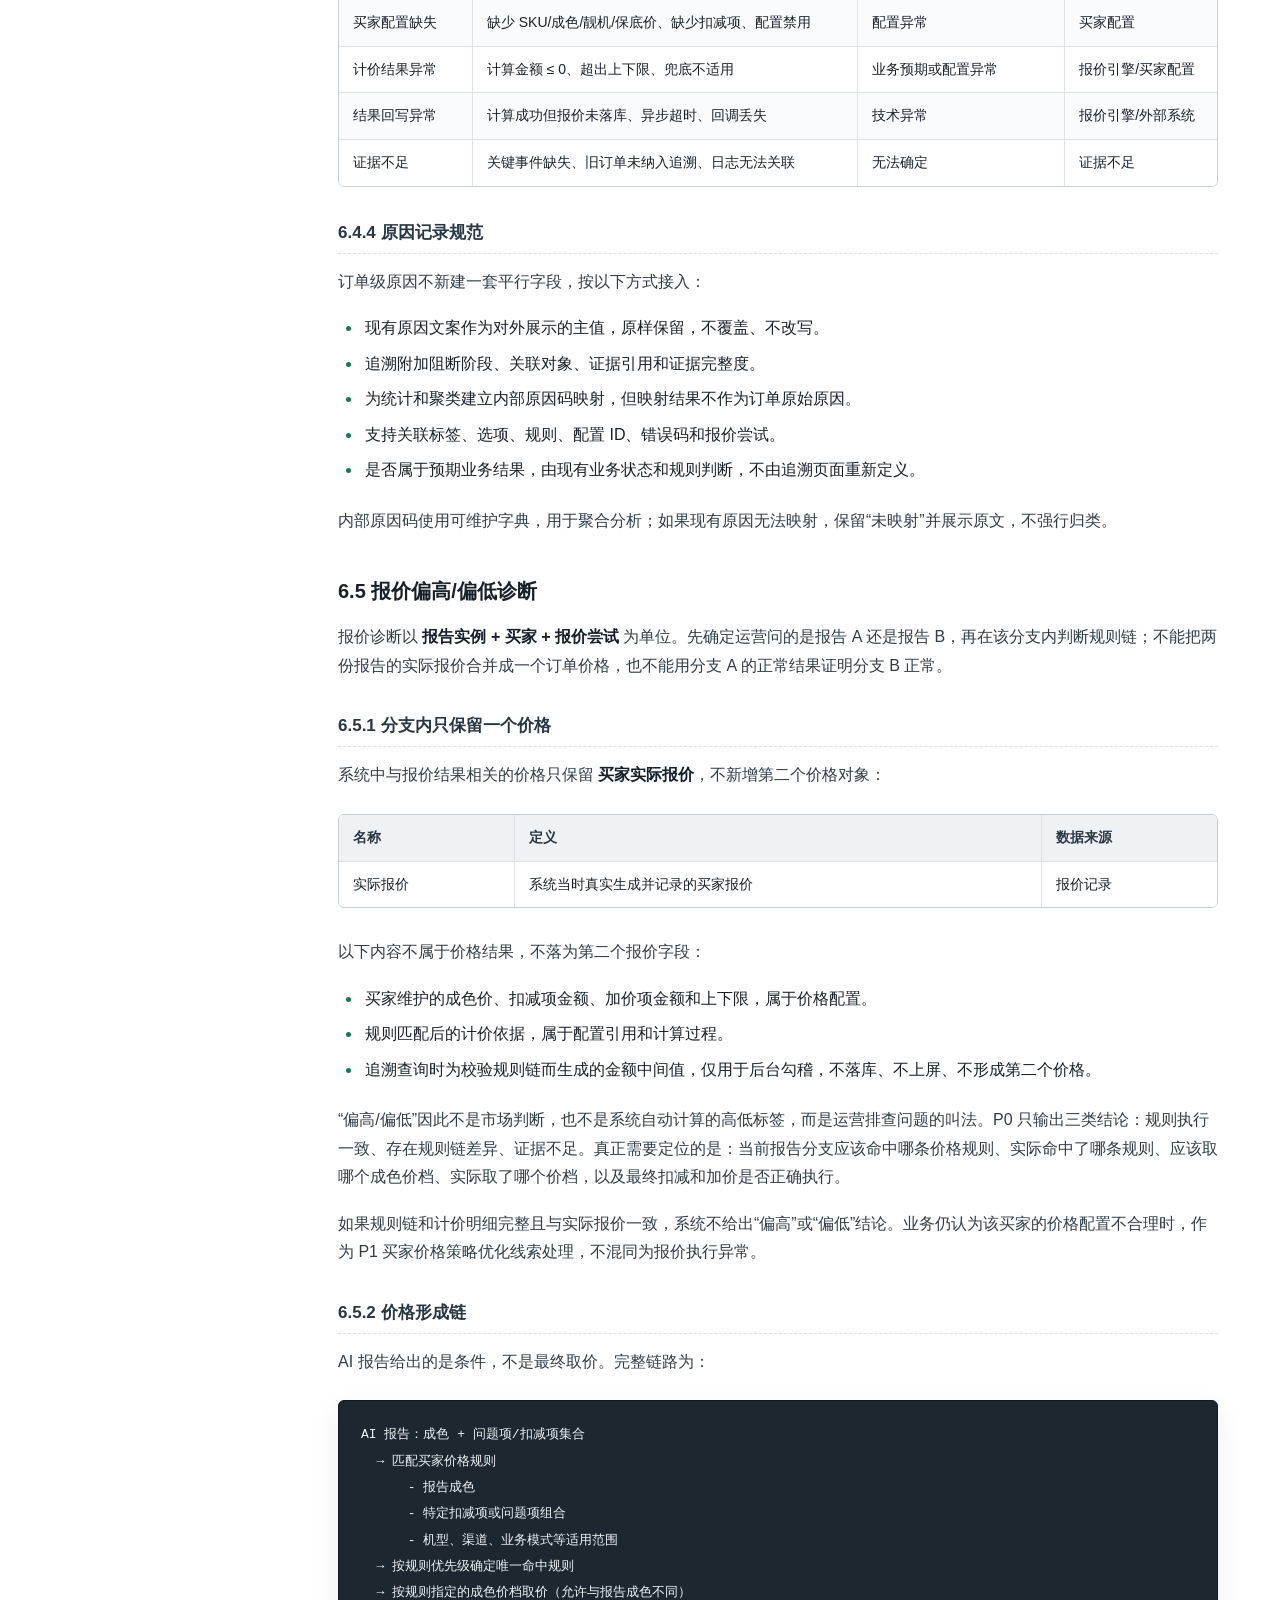
==== commit 496011e3: "fix: sync v1.2 document headers" ====
--- a/proposal/index.html
+++ b/proposal/index.html
@@ -26,7 +26,7 @@
     <div class="doc-hero-inner">
       <p class="doc-kicker">Proposal · 范围 / 唯一价格口径 / 优化延展</p>
       <h1 class="doc-title" id="doc-title">正在加载 Proposal</h1>
-      <div class="doc-meta"><span>REQ-20261021-001</span><span>v0.9</span><span>Gate 1 已通过</span><span>Gate 2 方案评审中</span><span>2026-10-21</span></div>
+      <div class="doc-meta"><span>REQ-20261021-001</span><span>v1.2</span><span>Gate 1 已通过</span><span>Gate 2 方案评审中</span><span>2026-10-22</span></div>
     </div>
   </section>
   <main class="doc-layout">
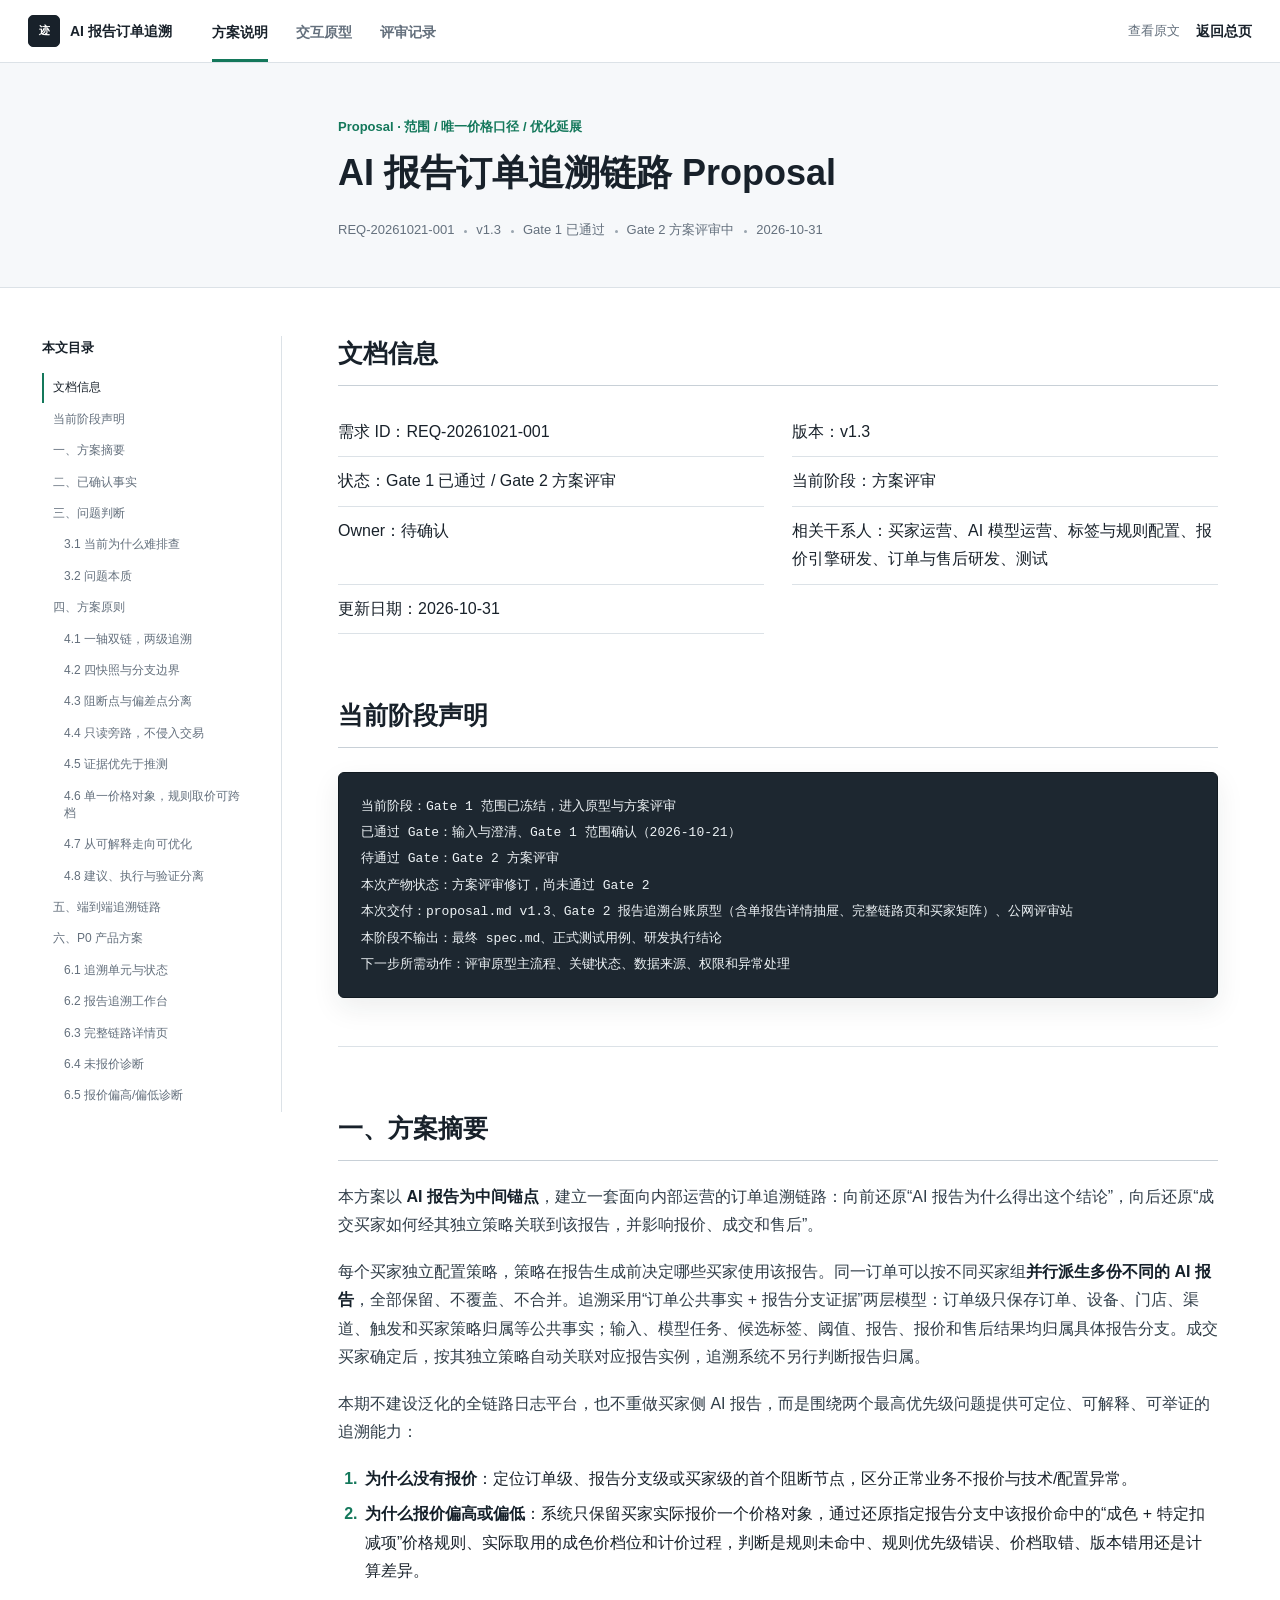
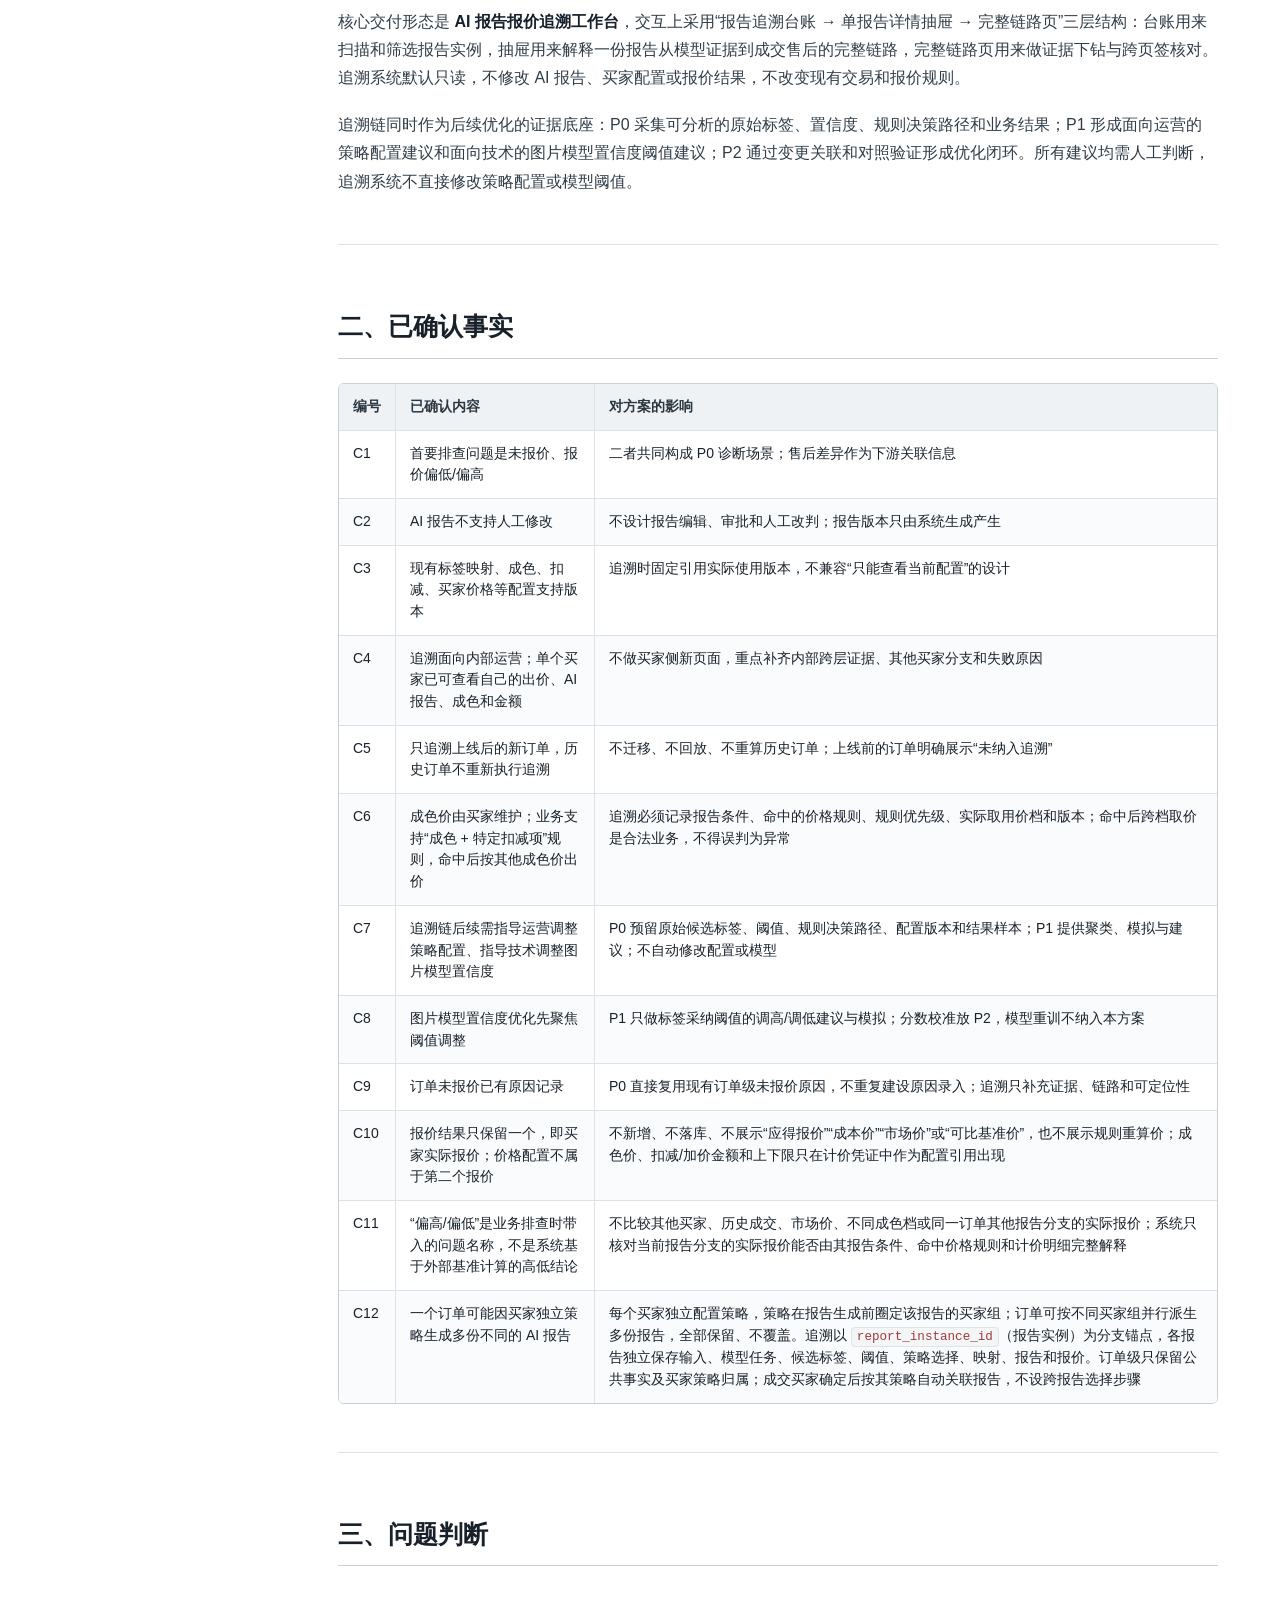
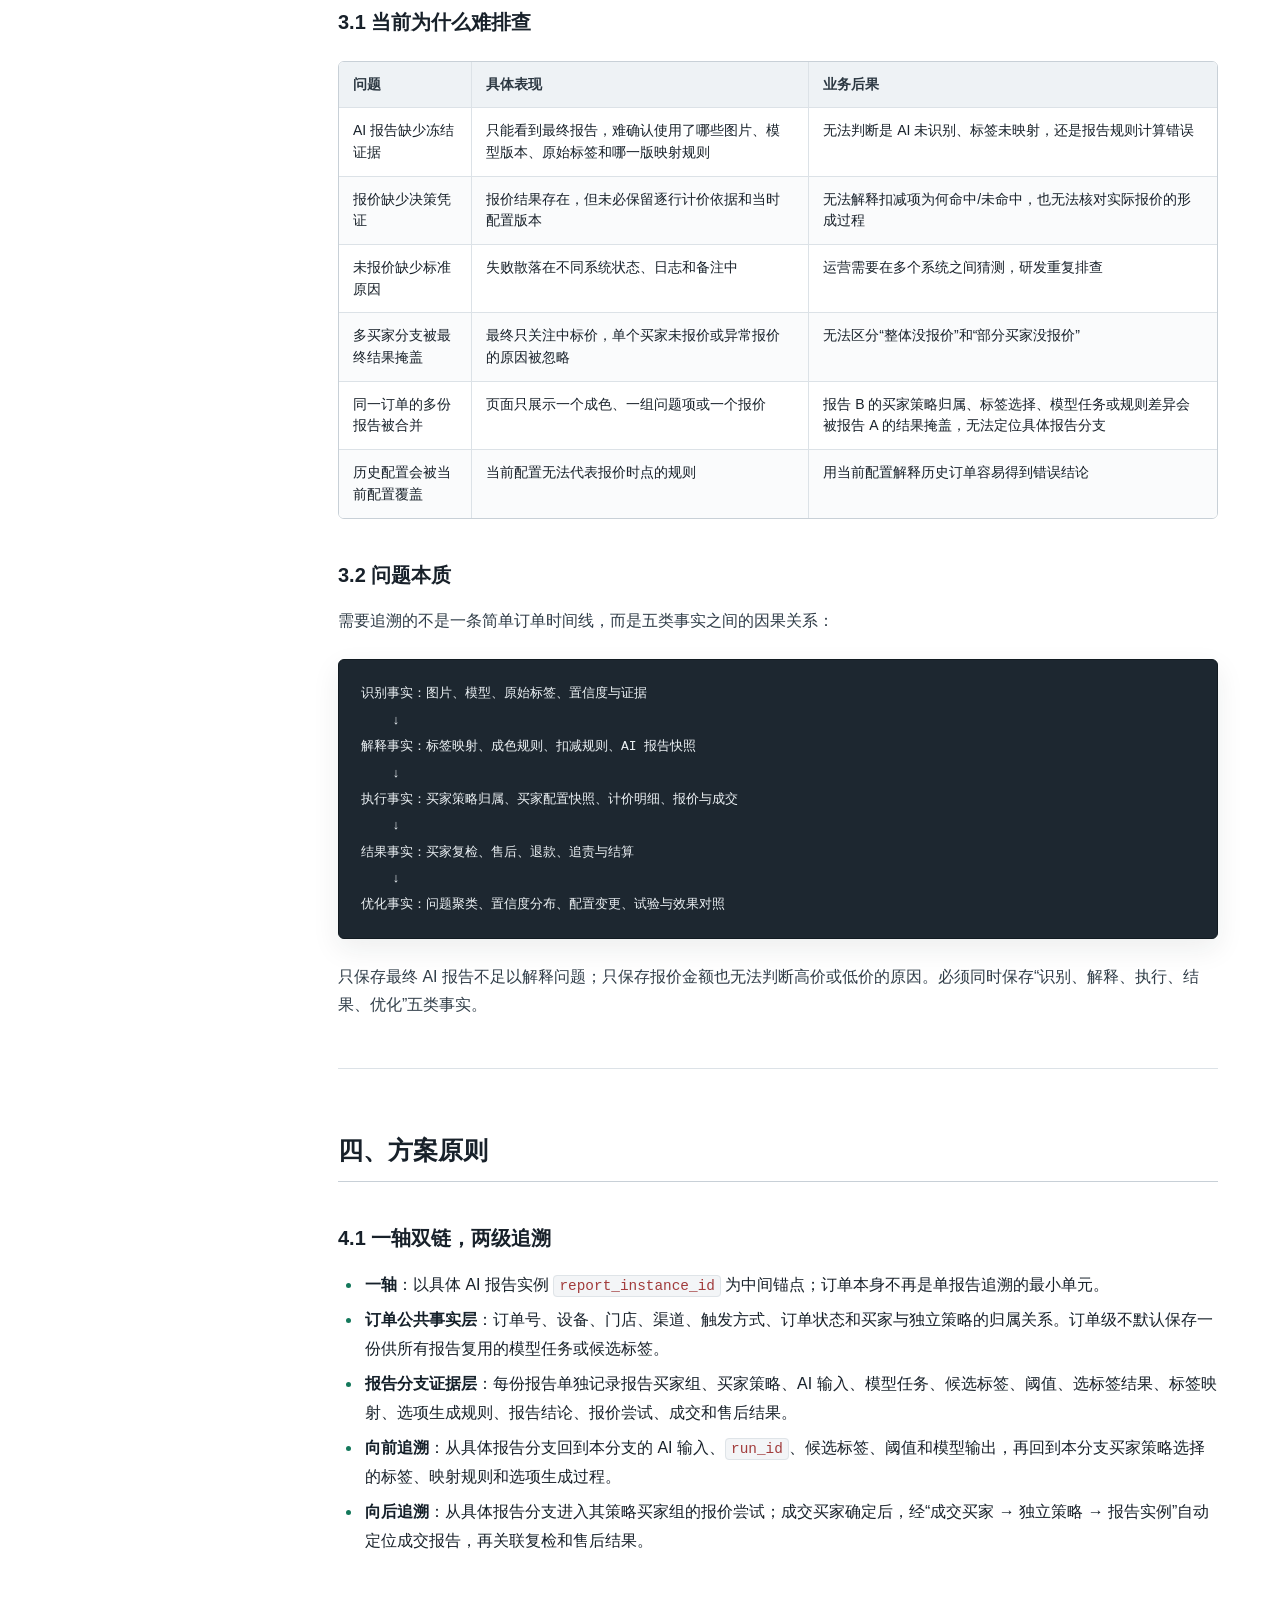
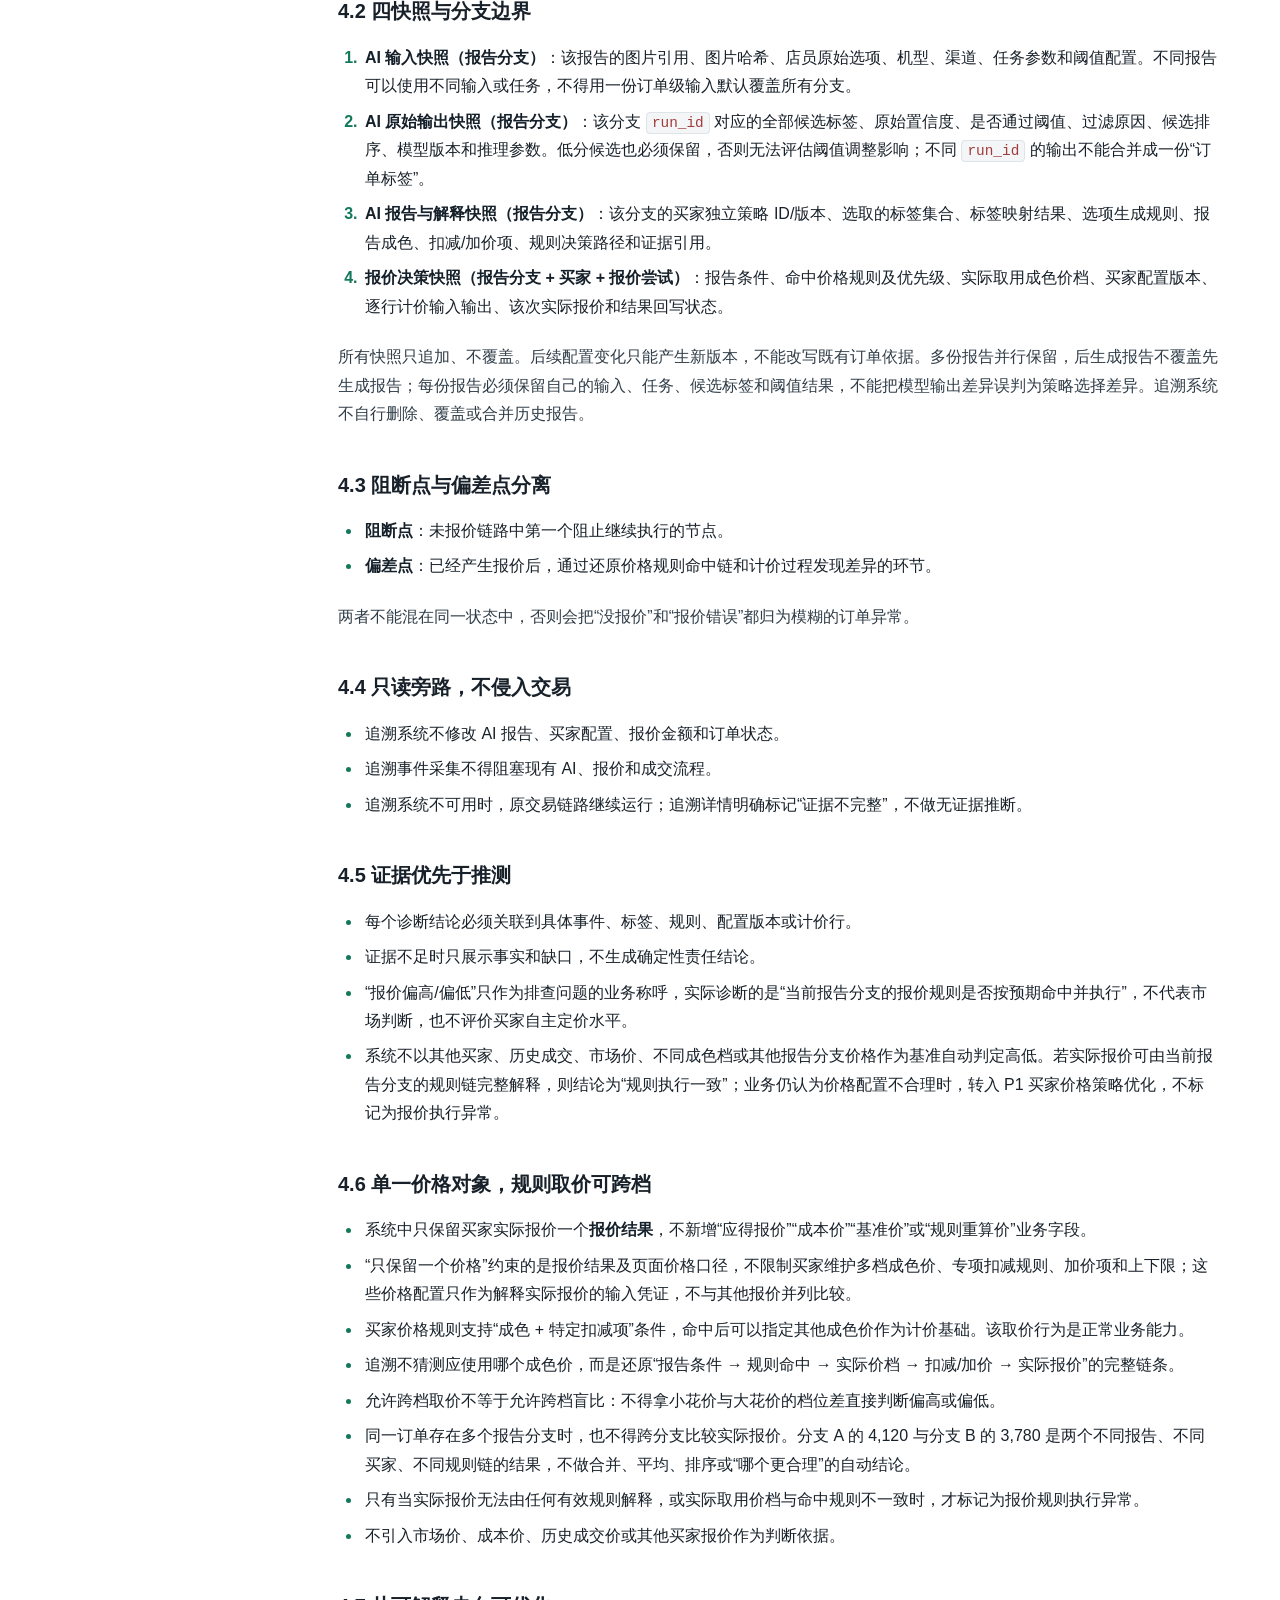
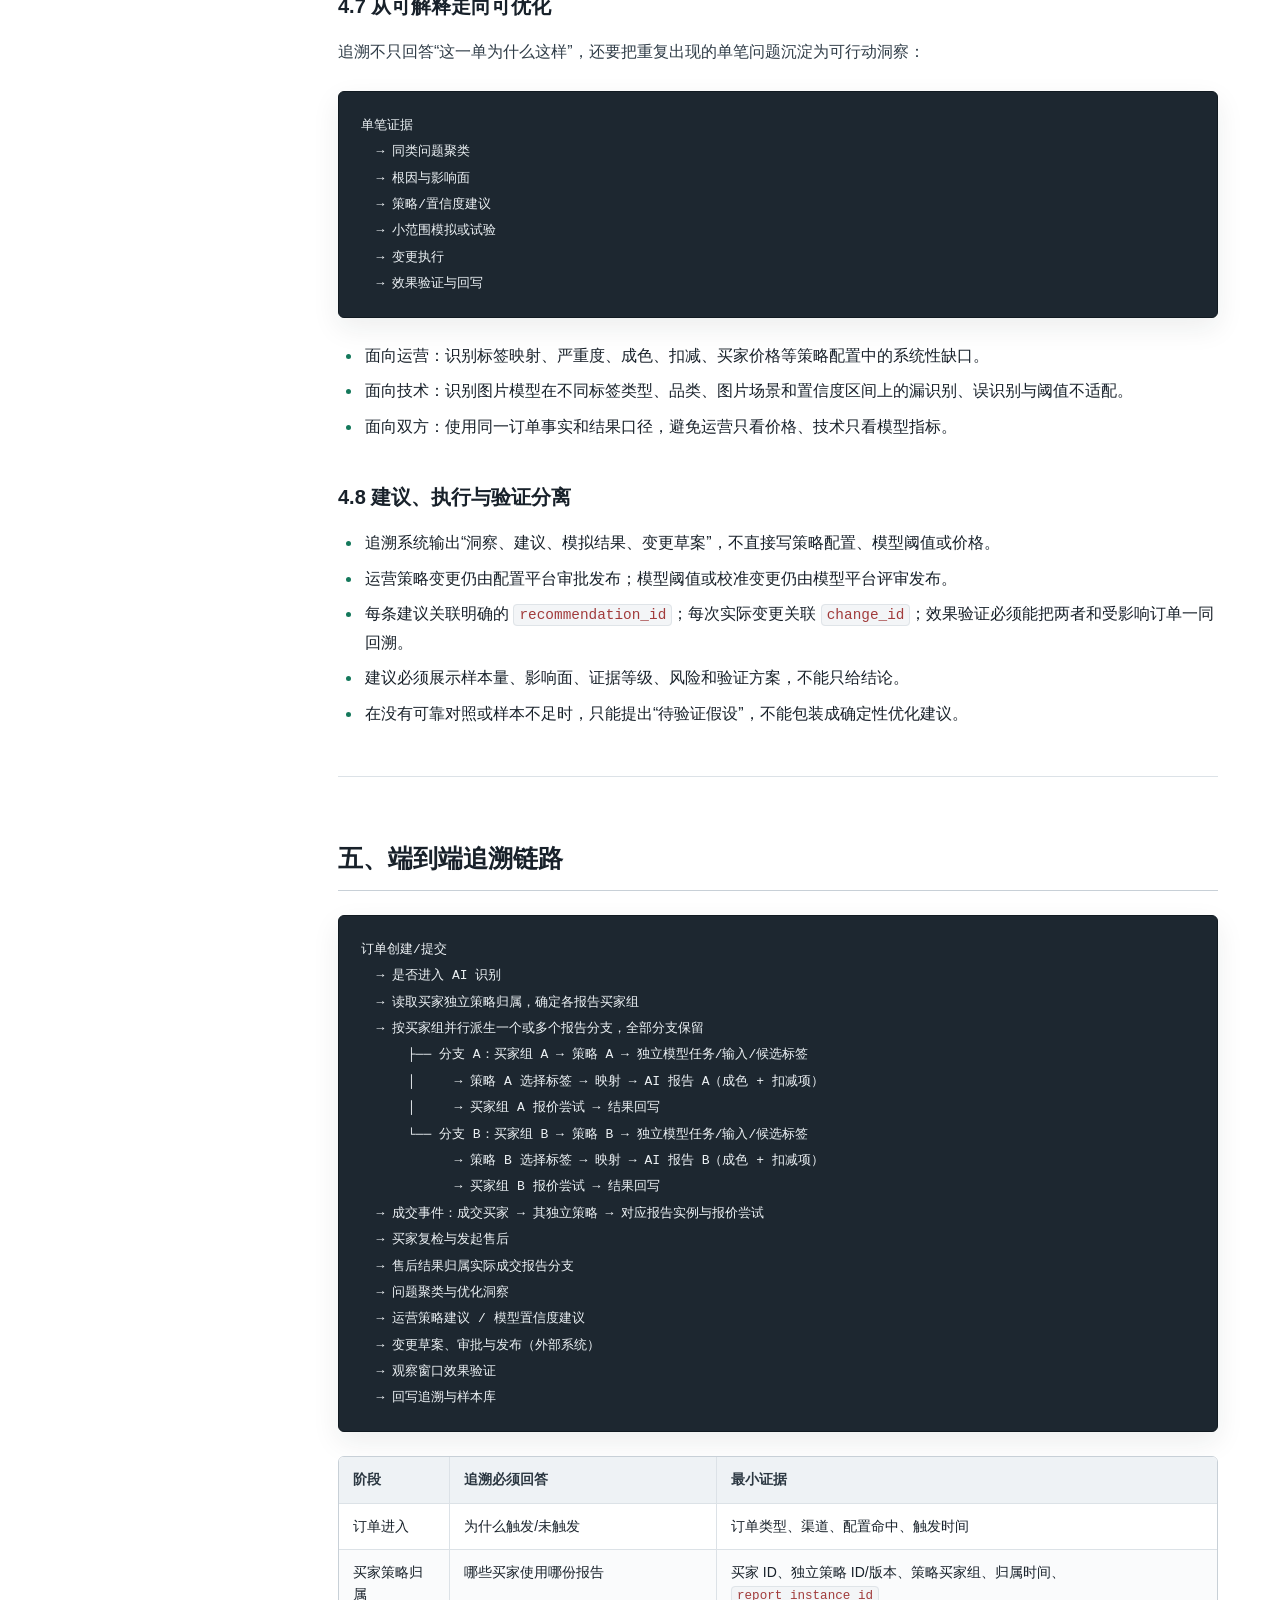
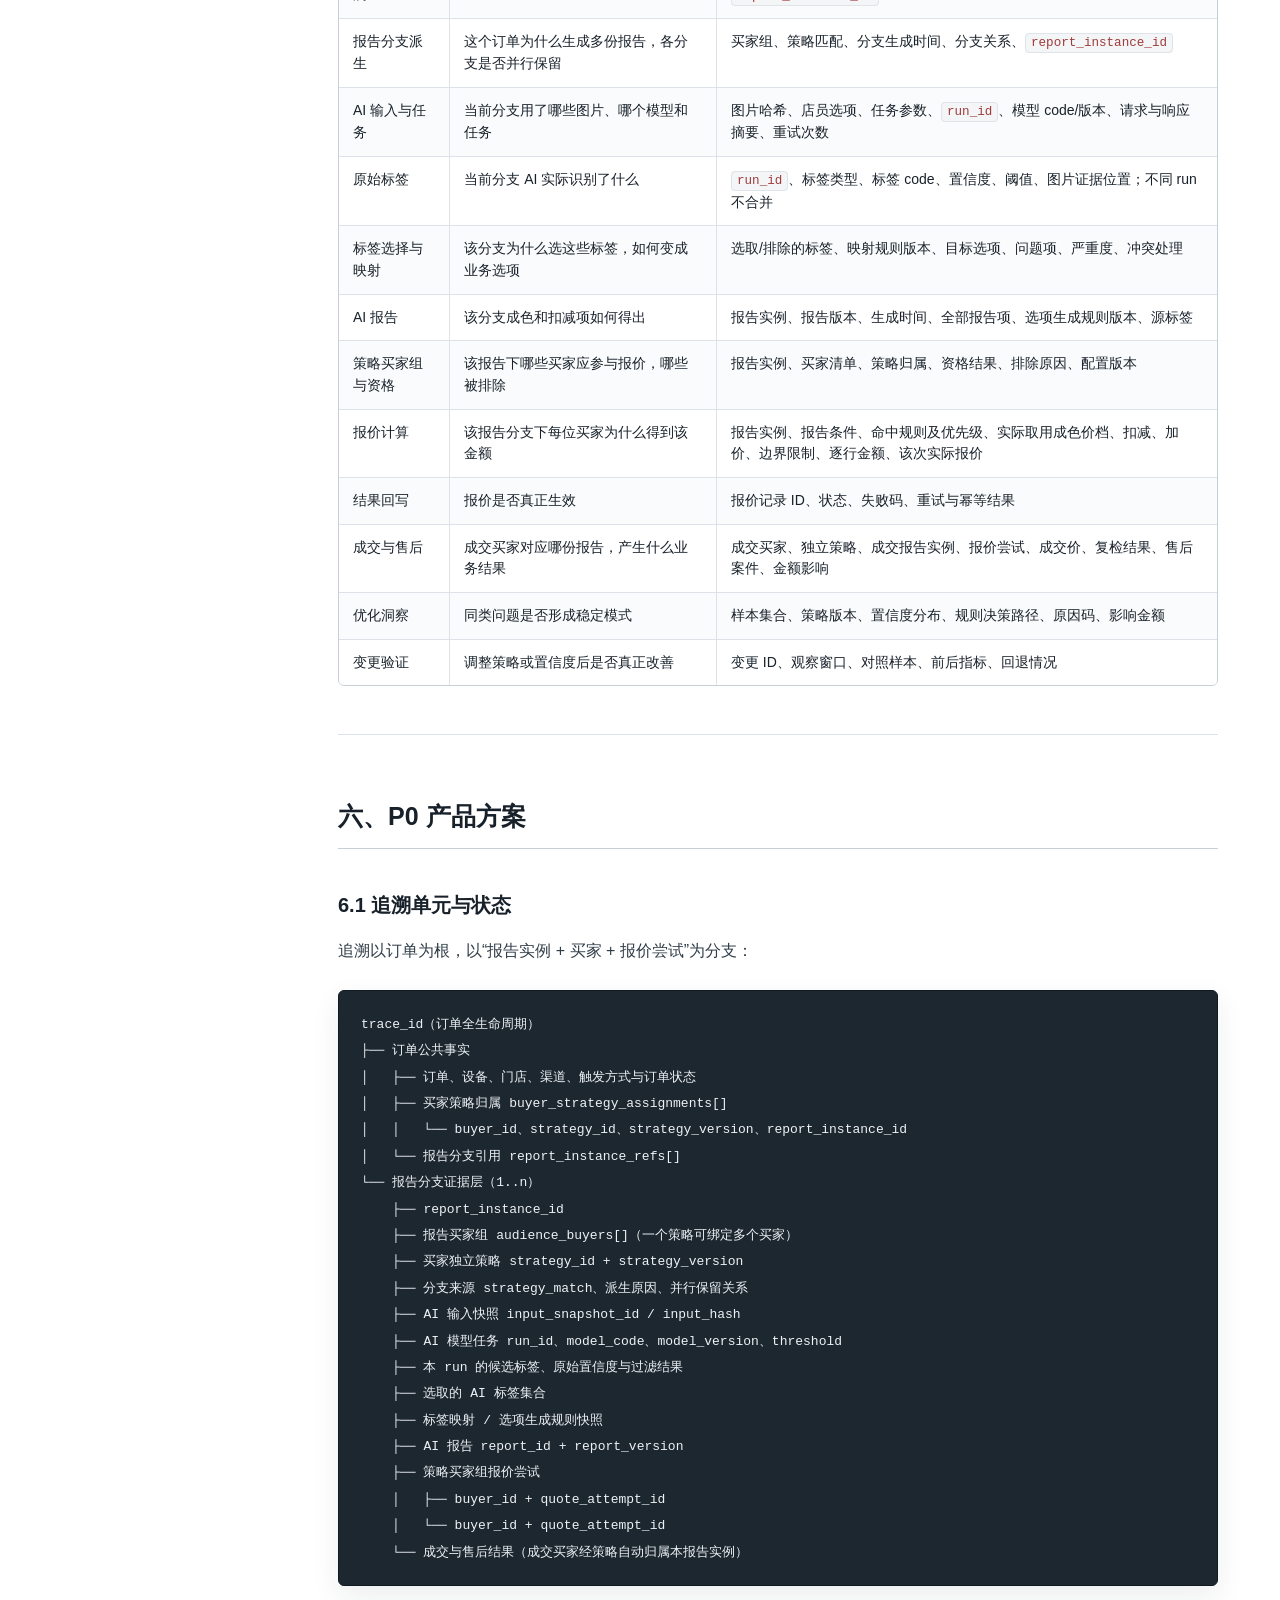
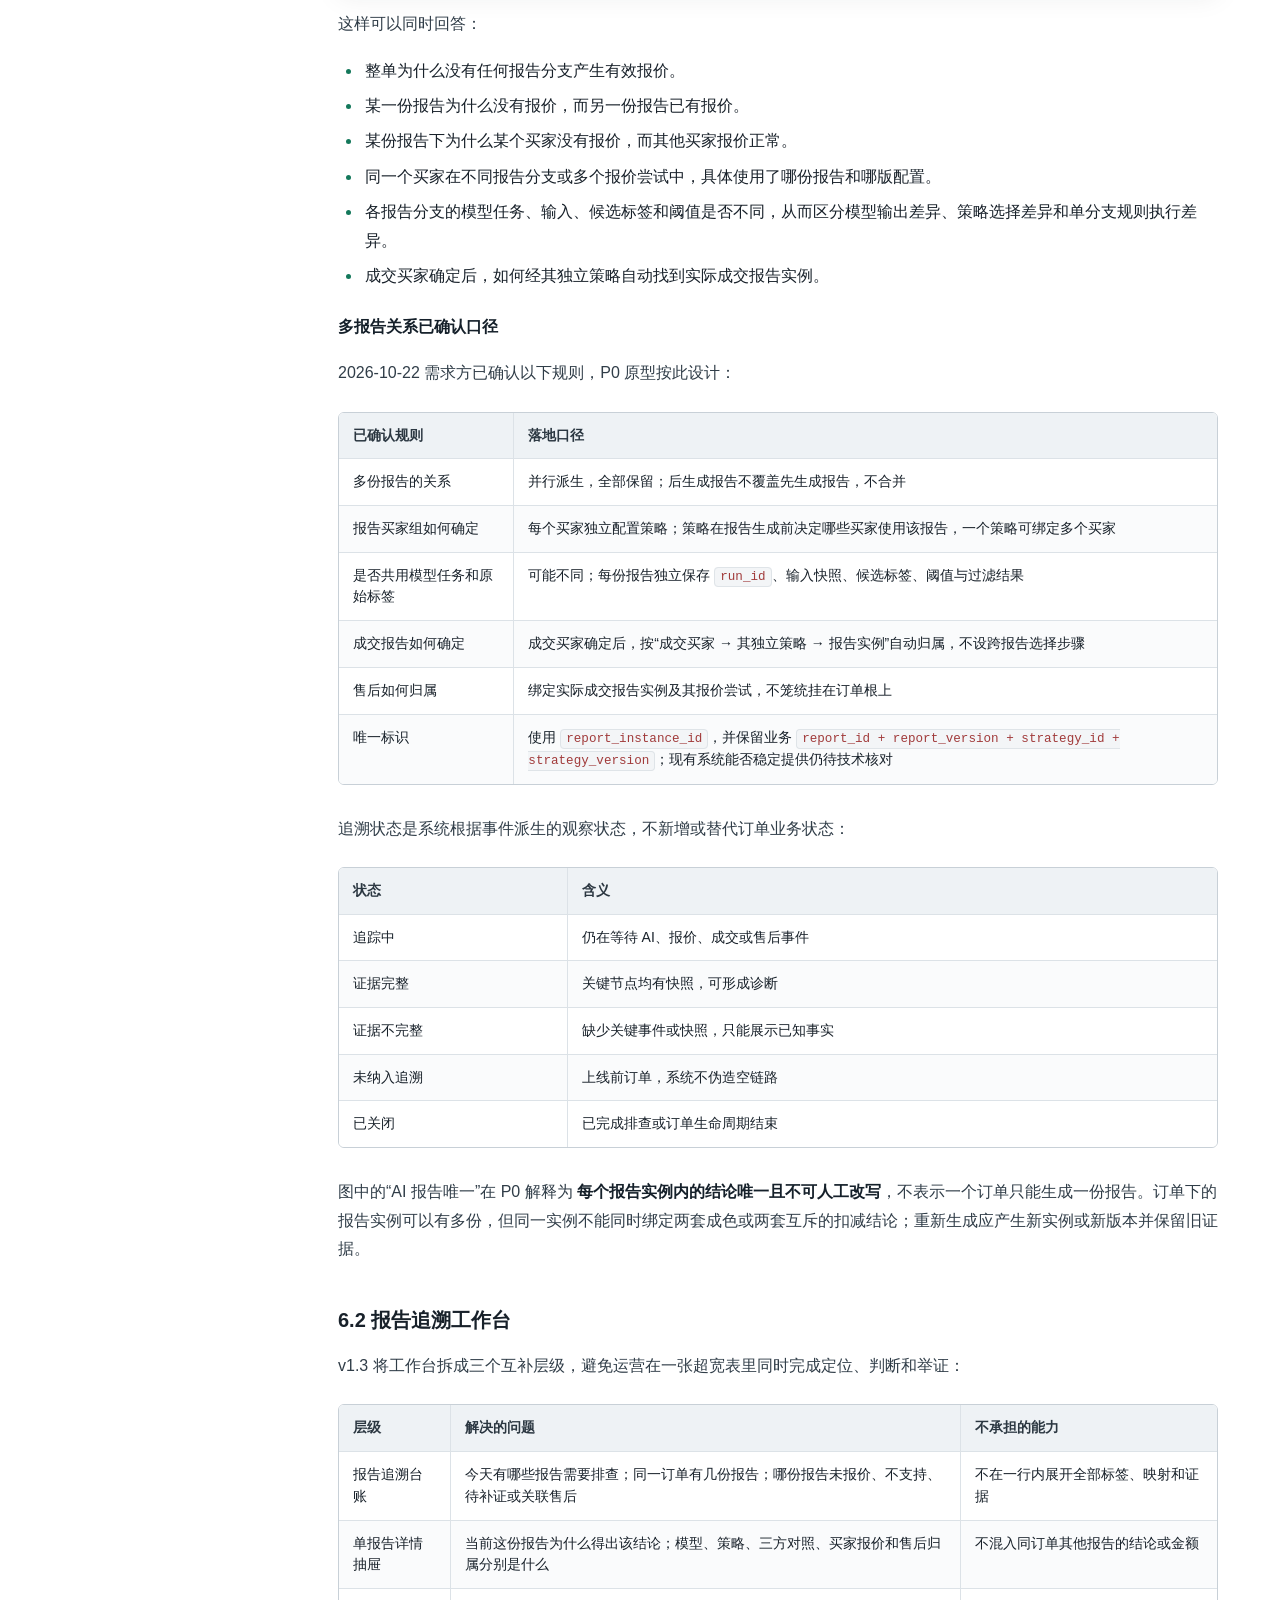
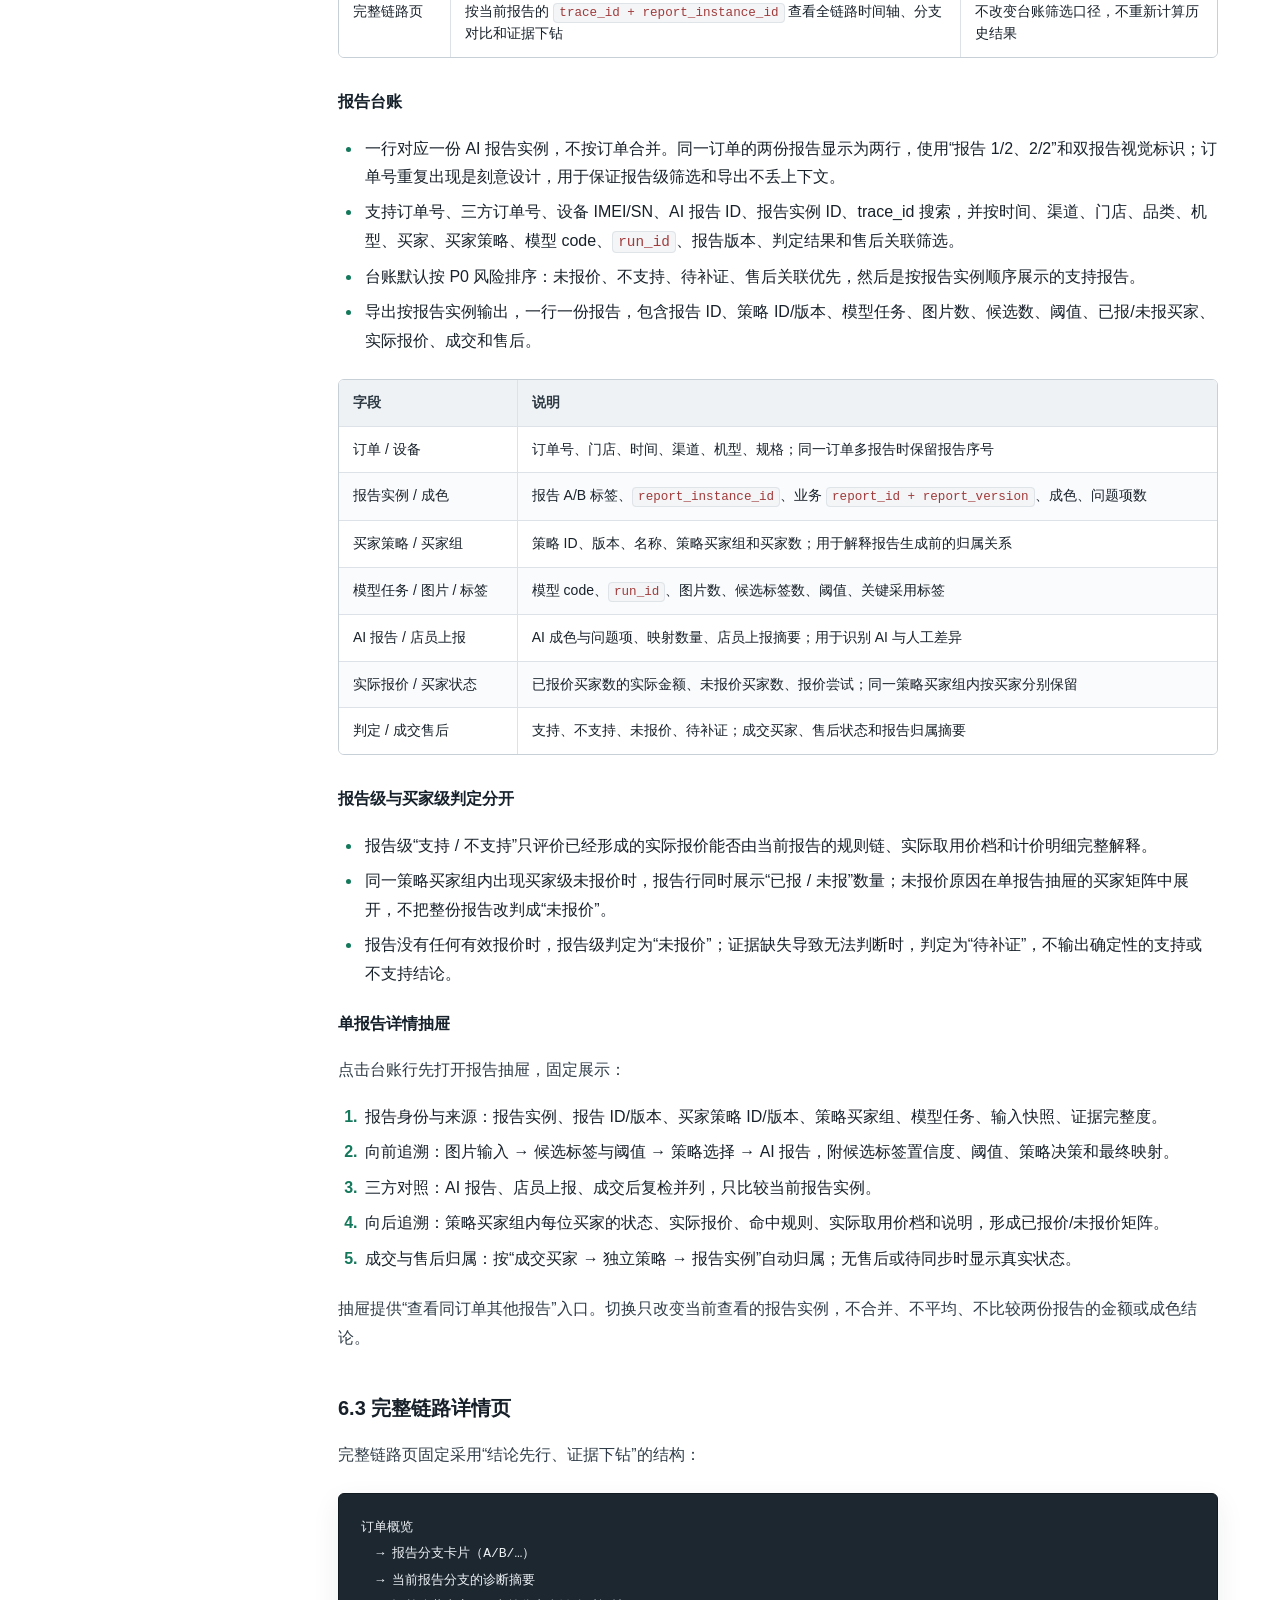
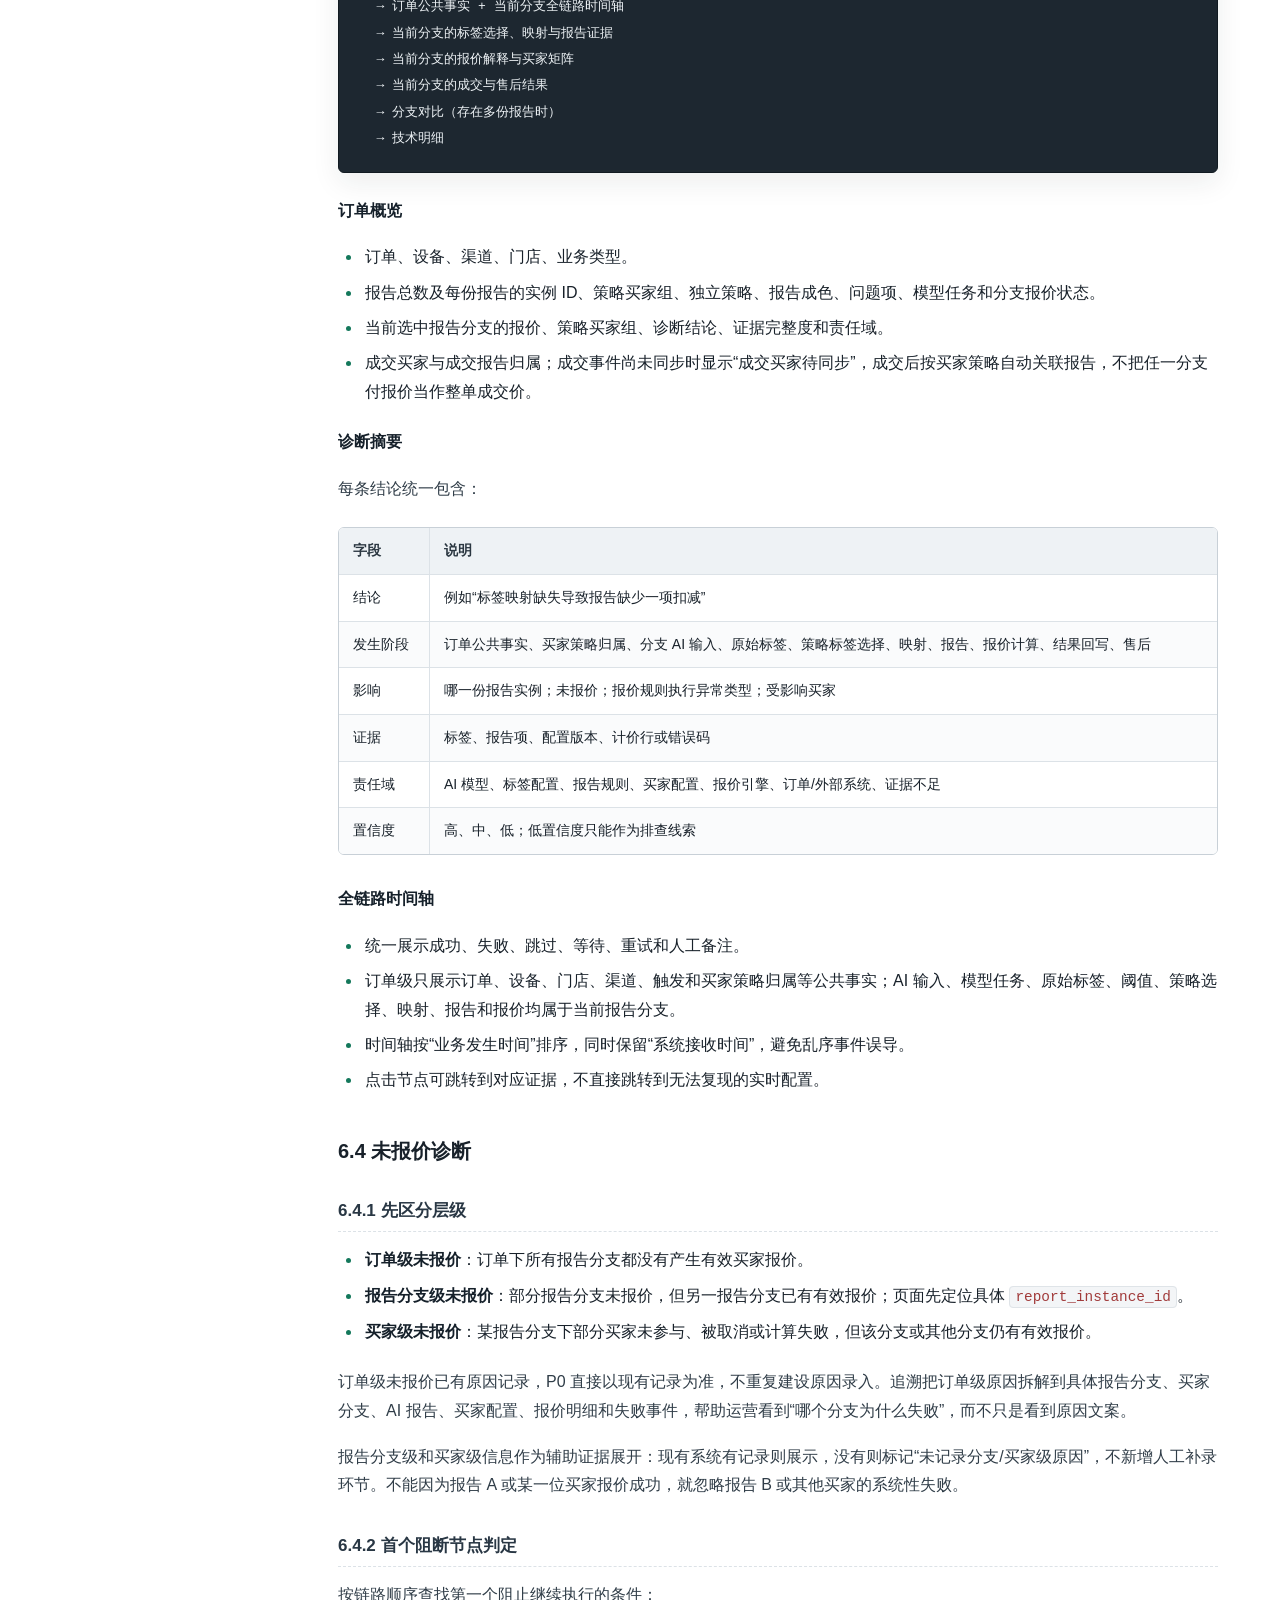
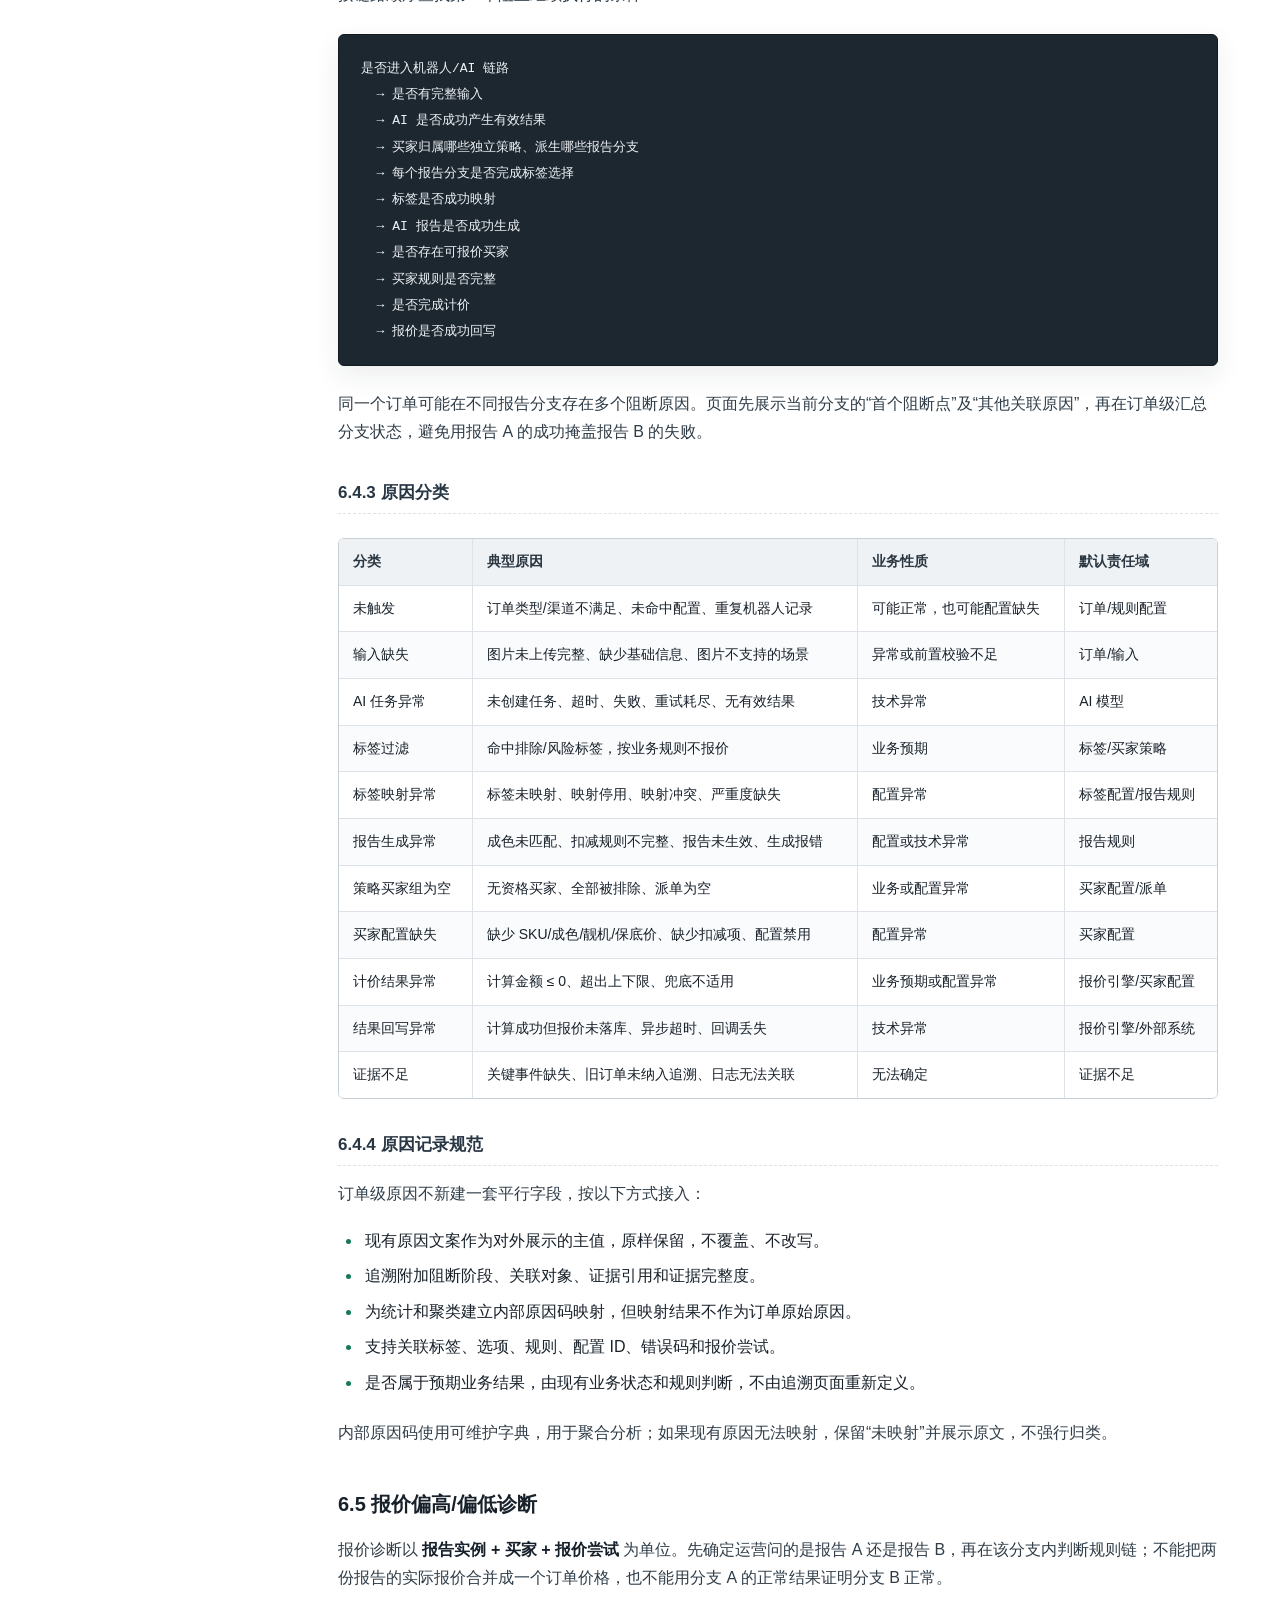
==== commit 6faf2642: "feat: add report ledger trace view v1.3" ====
--- a/proposal/index.html
+++ b/proposal/index.html
@@ -26,7 +26,7 @@
     <div class="doc-hero-inner">
       <p class="doc-kicker">Proposal · 范围 / 唯一价格口径 / 优化延展</p>
       <h1 class="doc-title" id="doc-title">正在加载 Proposal</h1>
-      <div class="doc-meta"><span>REQ-20261021-001</span><span>v1.2</span><span>Gate 1 已通过</span><span>Gate 2 方案评审中</span><span>2026-10-22</span></div>
+      <div class="doc-meta"><span>REQ-20261021-001</span><span>v1.3</span><span>Gate 1 已通过</span><span>Gate 2 方案评审中</span><span>2026-10-31</span></div>
     </div>
   </section>
   <main class="doc-layout">
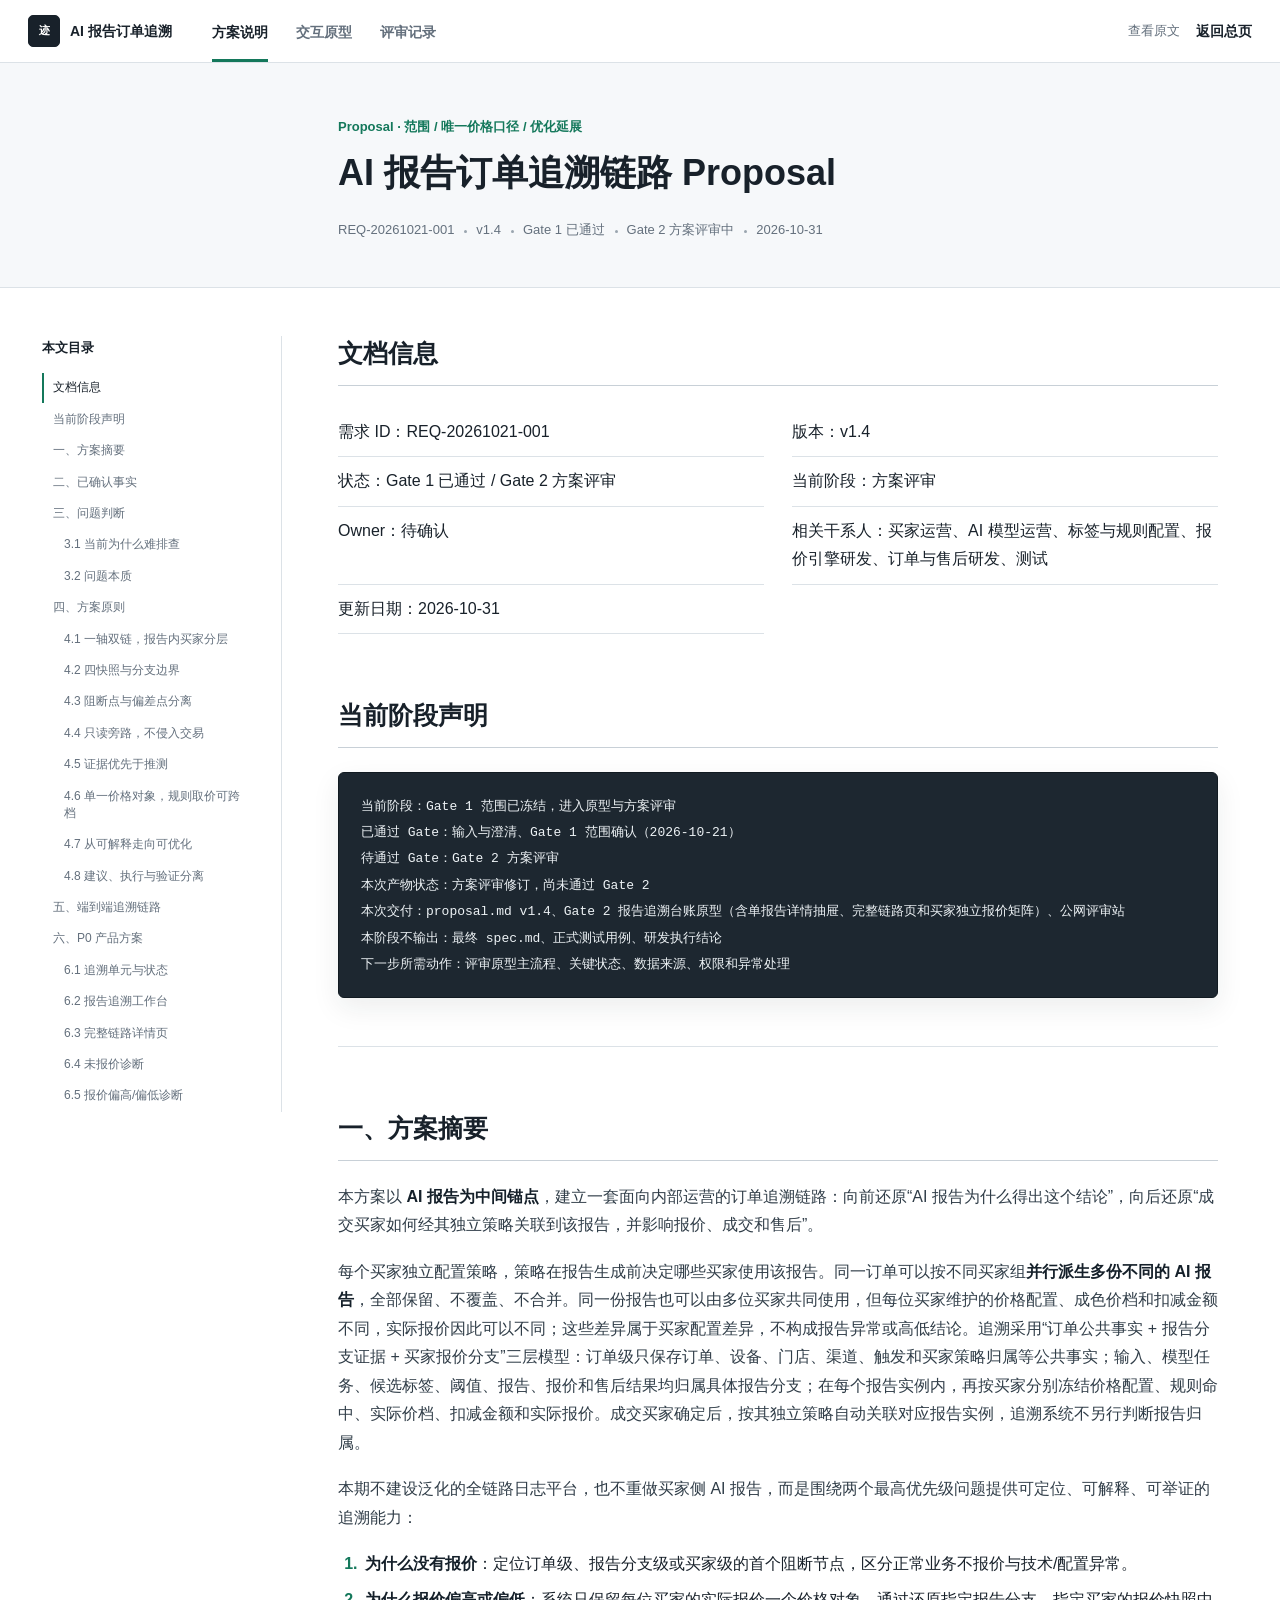
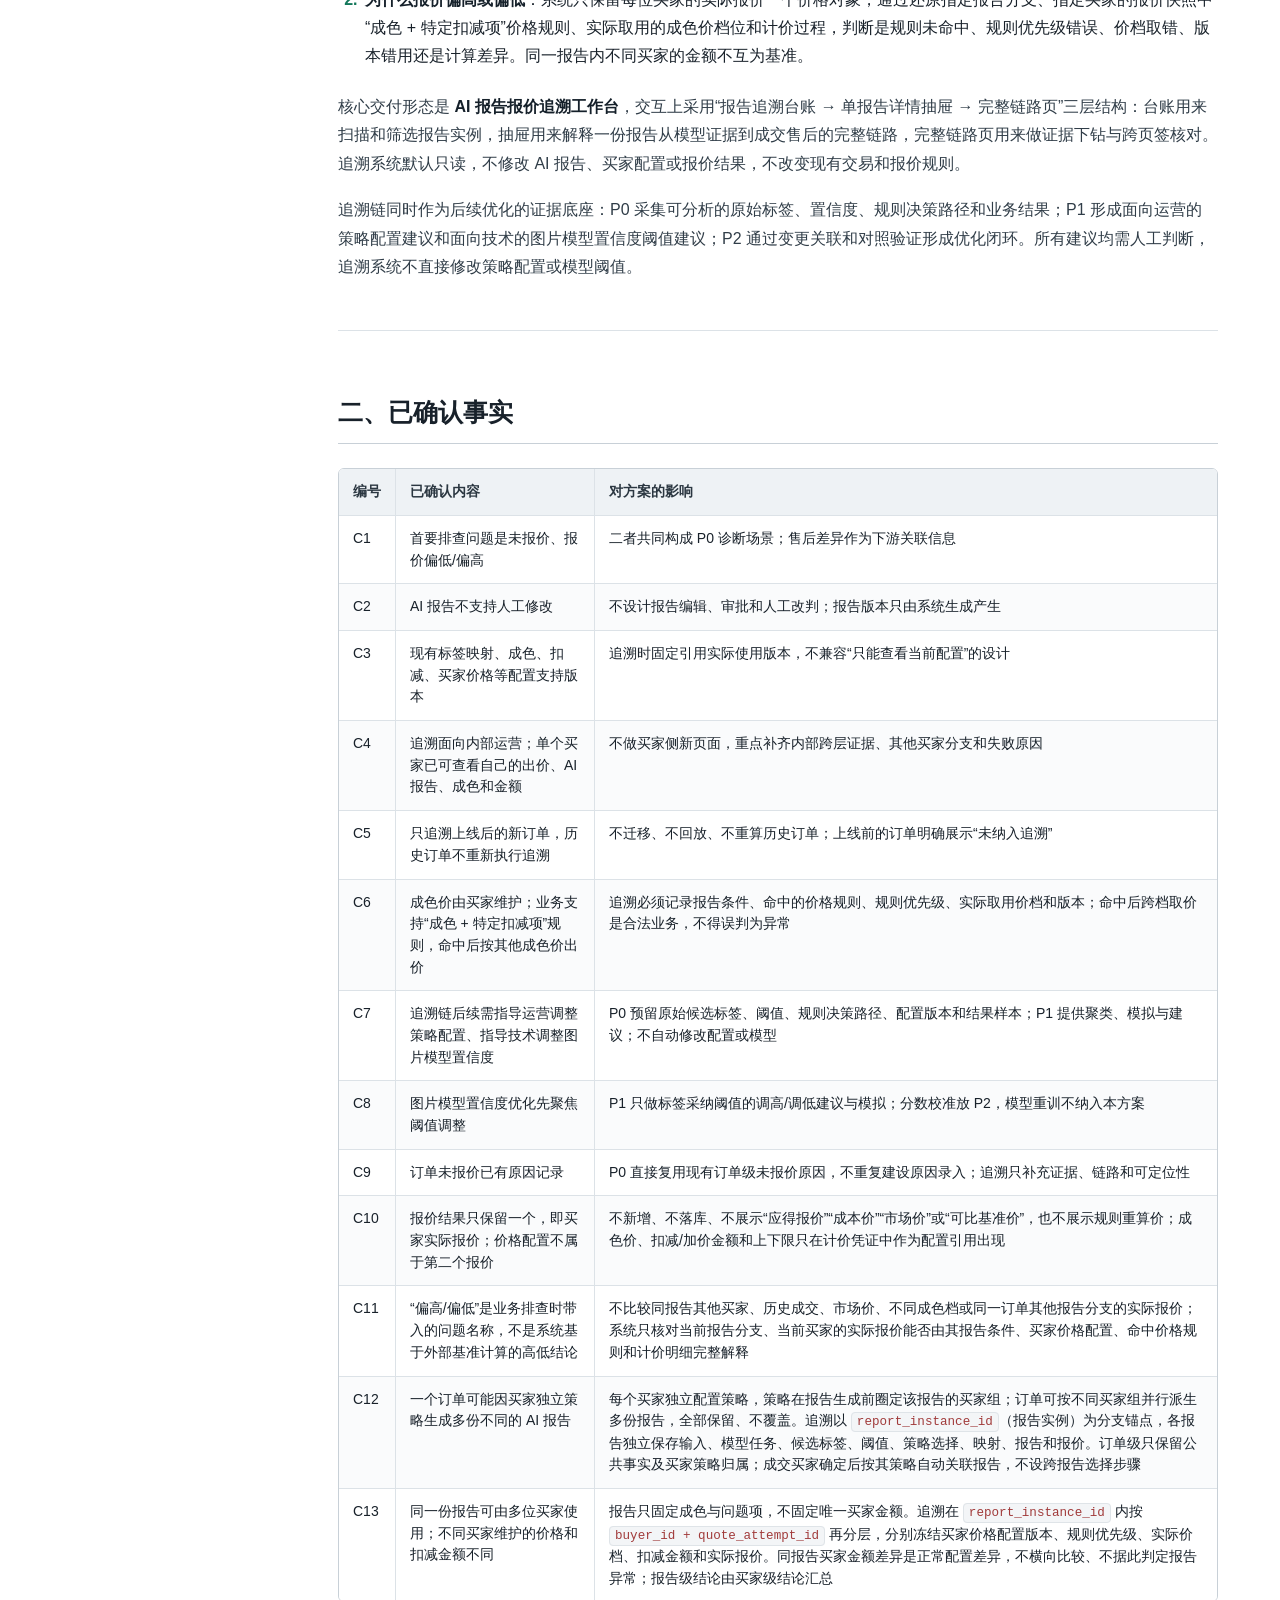
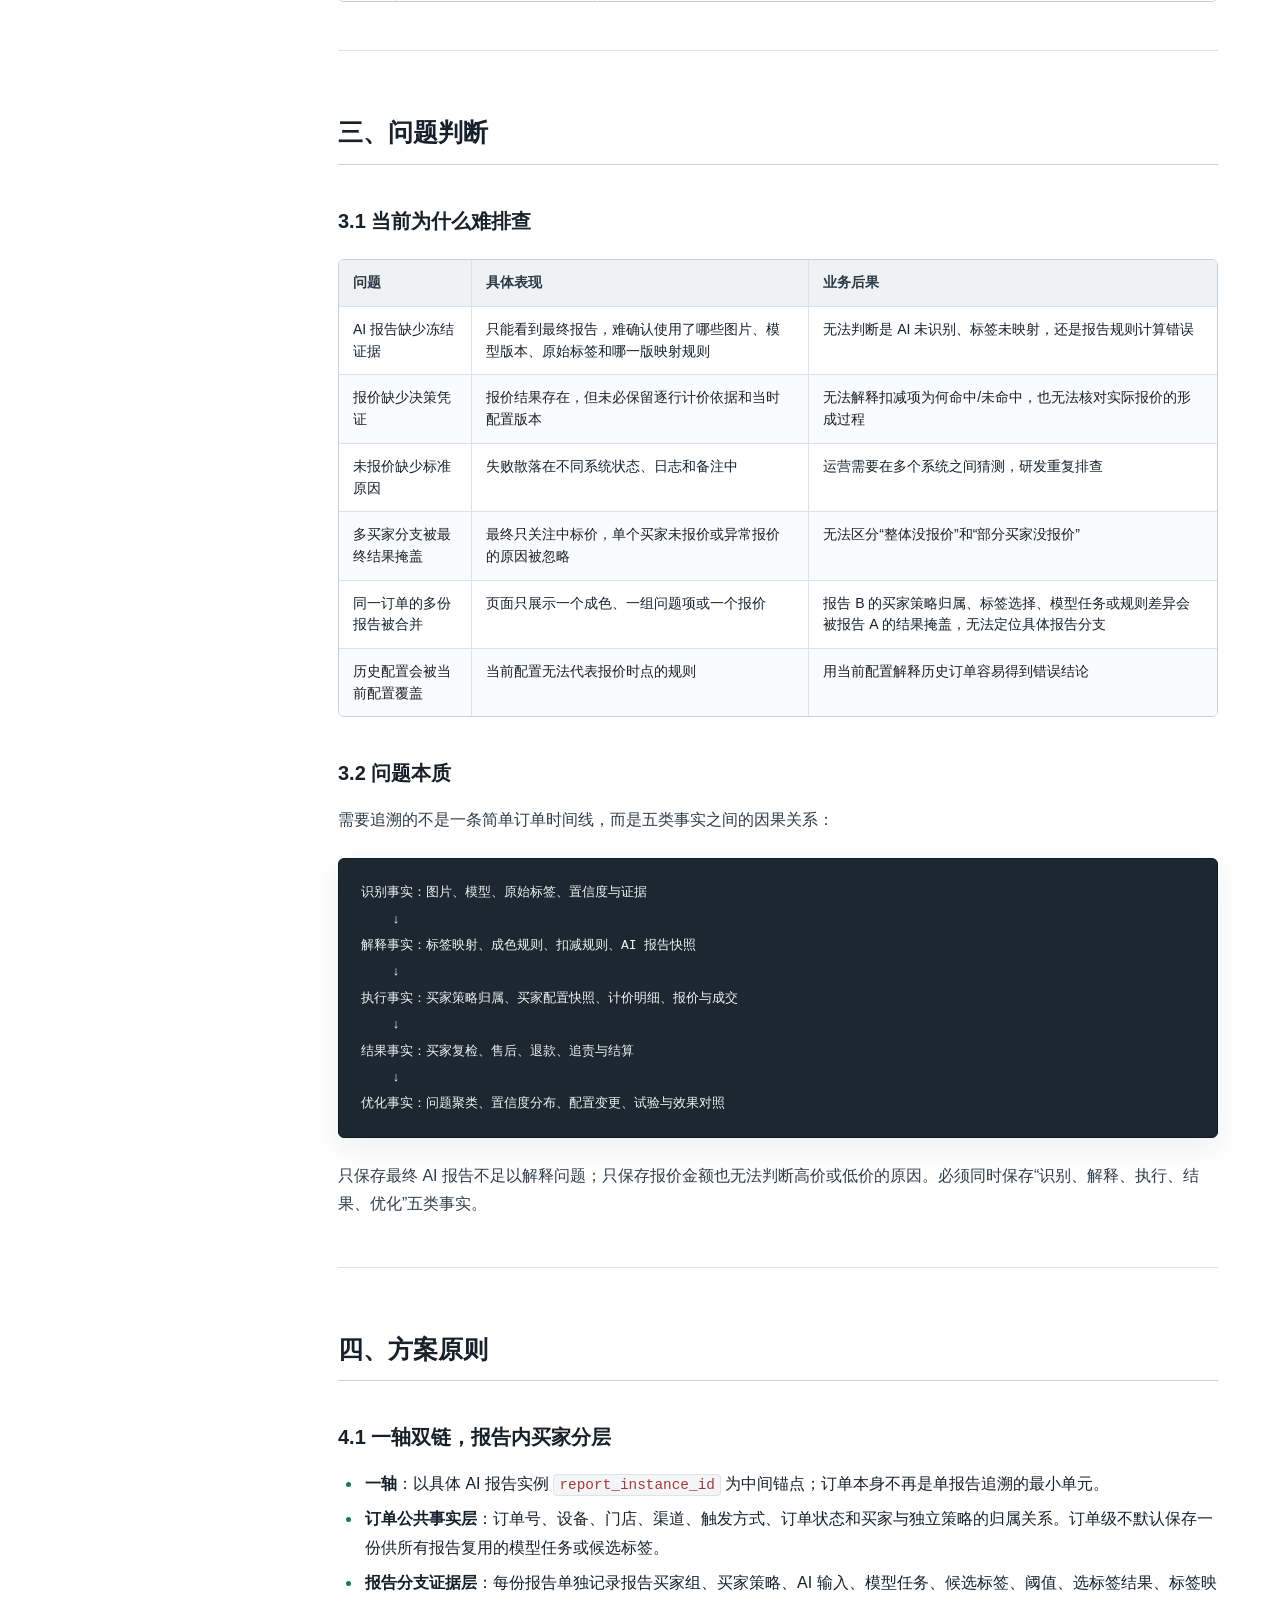
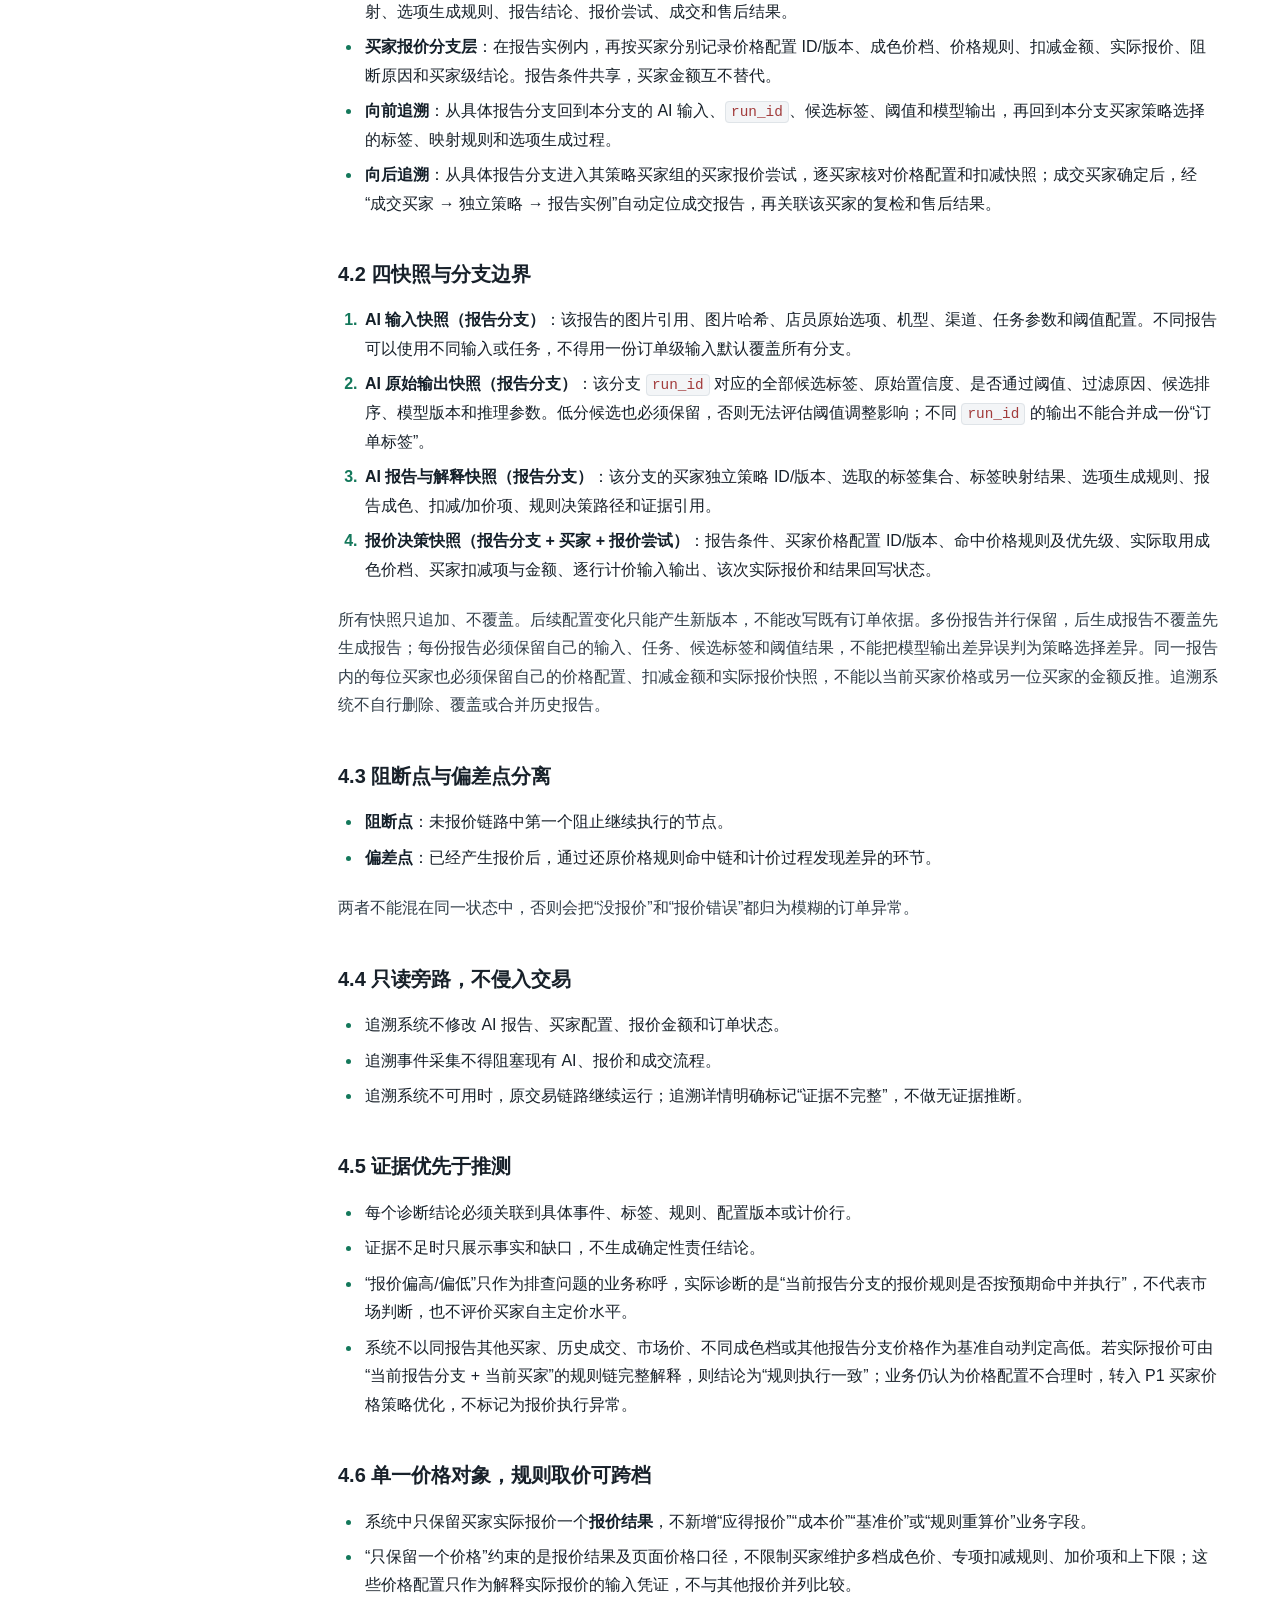
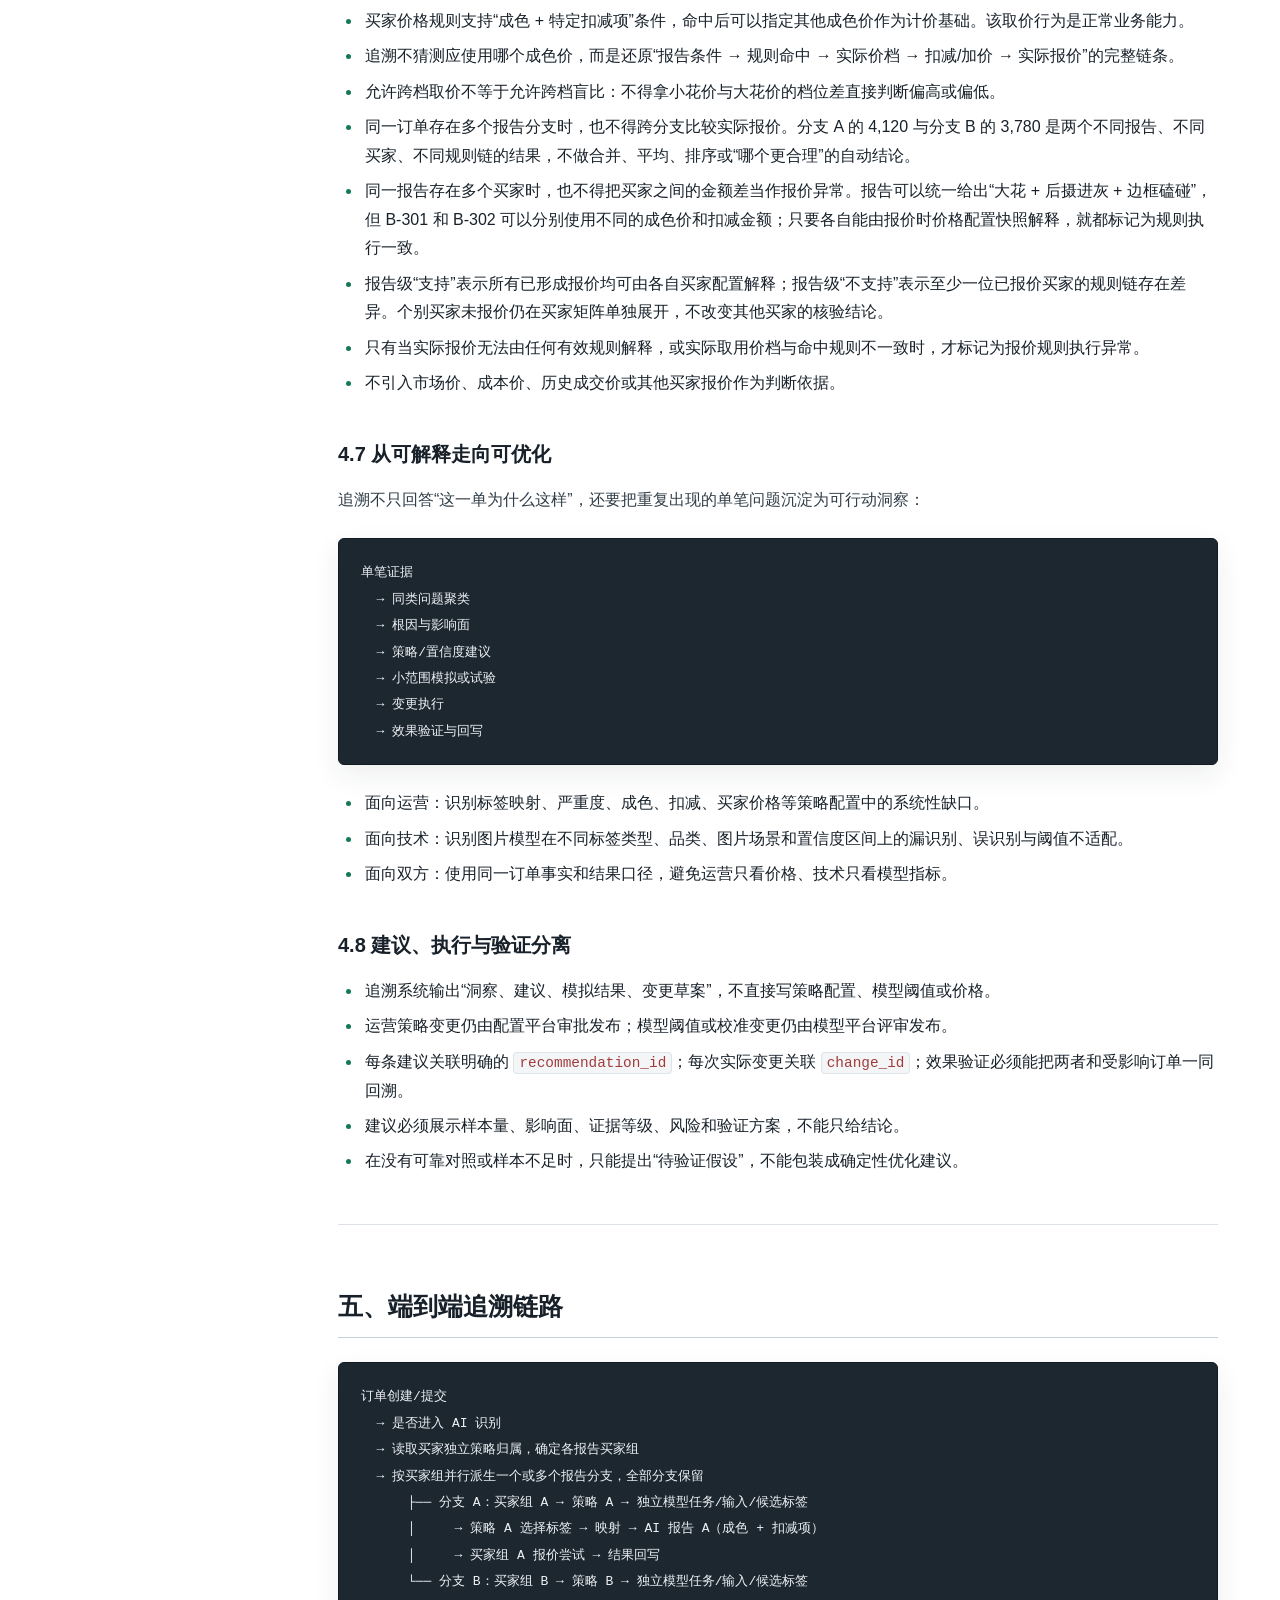
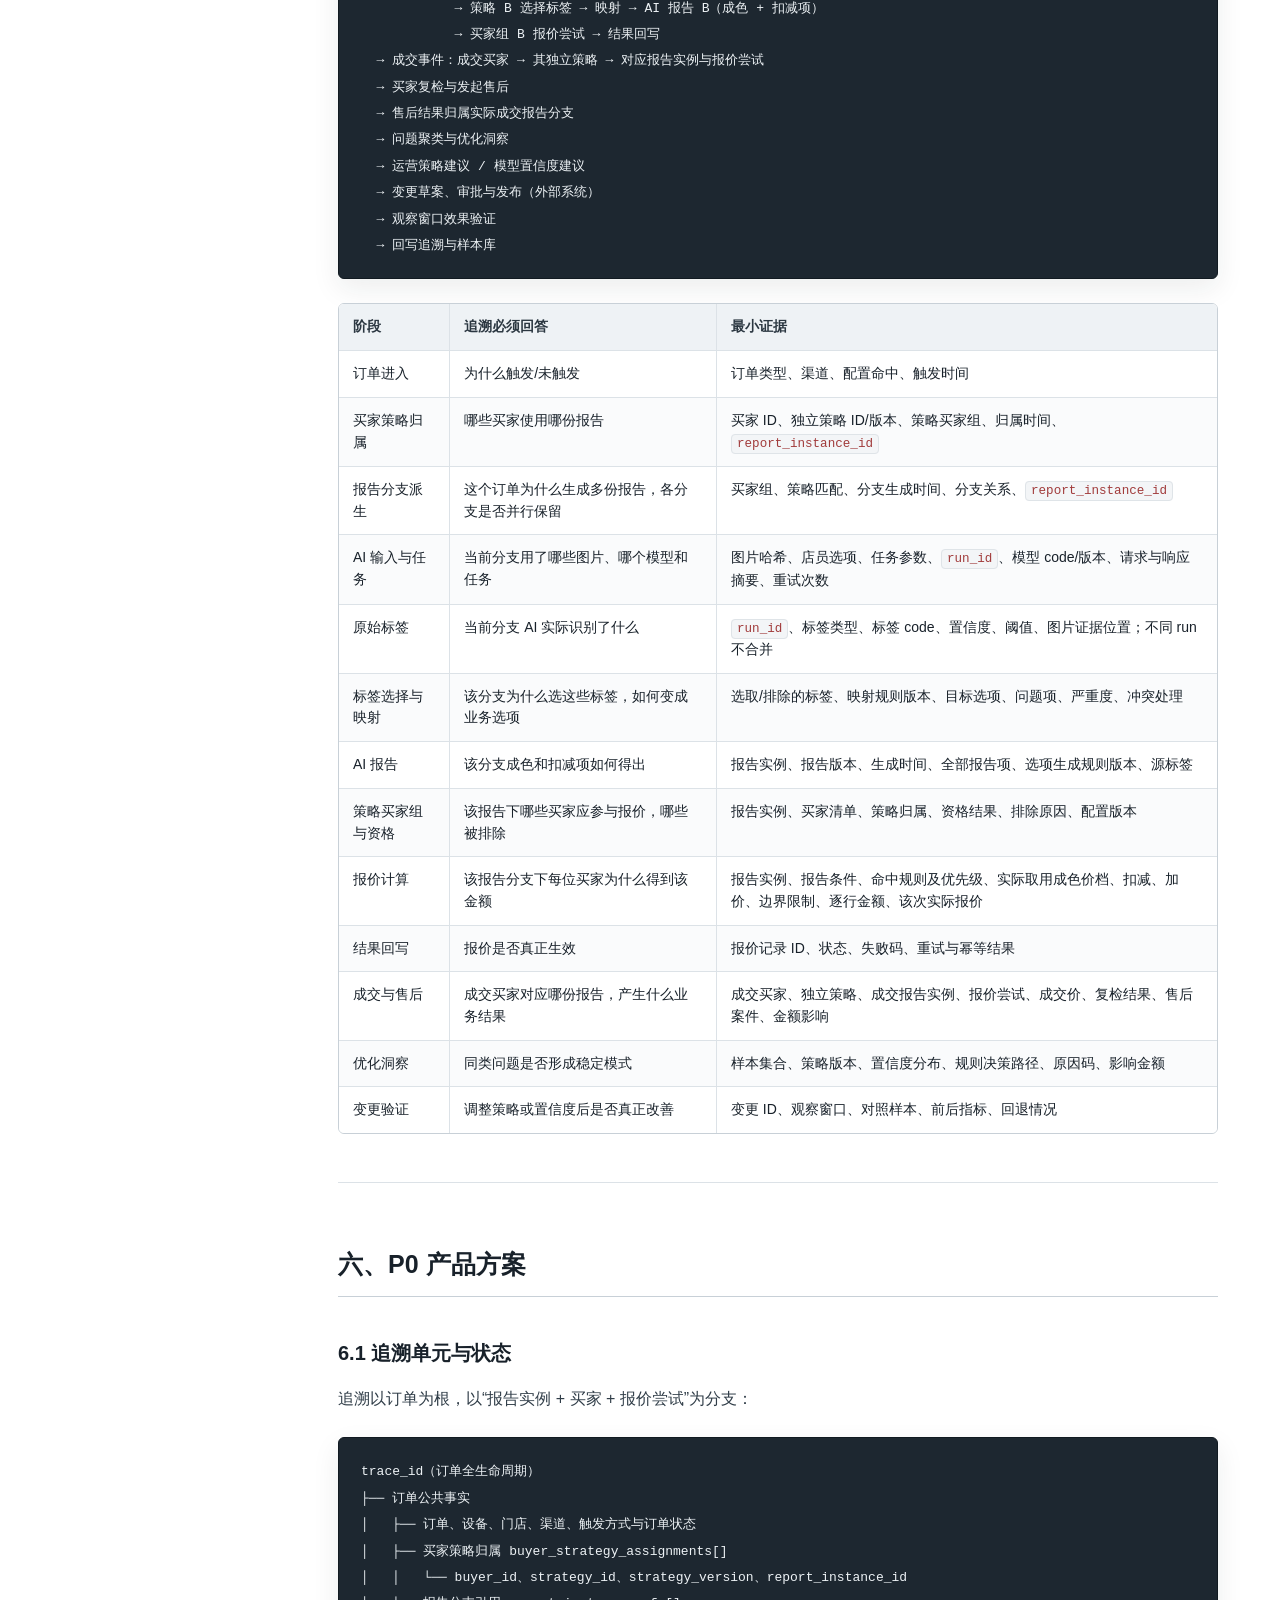
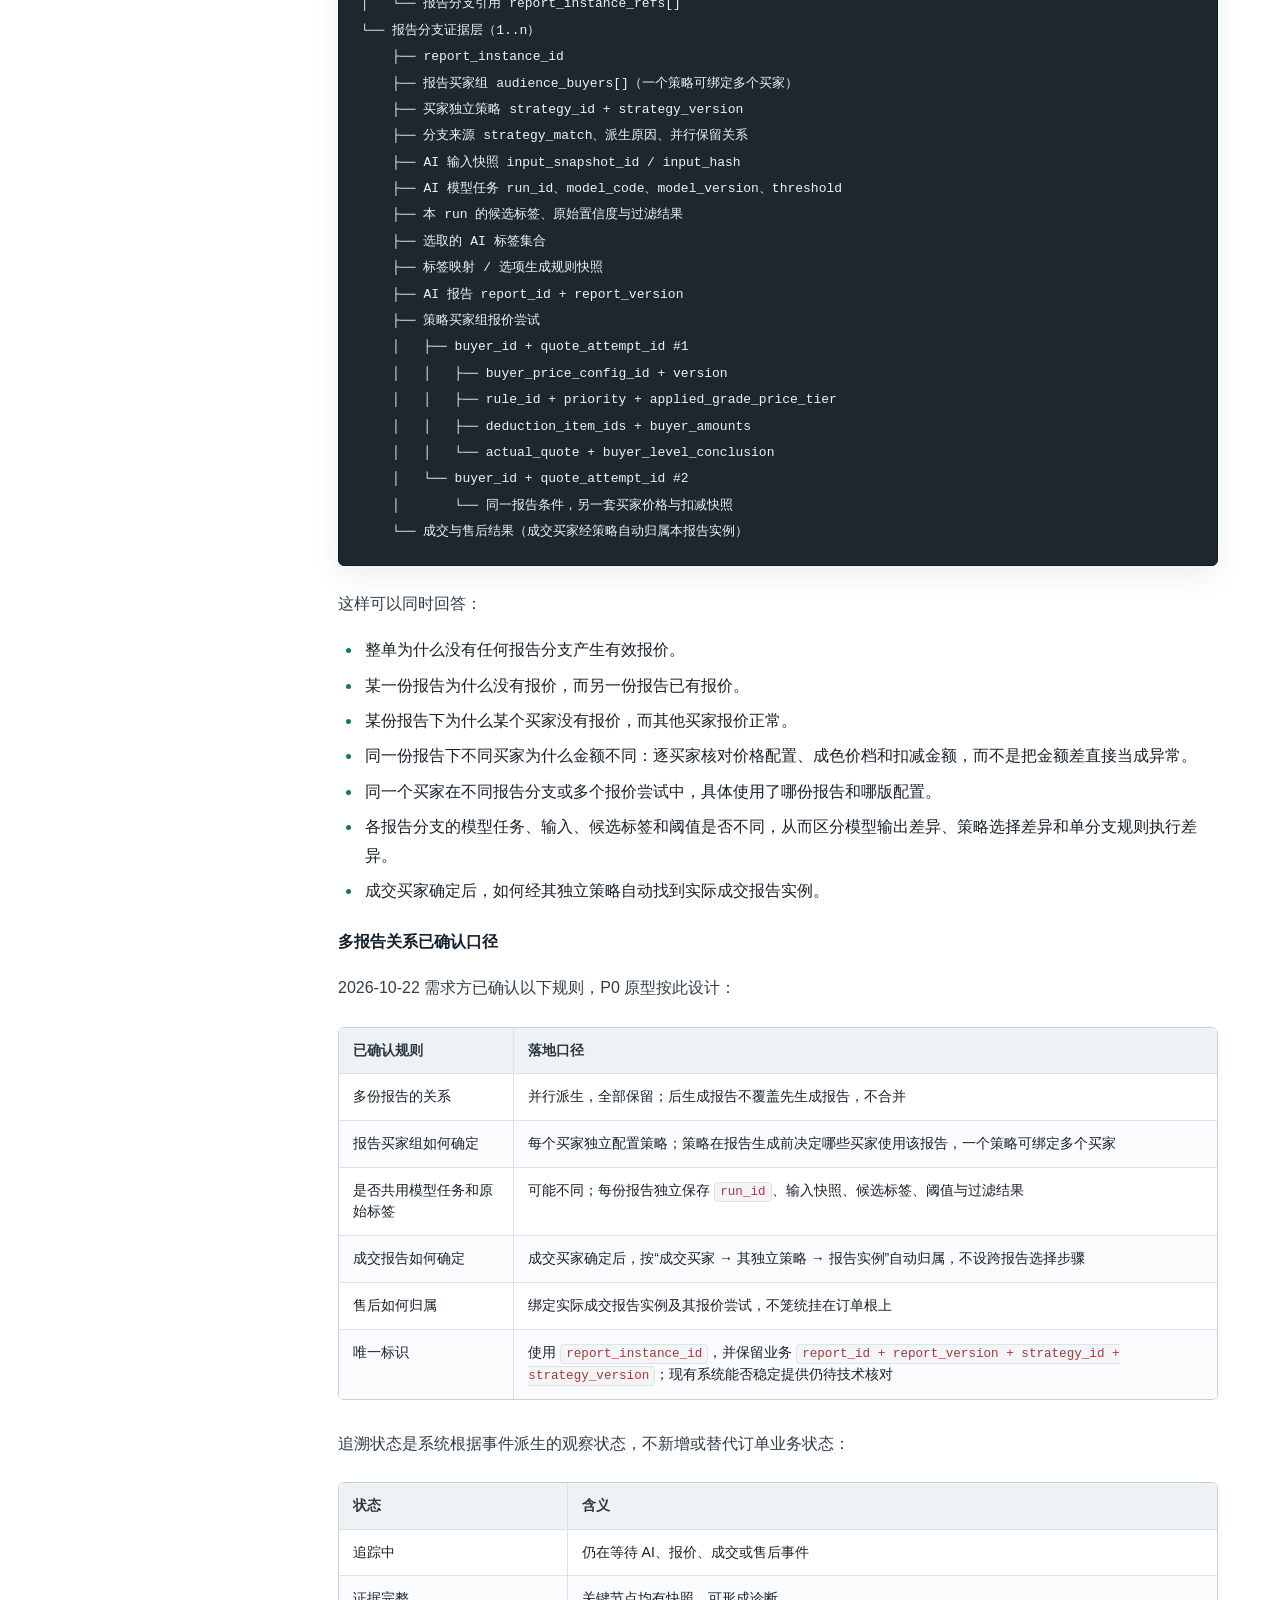
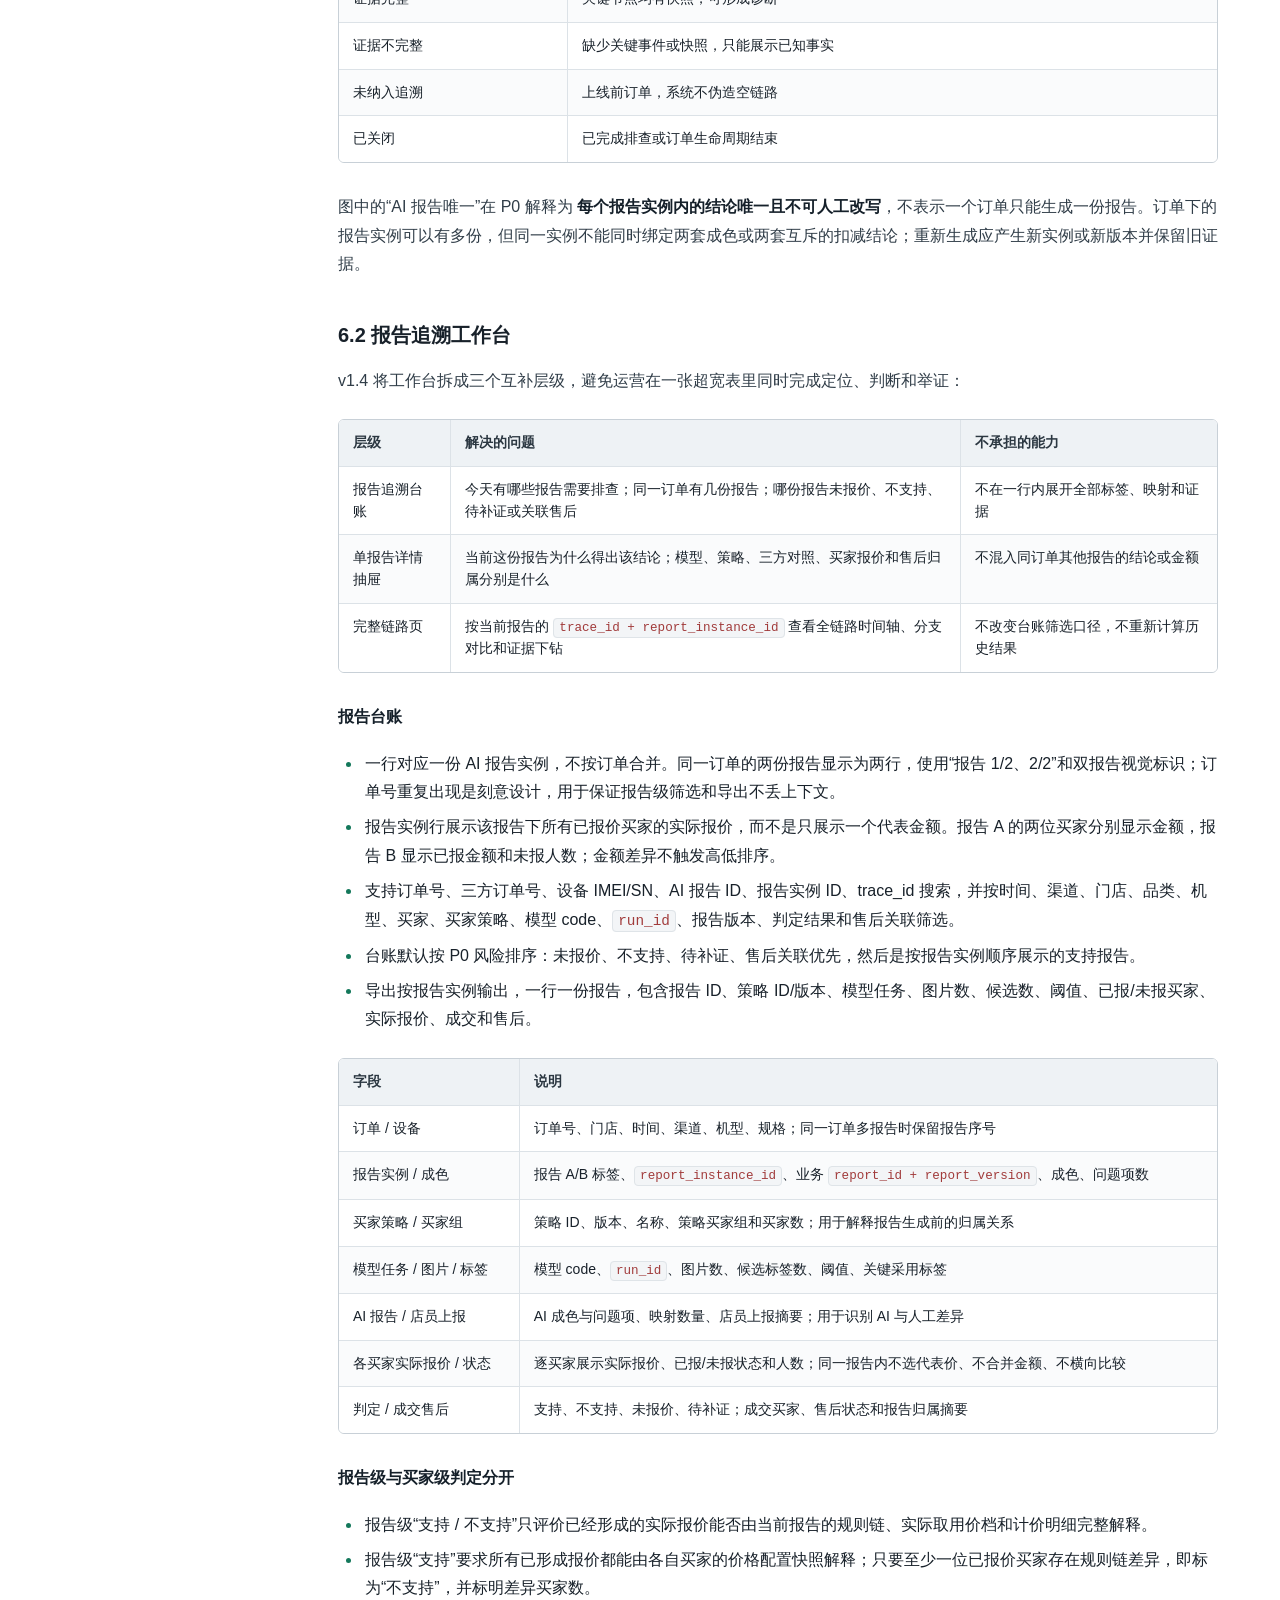
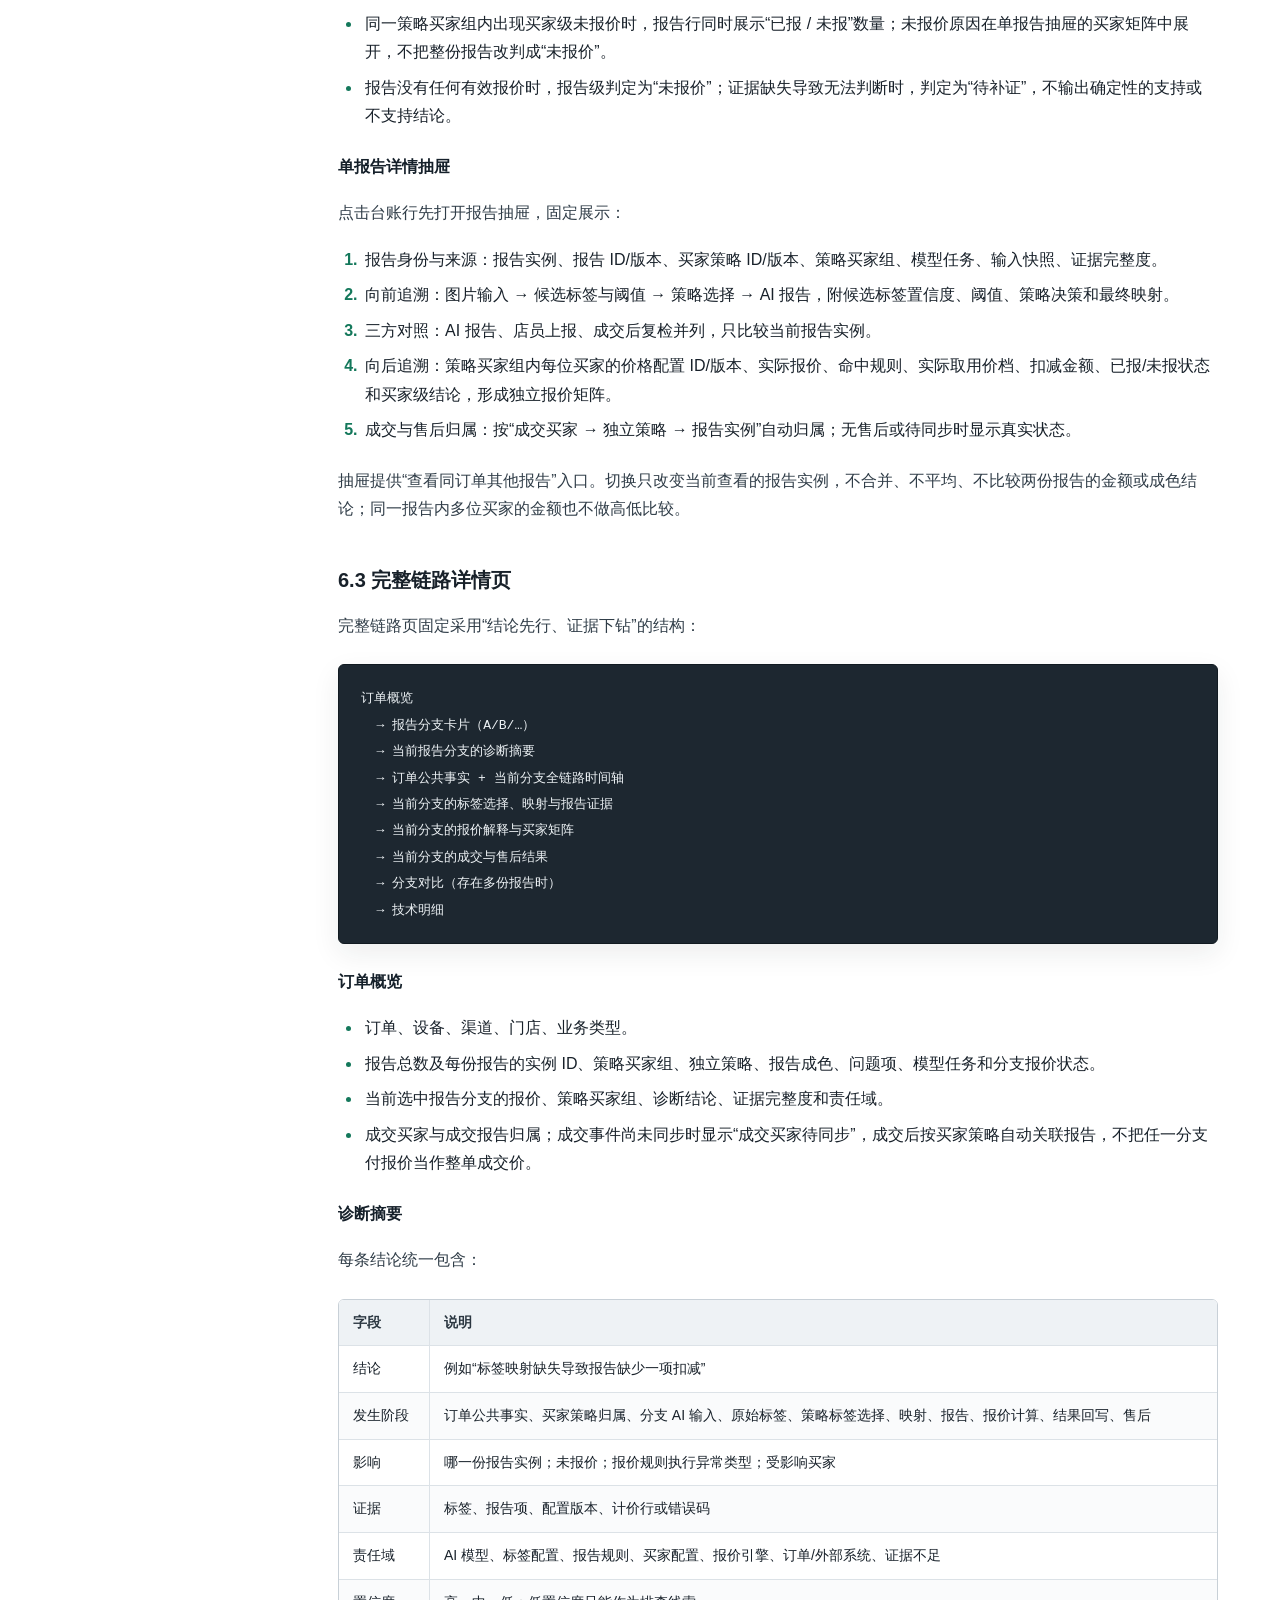
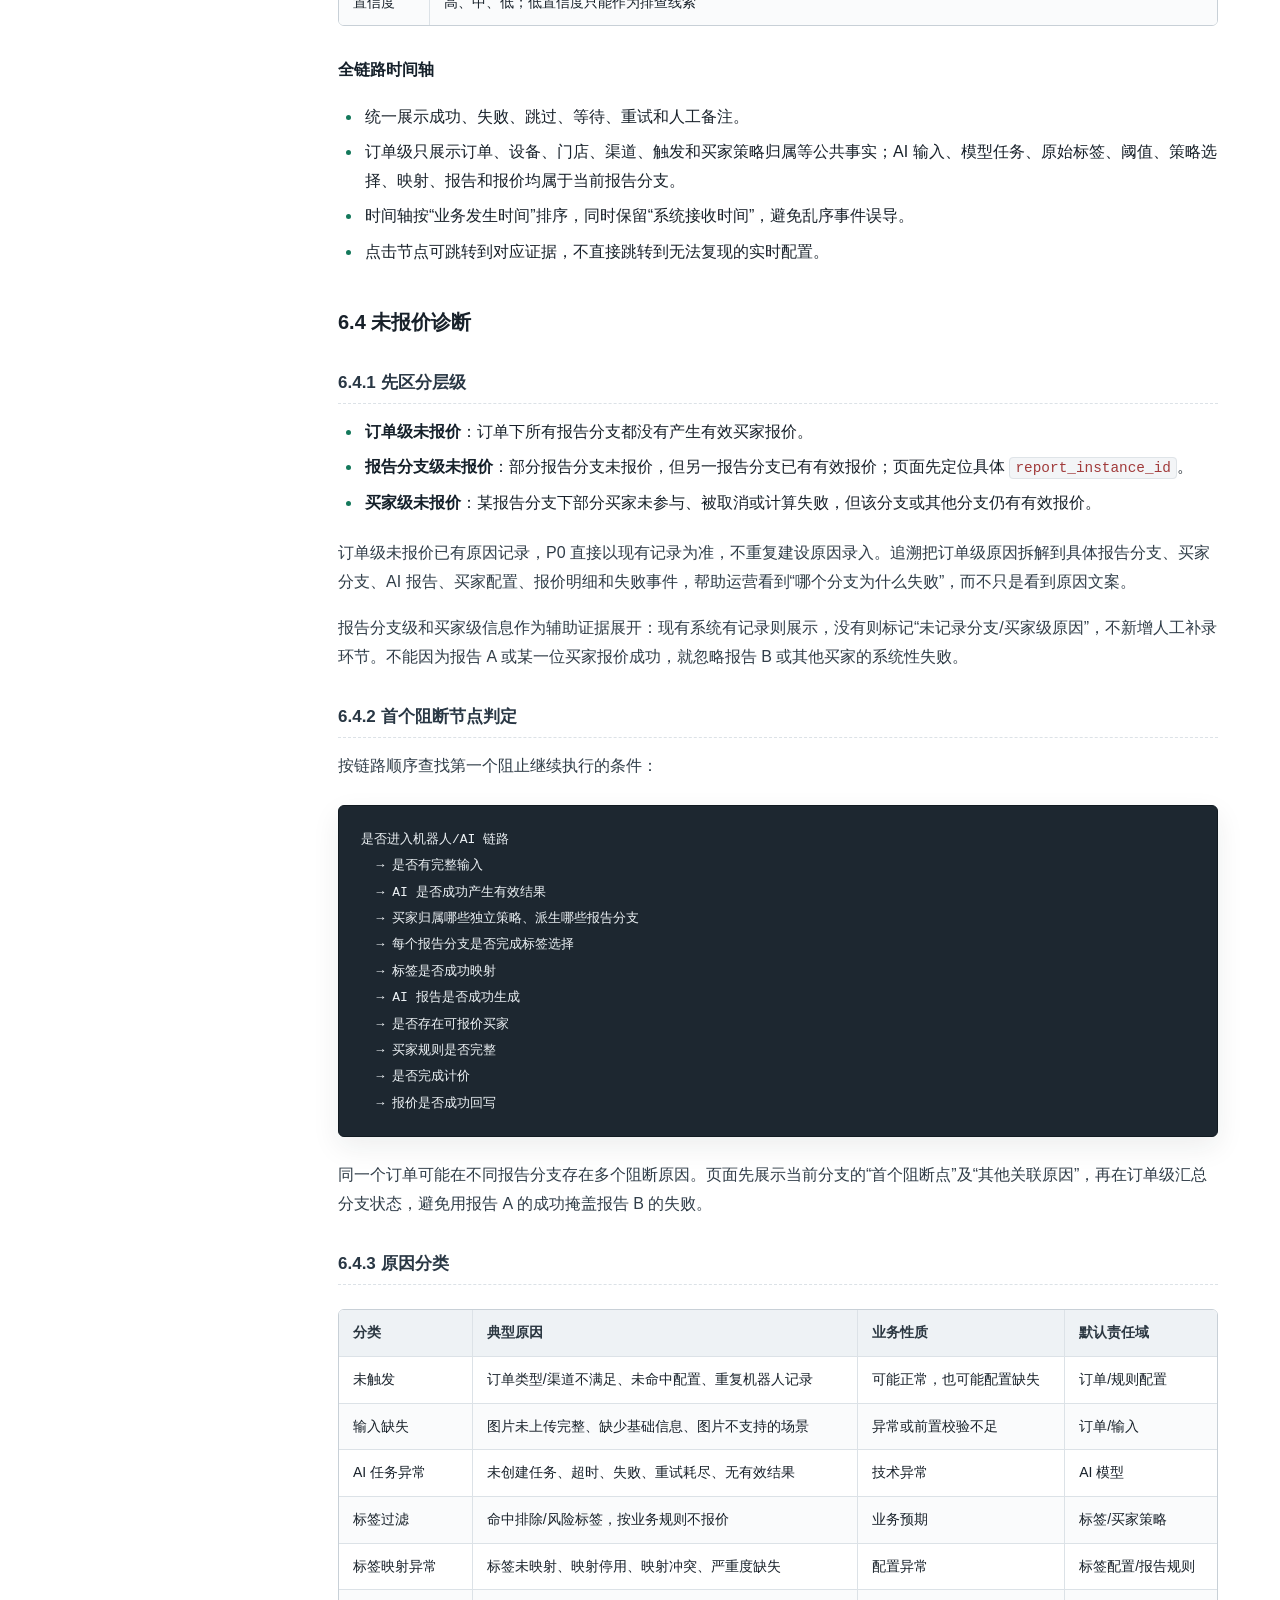
==== commit 145620a1: "feat: add buyer-level quote trace v1.4" ====
--- a/proposal/index.html
+++ b/proposal/index.html
@@ -26,7 +26,7 @@
     <div class="doc-hero-inner">
       <p class="doc-kicker">Proposal · 范围 / 唯一价格口径 / 优化延展</p>
       <h1 class="doc-title" id="doc-title">正在加载 Proposal</h1>
-      <div class="doc-meta"><span>REQ-20261021-001</span><span>v1.3</span><span>Gate 1 已通过</span><span>Gate 2 方案评审中</span><span>2026-10-31</span></div>
+      <div class="doc-meta"><span>REQ-20261021-001</span><span>v1.4</span><span>Gate 1 已通过</span><span>Gate 2 方案评审中</span><span>2026-10-31</span></div>
     </div>
   </section>
   <main class="doc-layout">
